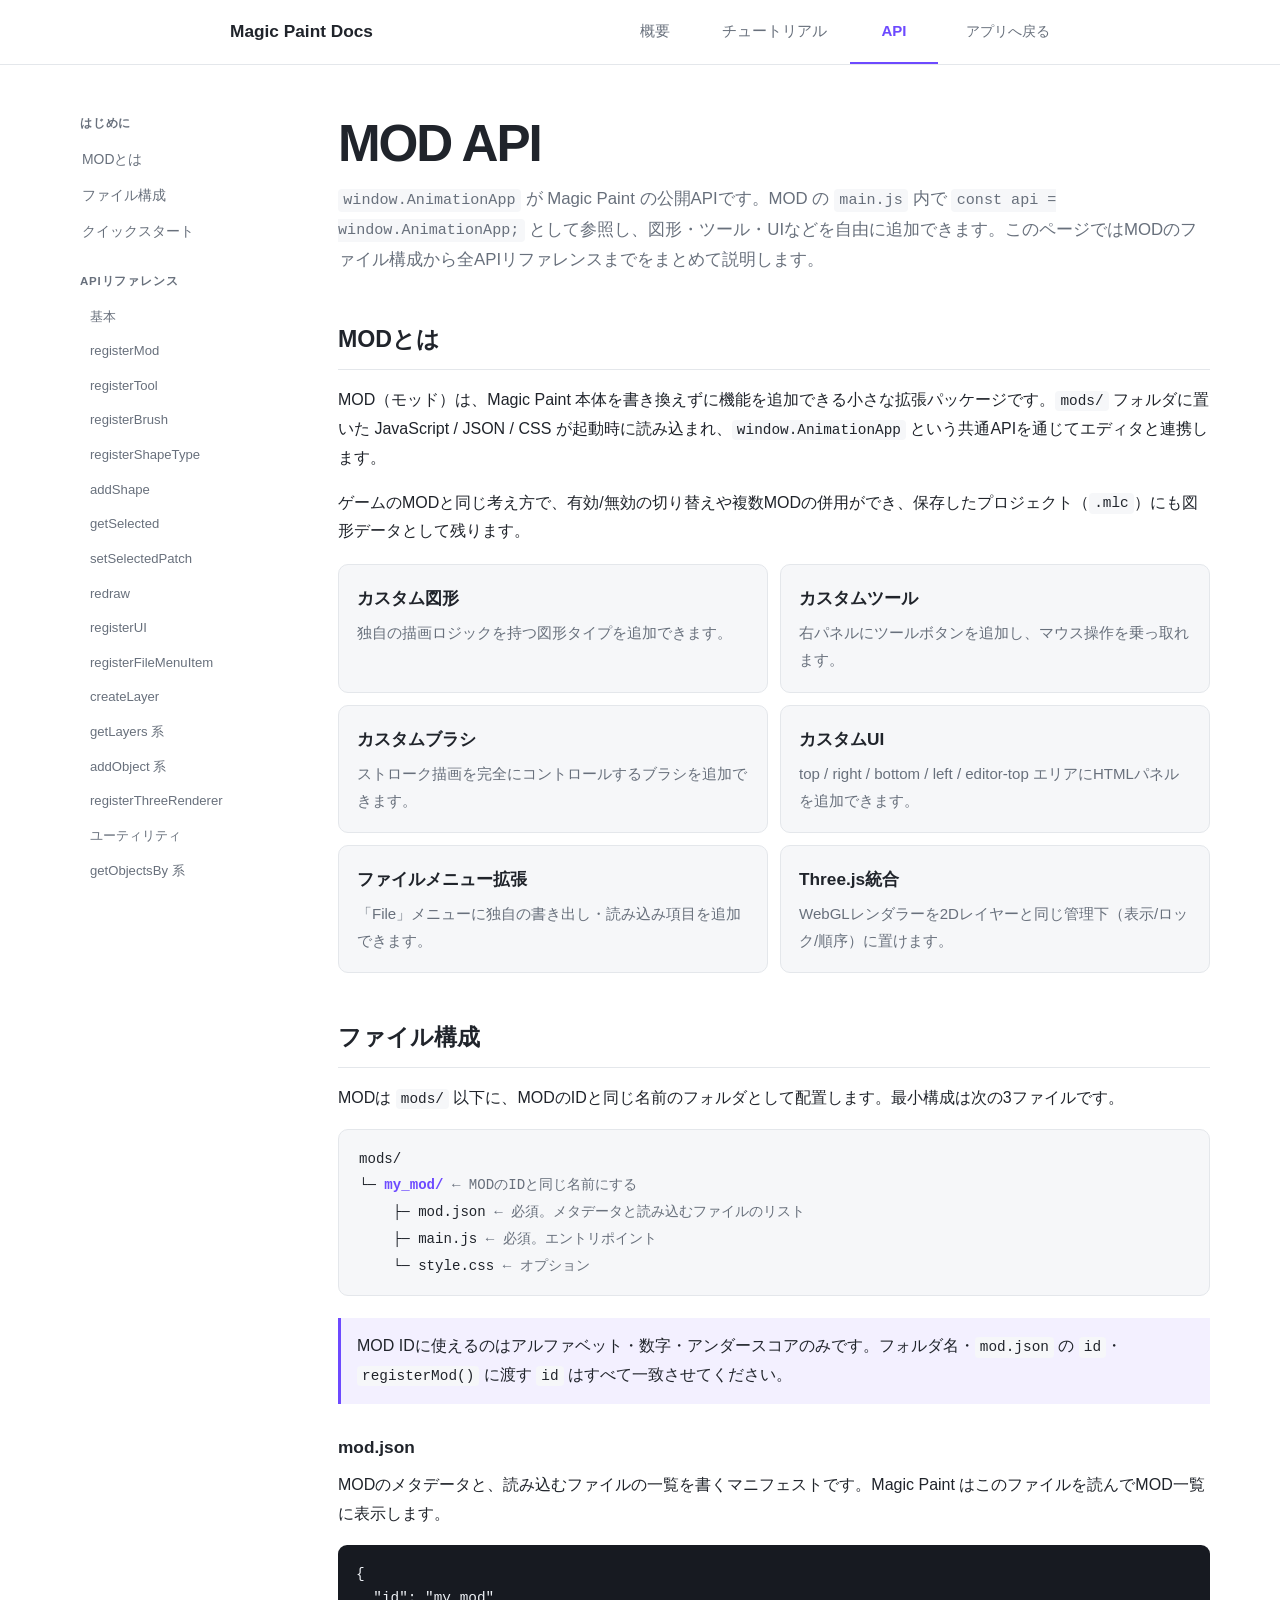
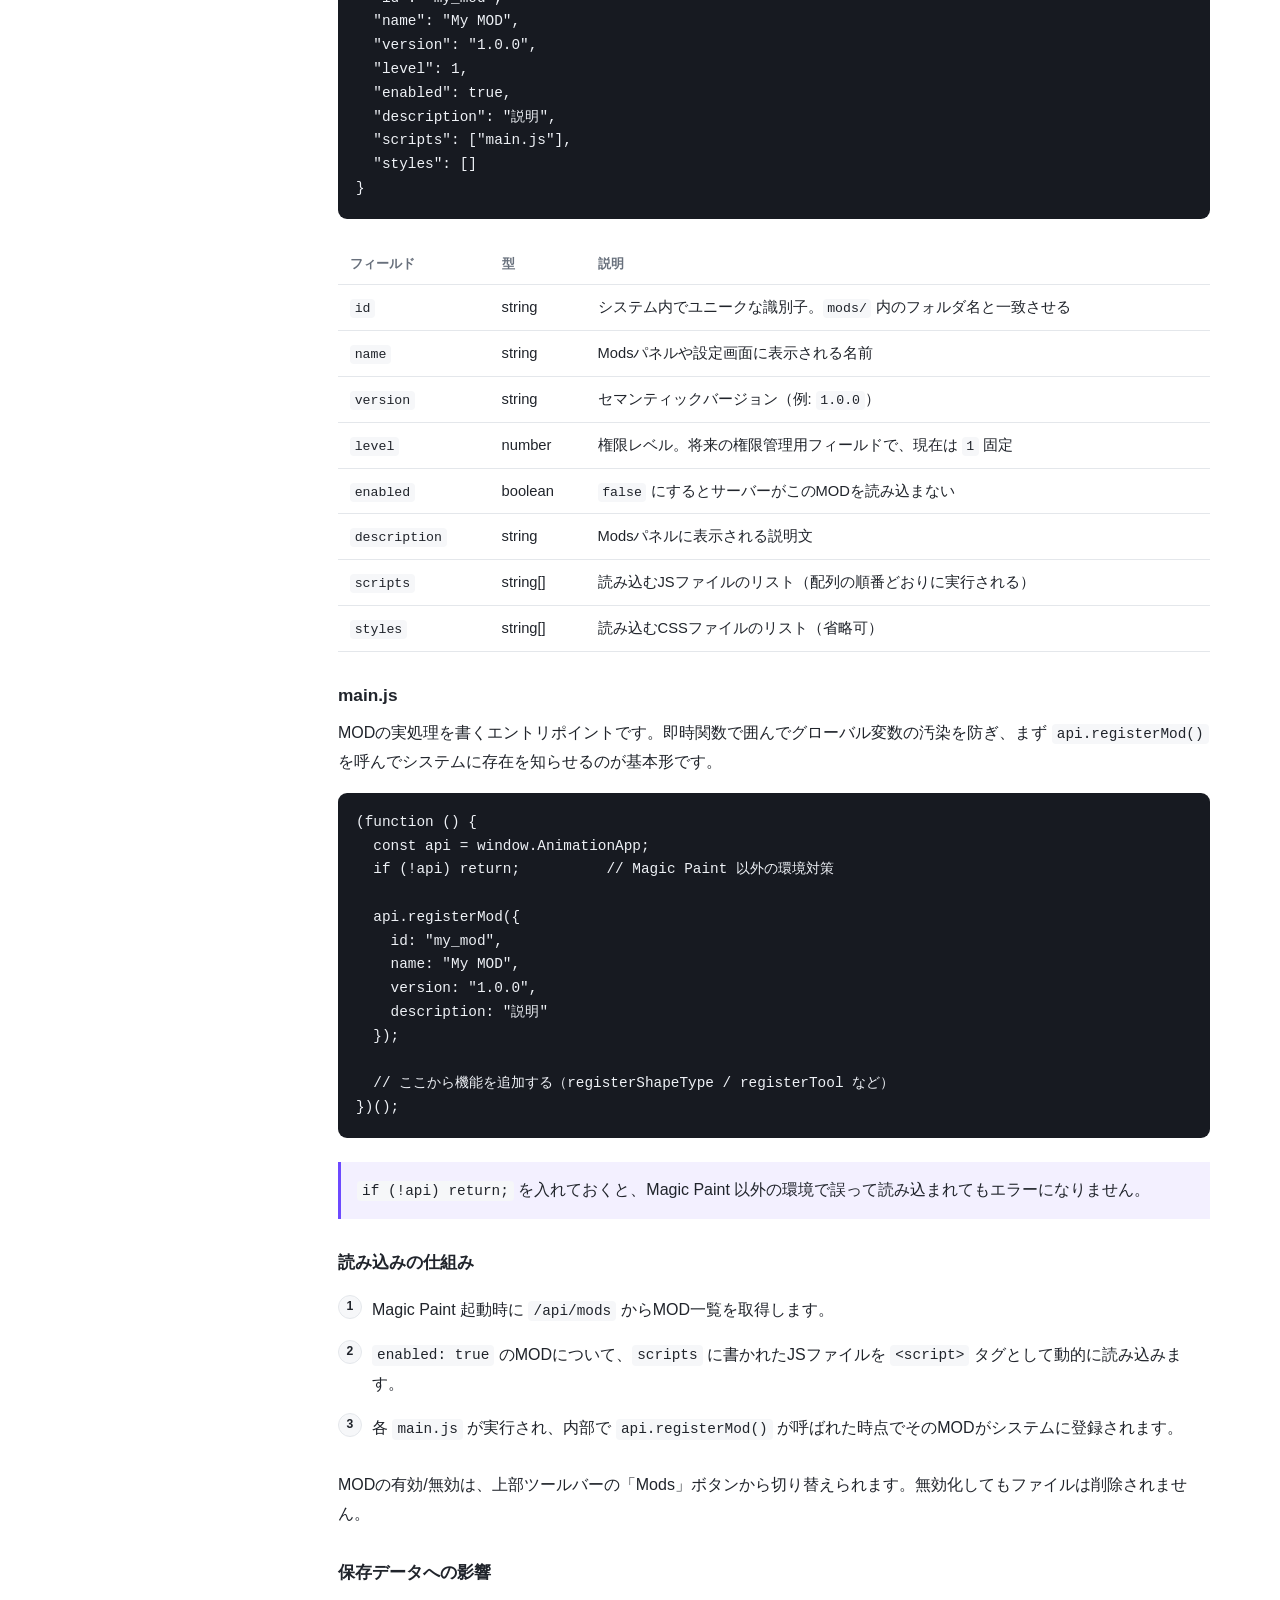
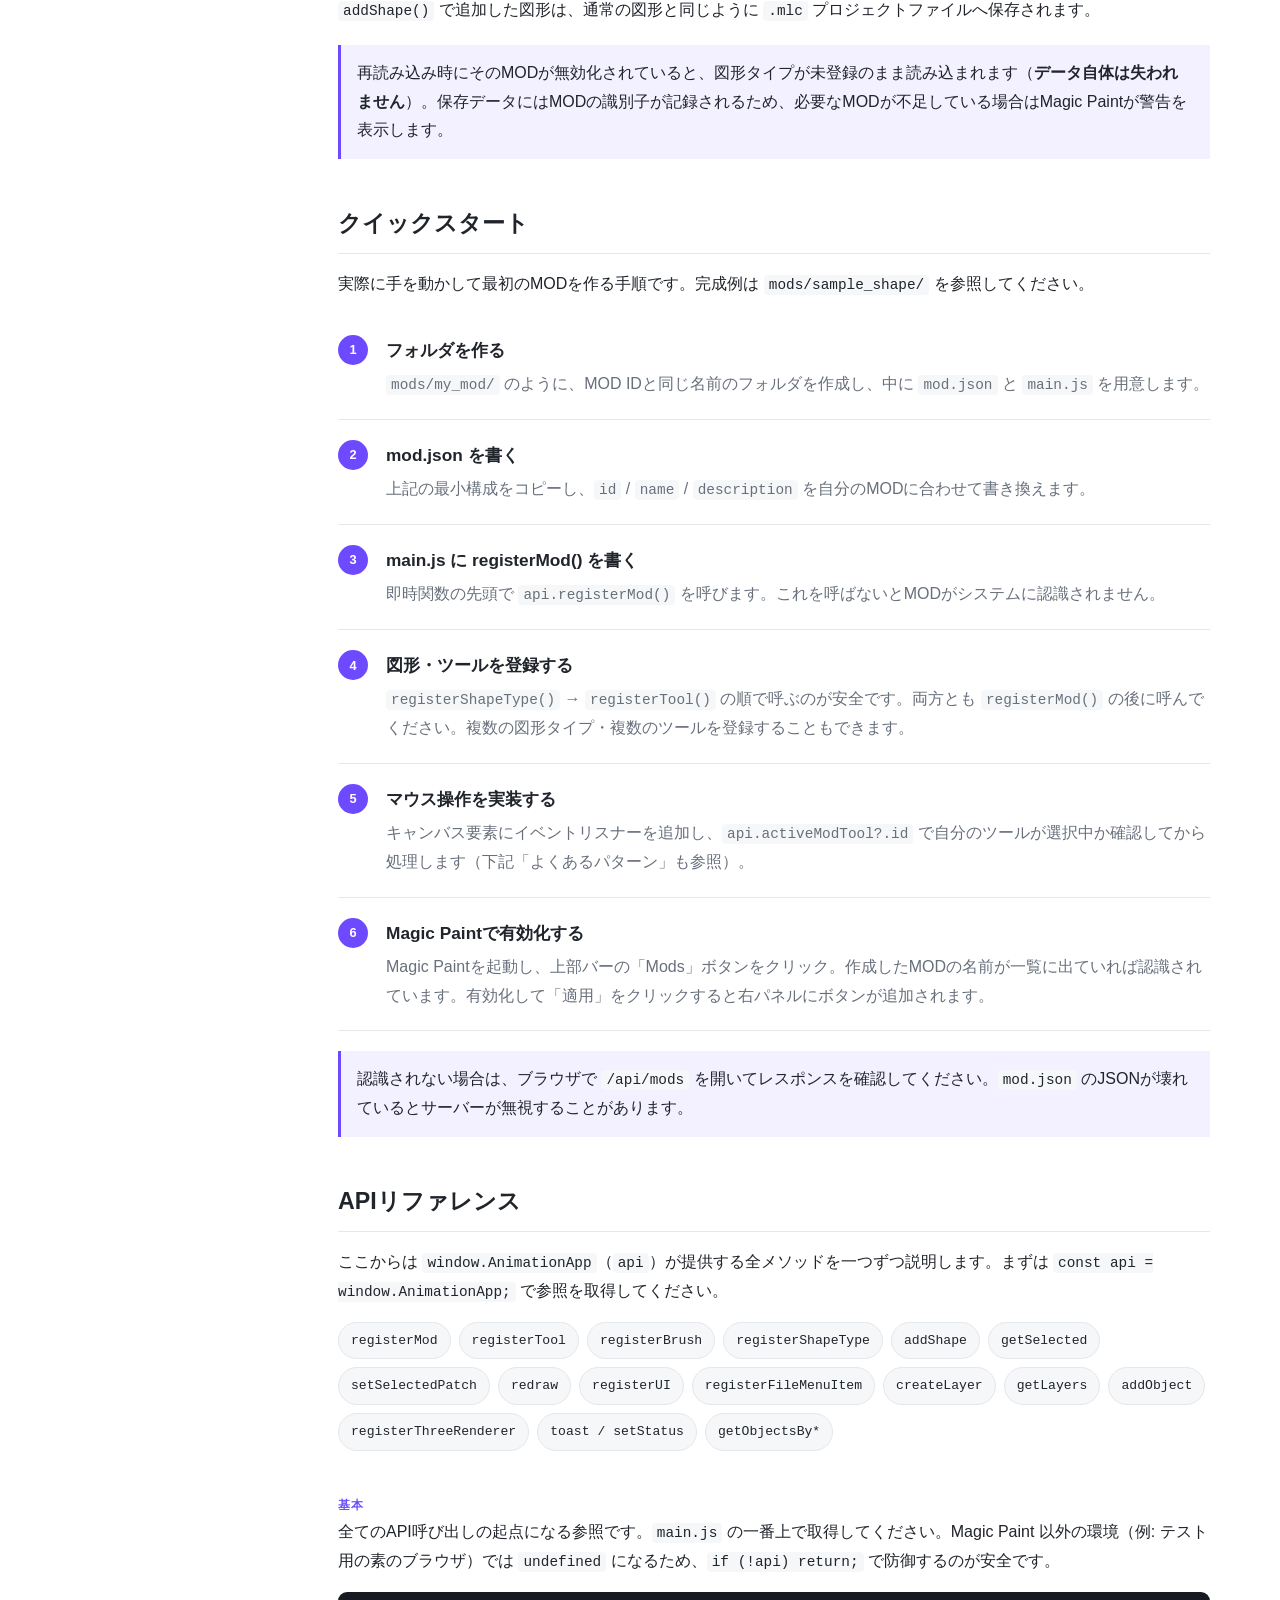
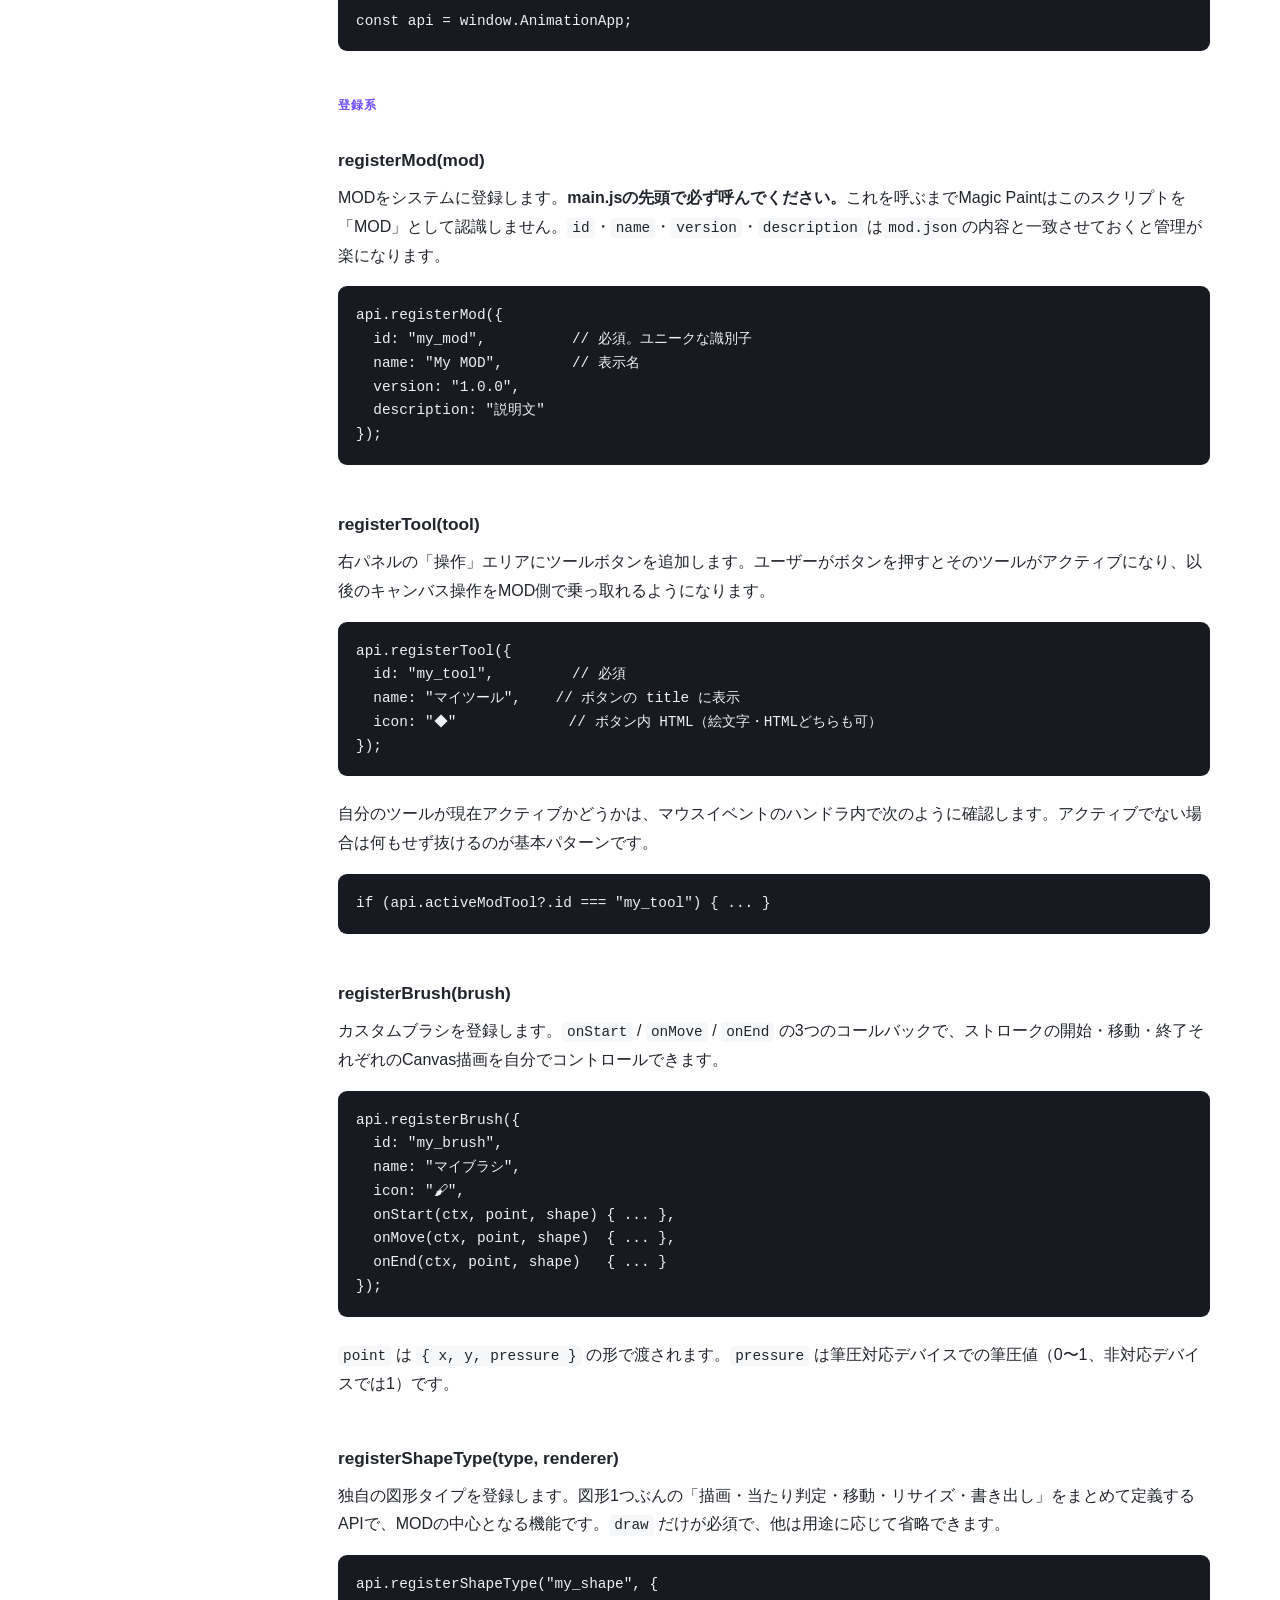
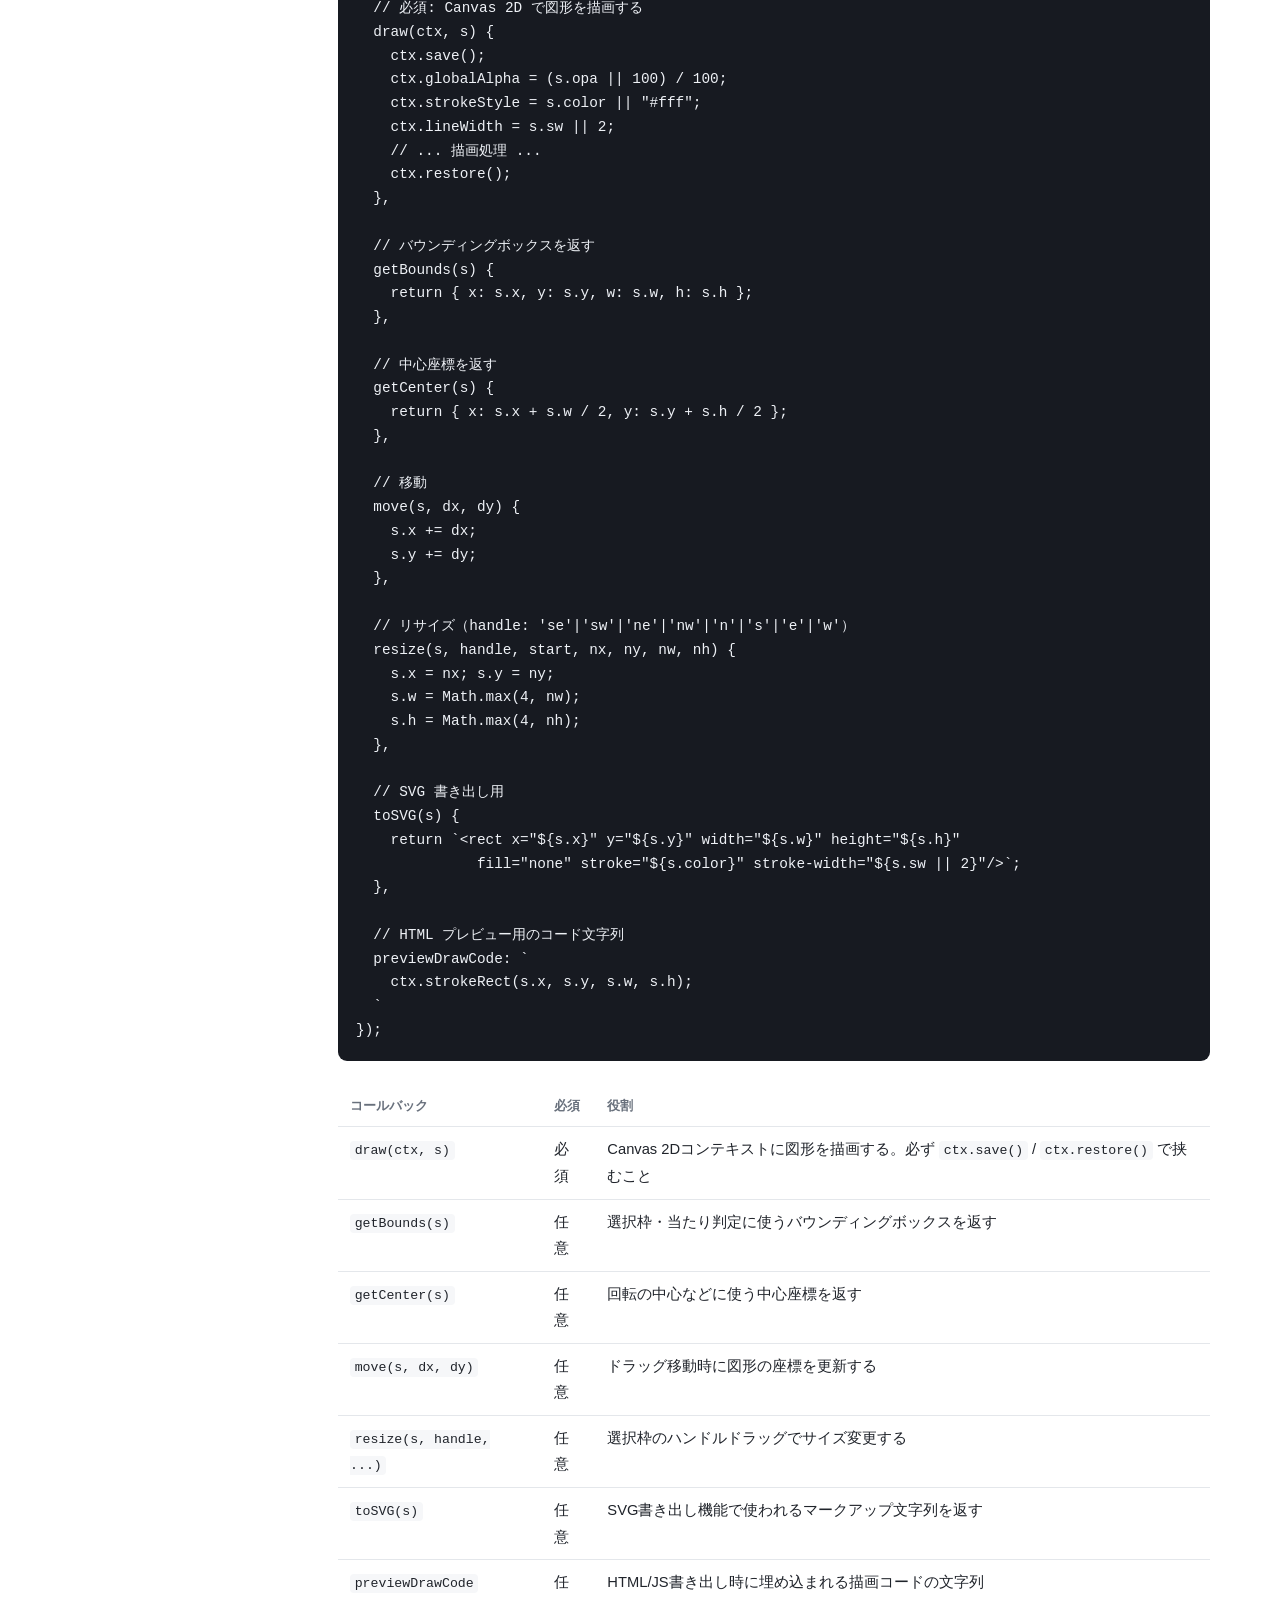
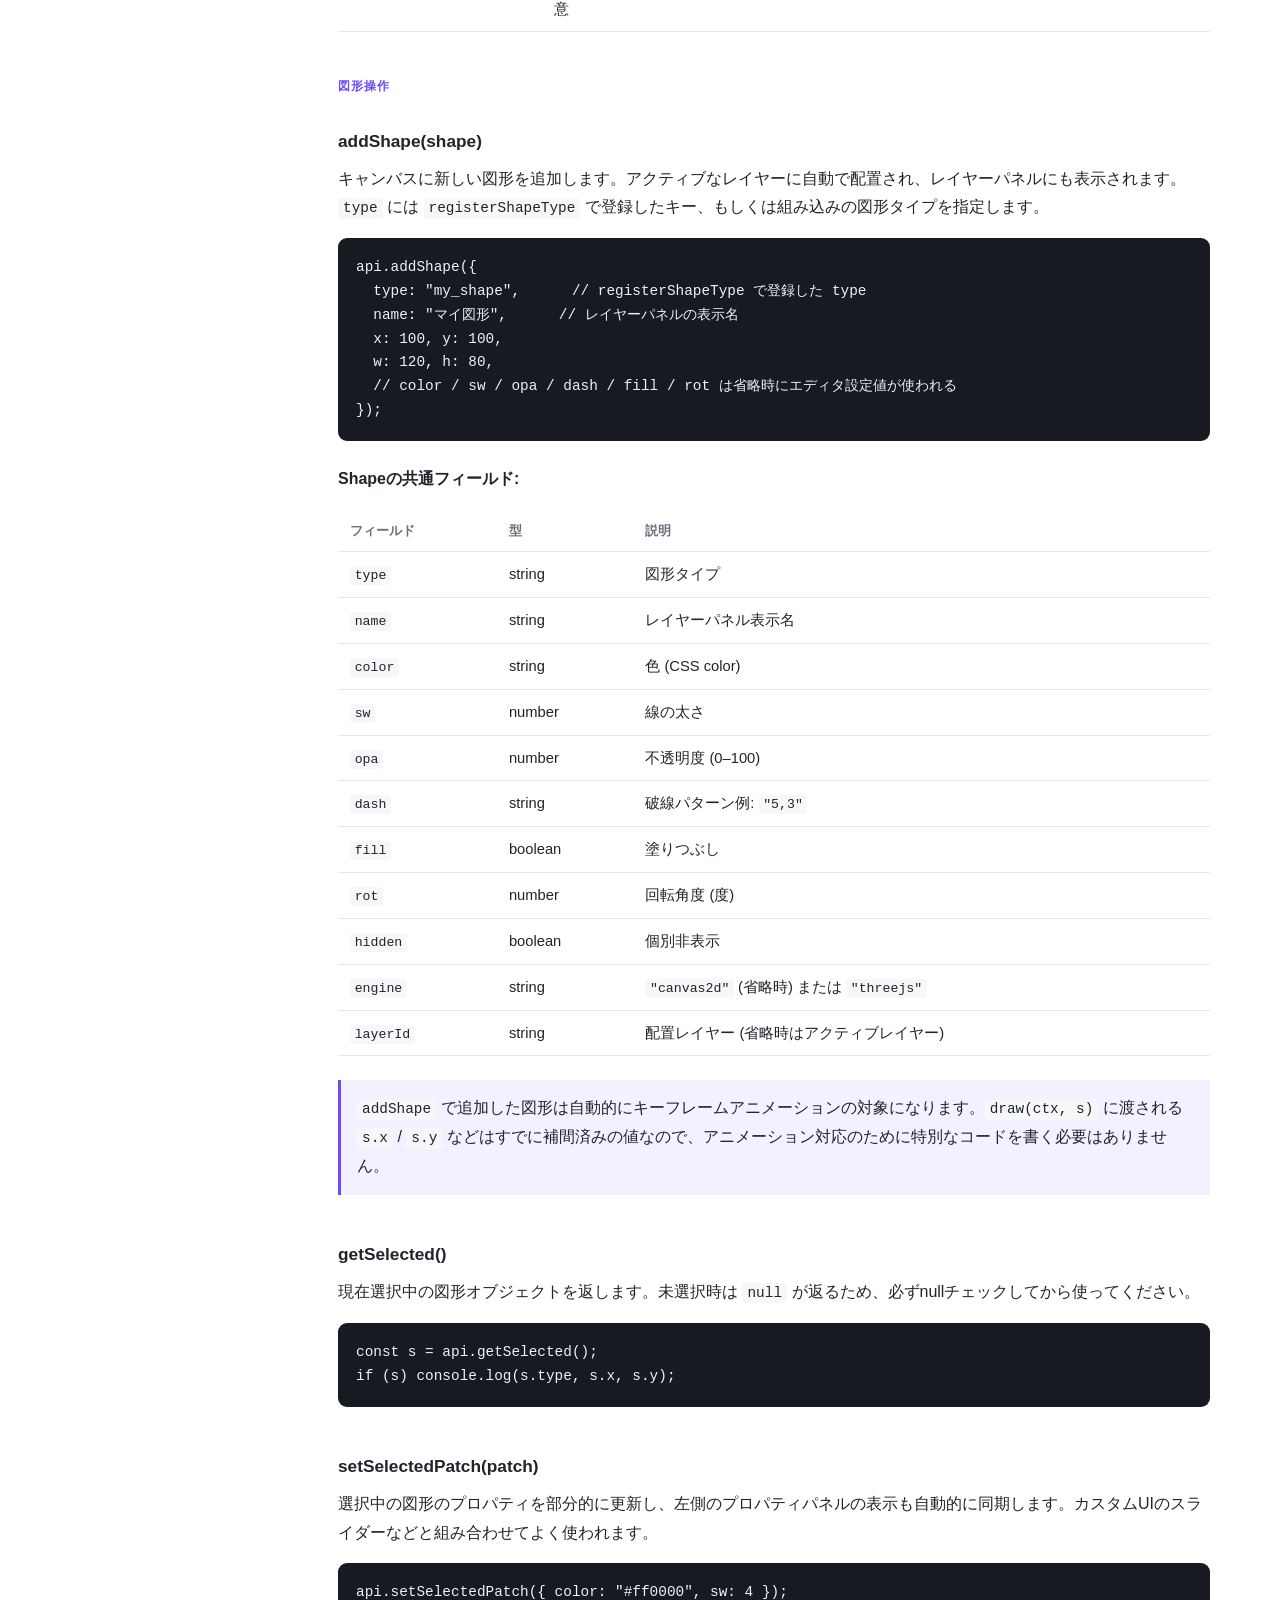
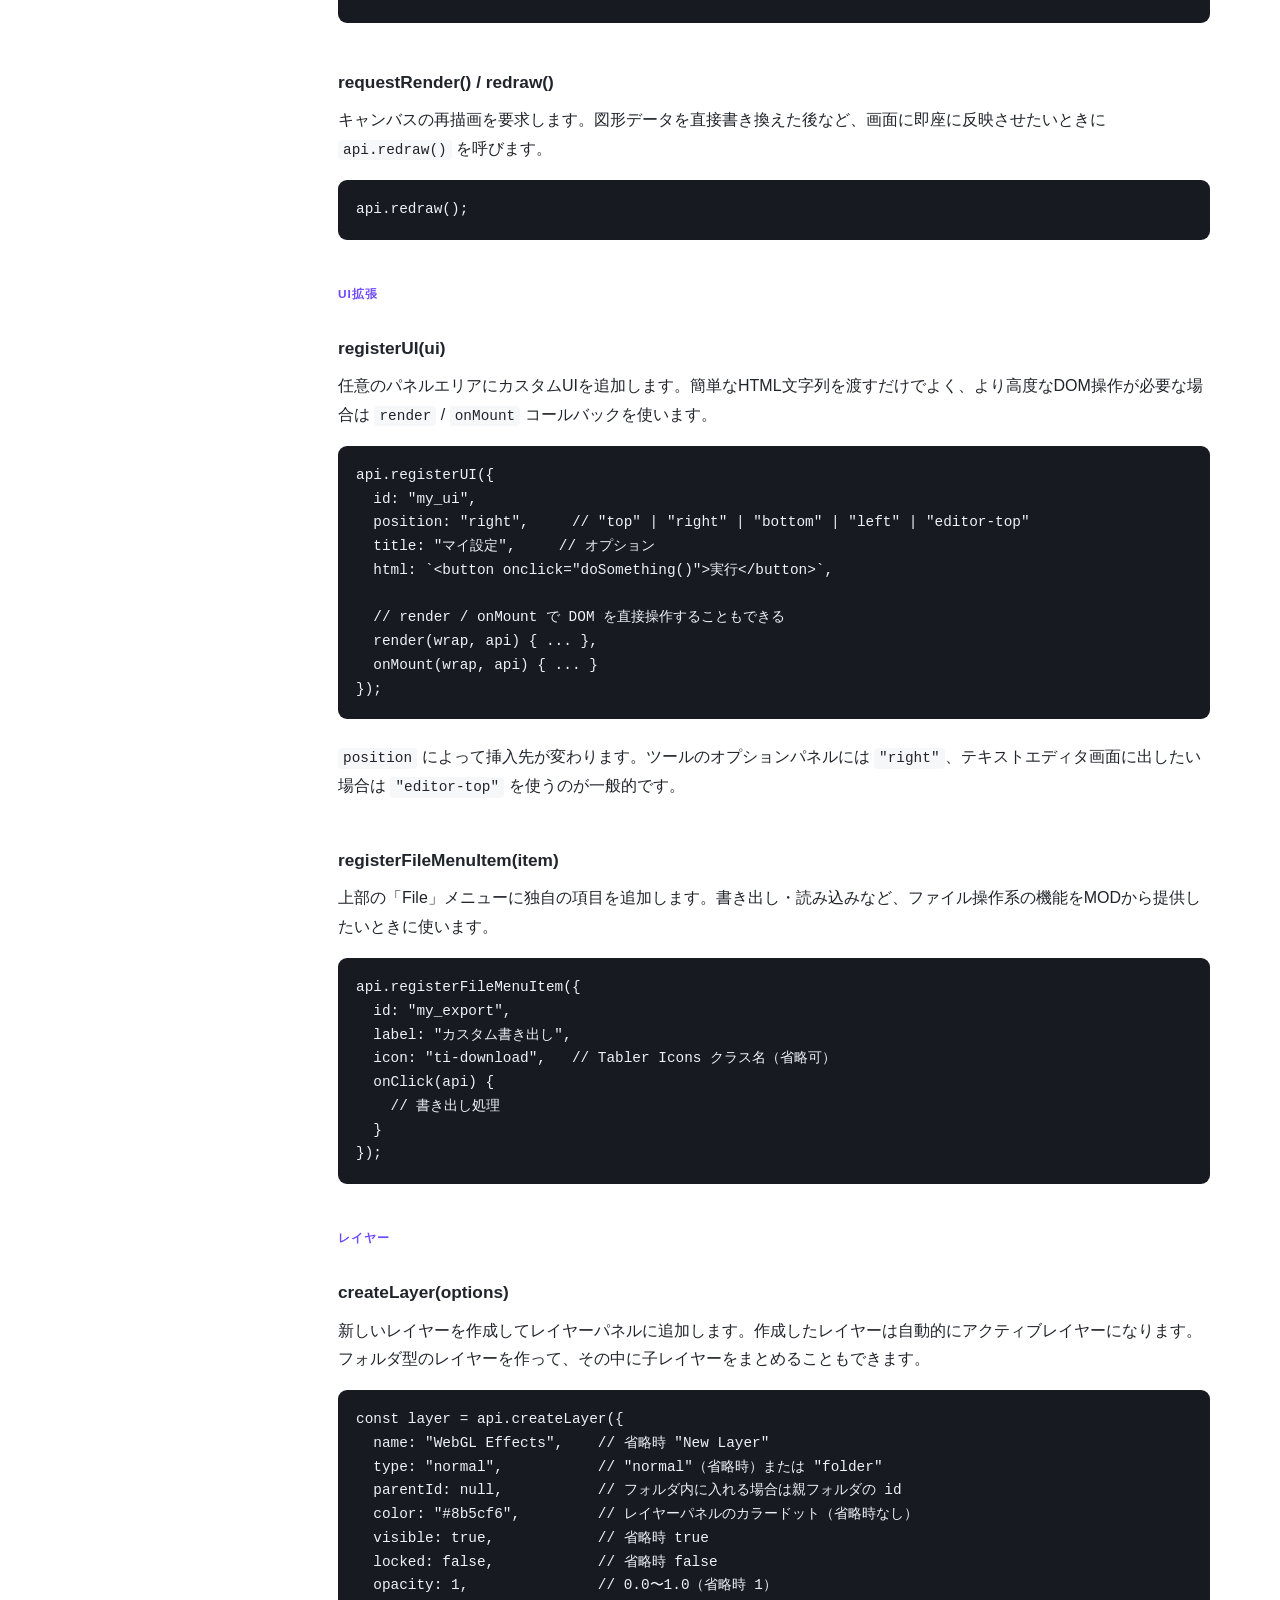
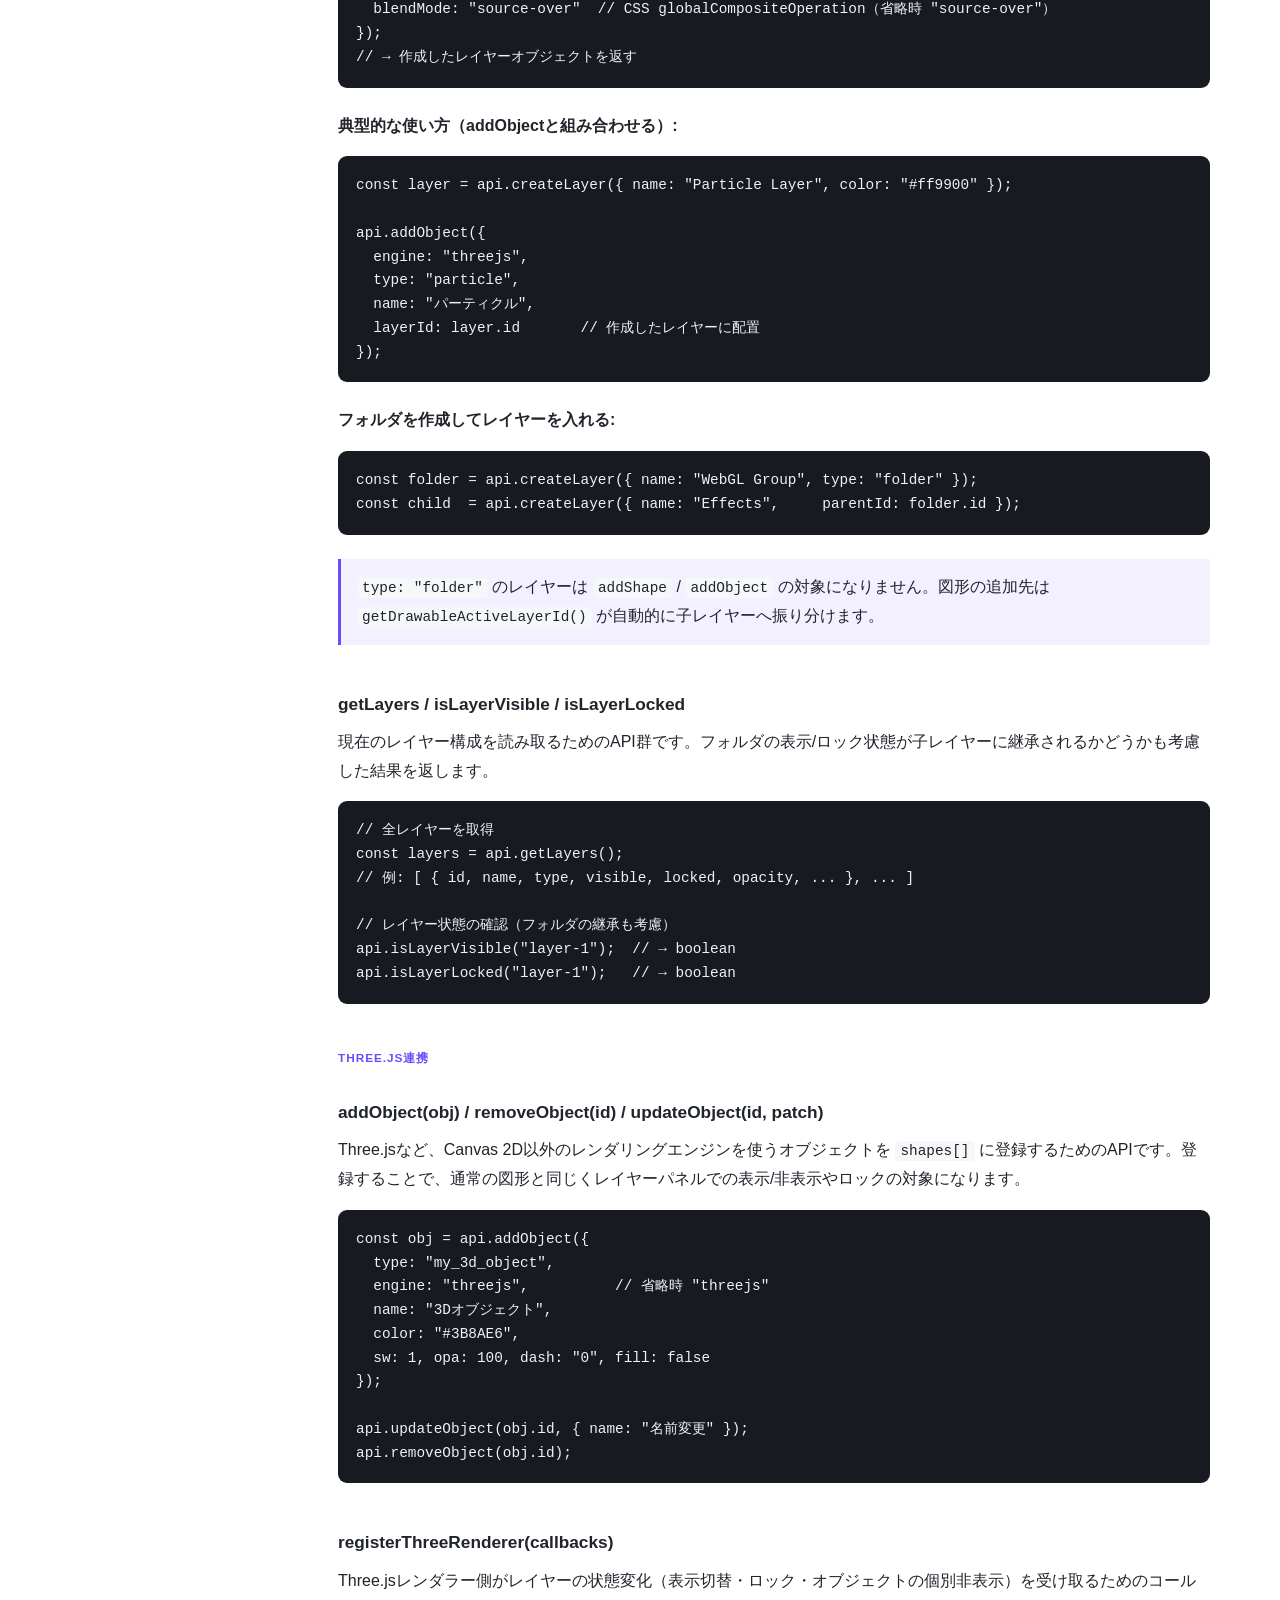
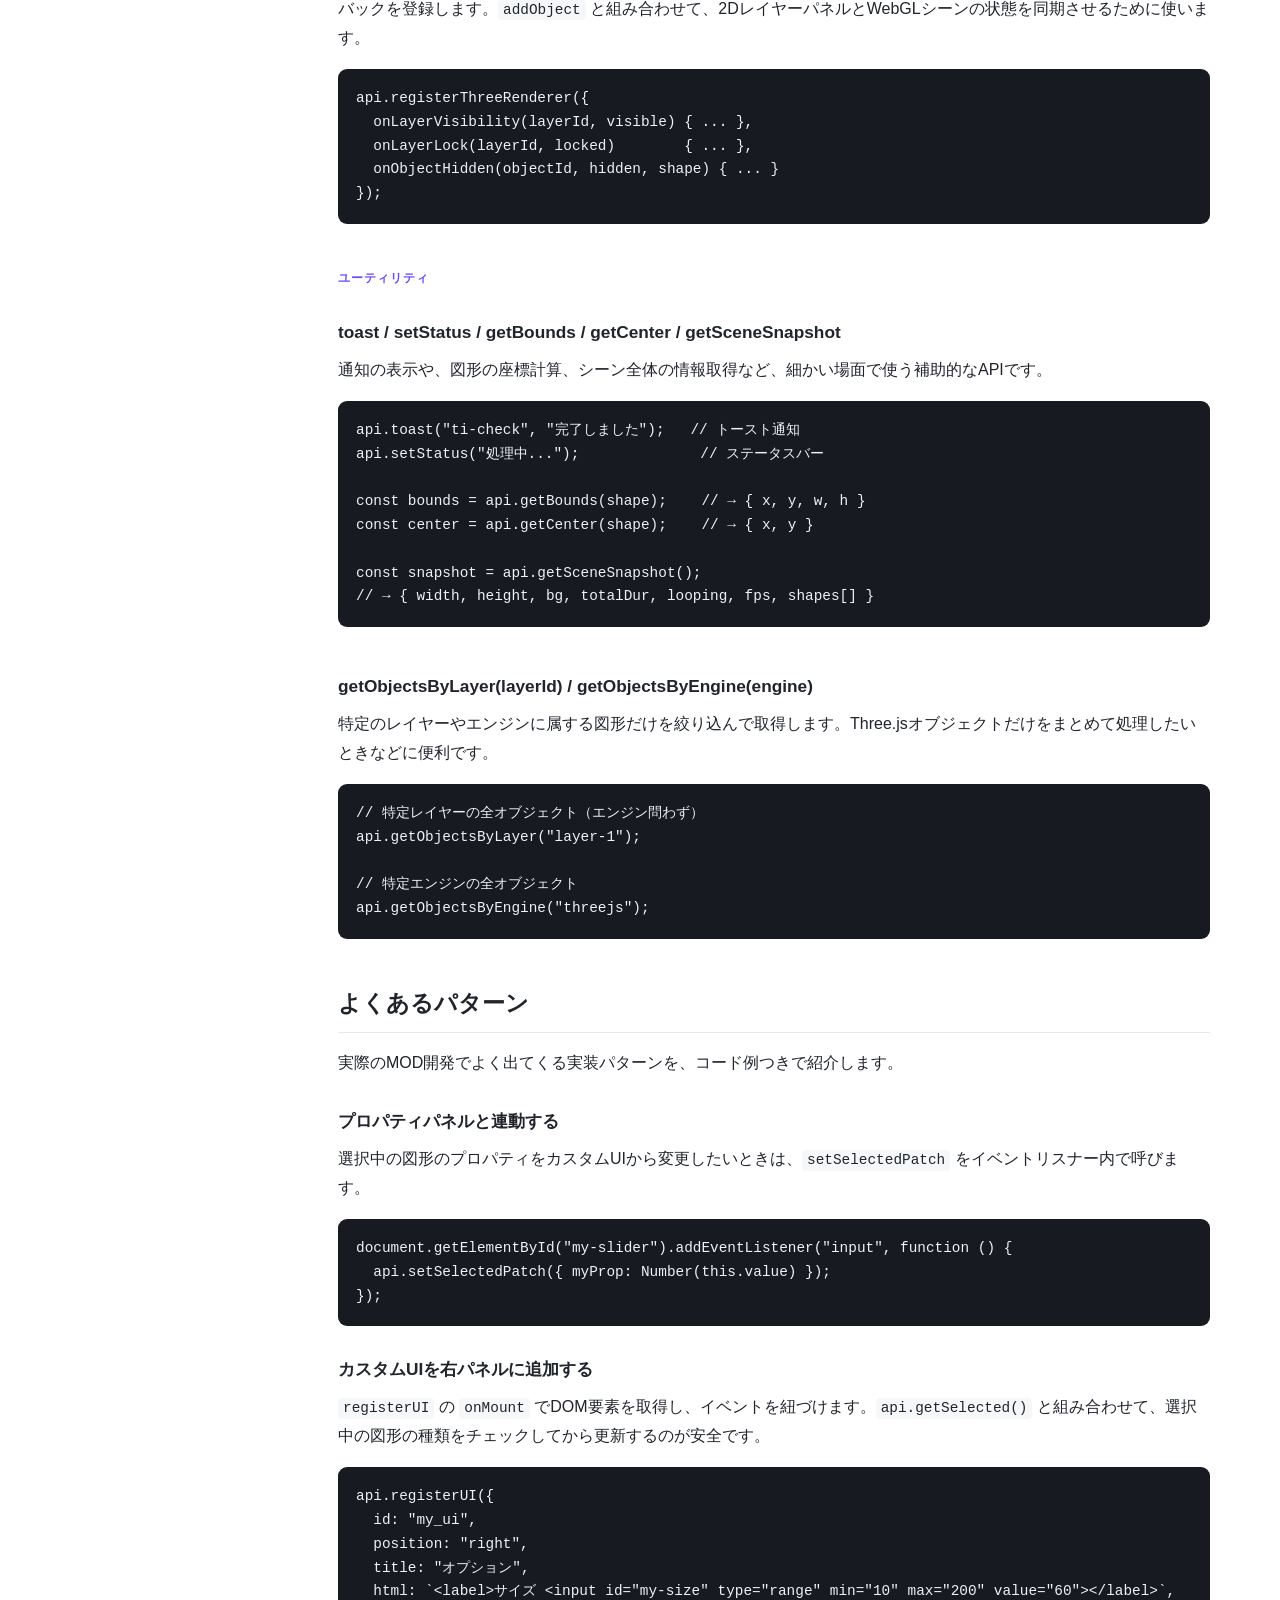
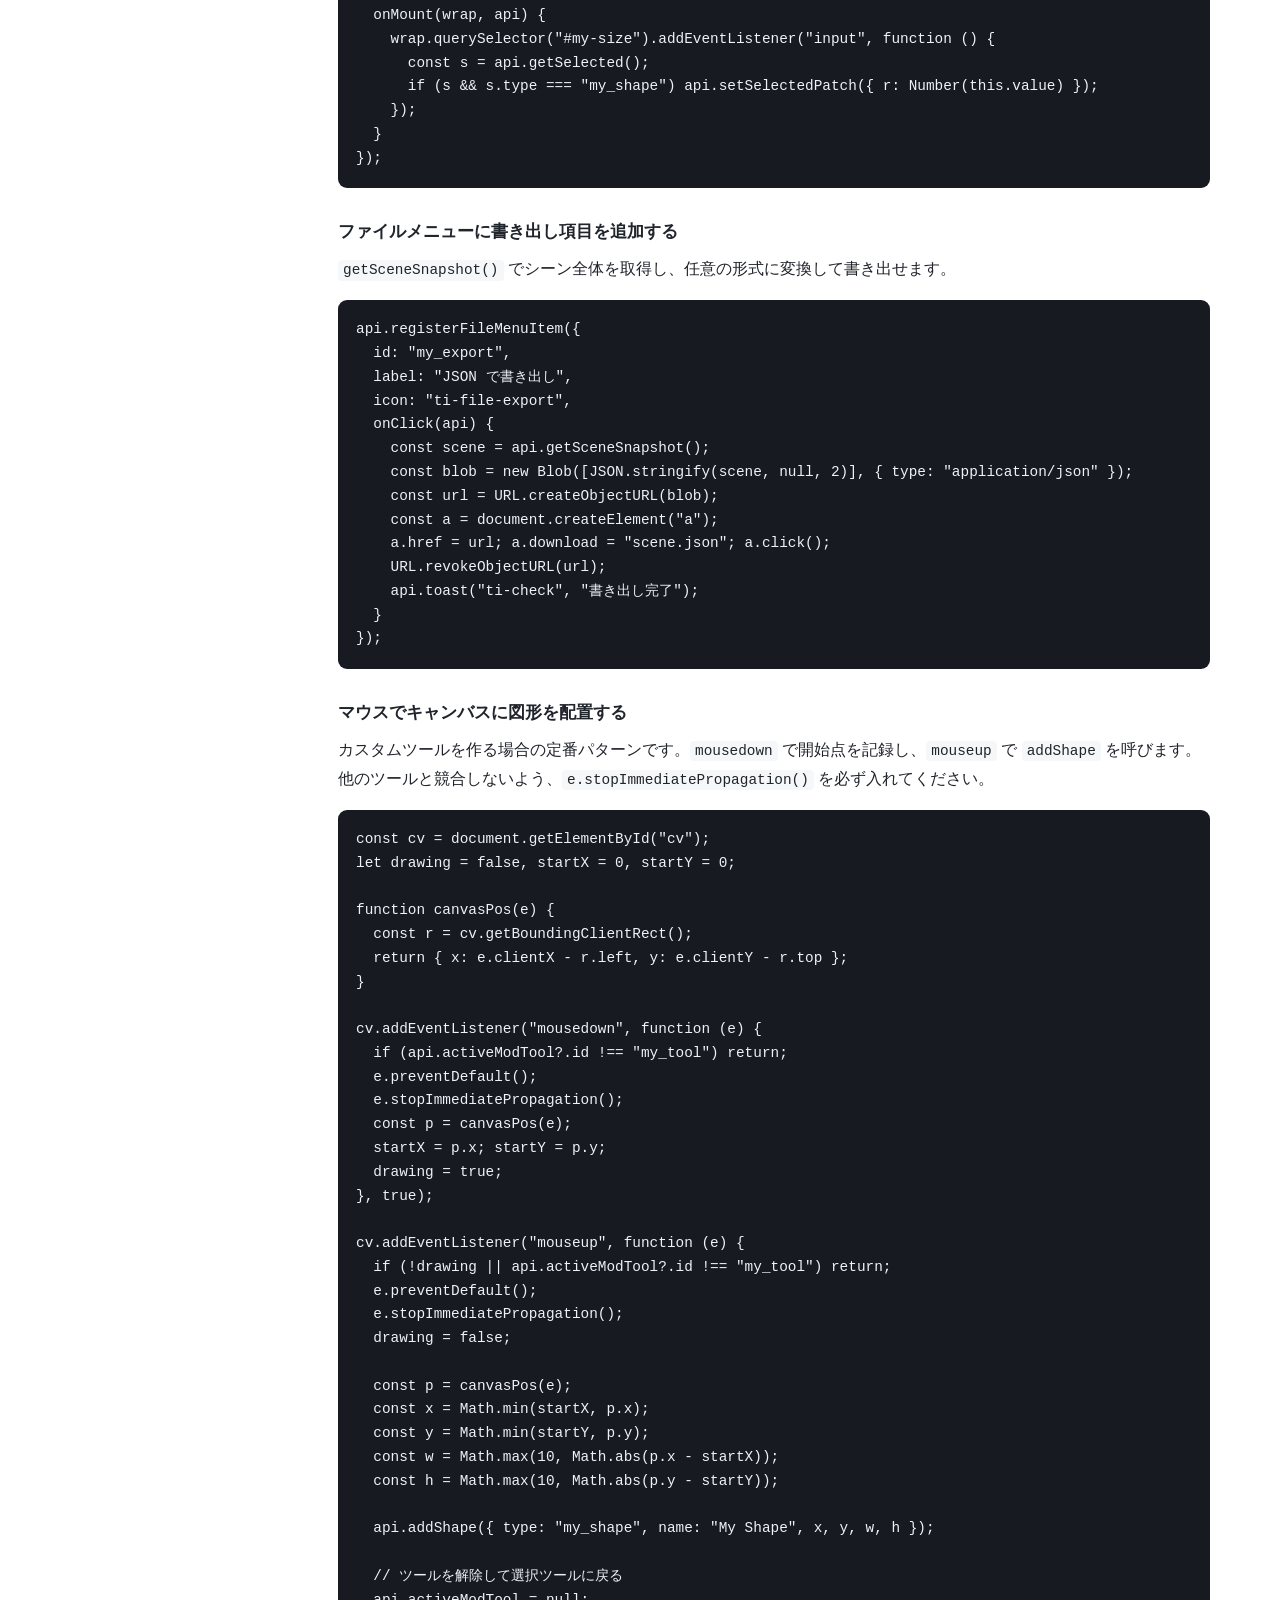
==== Magic-Paint.jsV3.1/docs/api.html @ c9be4d98 "Add files via upload" ====
<!DOCTYPE html>
<html lang="ja">
<head>
  <meta charset="UTF-8">
  <meta name="viewport" content="width=device-width, initial-scale=1.0">
  <meta name="description" content="Magic PaintのMOD・JavaScript API リファレンスとファイル構成ガイド">
  <title>MOD API - Magic Paint Docs</title>
  <link rel="stylesheet" href="docs.css">
</head>
<body>
  <header class="site-header">
    <div class="header-inner">
      <a class="brand" href="overview.html">Magic Paint Docs</a>
      <nav class="tabs" aria-label="ドキュメント">
        <a href="overview.html">概要</a>
        <a href="tutorial.html">チュートリアル</a>
        <a class="active" href="api.html" aria-current="page">API</a>
      </nav>
      <a class="app-link" href="../index.html">アプリへ戻る</a>
    </div>
  </header>

  <div class="doc-layout">
    <nav class="doc-toc" aria-label="ページ内目次">
      <div class="doc-toc-group">
        <div class="doc-toc-title">はじめに</div>
        <a href="#mod-toha">MODとは</a>
        <a href="#file-structure">ファイル構成</a>
        <a href="#quickstart">クイックスタート</a>
      </div>
      <div class="doc-toc-group">
        <div class="doc-toc-title">APIリファレンス</div>
        <a class="sub" href="#api-basic">基本</a>
        <a class="sub" href="#api-registerMod">registerMod</a>
        <a class="sub" href="#api-registerTool">registerTool</a>
        <a class="sub" href="#api-registerBrush">registerBrush</a>
        <a class="sub" href="#api-registerShapeType">registerShapeType</a>
        <a class="sub" href="#api-addShape">addShape</a>
        <a class="sub" href="#api-getSelected">getSelected</a>
        <a class="sub" href="#api-setSelectedPatch">setSelectedPatch</a>
        <a class="sub" href="#api-redraw">redraw</a>
        <a class="sub" href="#api-registerUI">registerUI</a>
        <a class="sub" href="#api-registerFileMenuItem">registerFileMenuItem</a>
        <a class="sub" href="#api-createLayer">createLayer</a>
        <a class="sub" href="#api-getLayers">getLayers 系</a>
        <a class="sub" href="#api-addObject">addObject 系</a>
        <a class="sub" href="#api-registerThreeRenderer">registerThreeRenderer</a>
        <a class="sub" href="#api-util">ユーティリティ</a>
        <a class="sub" href="#api-getObjectsBy">getObjectsBy 系</a>
      </div>
      <div class="doc-toc-group">
        <div class="doc-toc-title">実践</div>
        <a href="#patterns">よくあるパターン</a>
        <a href="#checklist">チェックリスト</a>
        <a href="#samples">サンプルMOD</a>
      </div>
    </nav>

    <main class="doc-content">
      <h1 class="page-title">MOD API</h1>
      <p class="lead"><code>window.AnimationApp</code> が Magic Paint の公開APIです。MOD の <code>main.js</code> 内で <code>const api = window.AnimationApp;</code> として参照し、図形・ツール・UIなどを自由に追加できます。このページではMODのファイル構成から全APIリファレンスまでをまとめて説明します。</p>

      <section id="mod-toha">
        <h2>MODとは</h2>
        <p>MOD（モッド）は、Magic Paint 本体を書き換えずに機能を追加できる小さな拡張パッケージです。<code>mods/</code> フォルダに置いた JavaScript / JSON / CSS が起動時に読み込まれ、<code>window.AnimationApp</code> という共通APIを通じてエディタと連携します。</p>
        <p>ゲームのMODと同じ考え方で、有効/無効の切り替えや複数MODの併用ができ、保存したプロジェクト（<code>.mlc</code>）にも図形データとして残ります。</p>
        <div class="feature-list">
          <article class="feature-item"><h3>カスタム図形</h3><p>独自の描画ロジックを持つ図形タイプを追加できます。</p></article>
          <article class="feature-item"><h3>カスタムツール</h3><p>右パネルにツールボタンを追加し、マウス操作を乗っ取れます。</p></article>
          <article class="feature-item"><h3>カスタムブラシ</h3><p>ストローク描画を完全にコントロールするブラシを追加できます。</p></article>
          <article class="feature-item"><h3>カスタムUI</h3><p>top / right / bottom / left / editor-top エリアにHTMLパネルを追加できます。</p></article>
          <article class="feature-item"><h3>ファイルメニュー拡張</h3><p>「File」メニューに独自の書き出し・読み込み項目を追加できます。</p></article>
          <article class="feature-item"><h3>Three.js統合</h3><p>WebGLレンダラーを2Dレイヤーと同じ管理下（表示/ロック/順序）に置けます。</p></article>
        </div>
      </section>

      <section id="file-structure">
        <h2>ファイル構成</h2>
        <p>MODは <code>mods/</code> 以下に、MODのIDと同じ名前のフォルダとして配置します。最小構成は次の3ファイルです。</p>

        <div class="file-tree">
          <div>mods/</div>
          <div>└─ <span class="dir">my_mod/</span> <span class="comment">← MODのIDと同じ名前にする</span></div>
          <div>&nbsp;&nbsp;&nbsp;&nbsp;├─ mod.json <span class="comment">← 必須。メタデータと読み込むファイルのリスト</span></div>
          <div>&nbsp;&nbsp;&nbsp;&nbsp;├─ main.js <span class="comment">← 必須。エントリポイント</span></div>
          <div>&nbsp;&nbsp;&nbsp;&nbsp;└─ style.css <span class="comment">← オプション</span></div>
        </div>
        <div class="note">MOD IDに使えるのはアルファベット・数字・アンダースコアのみです。フォルダ名・<code>mod.json</code> の <code>id</code>・<code>registerMod()</code> に渡す <code>id</code> はすべて一致させてください。</div>

        <h3 id="mod-json">mod.json</h3>
        <p>MODのメタデータと、読み込むファイルの一覧を書くマニフェストです。Magic Paint はこのファイルを読んでMOD一覧に表示します。</p>
        <pre><code>{
  "id": "my_mod",
  "name": "My MOD",
  "version": "1.0.0",
  "level": 1,
  "enabled": true,
  "description": "説明",
  "scripts": ["main.js"],
  "styles": []
}</code></pre>
        <table class="api-table">
          <thead><tr><th>フィールド</th><th>型</th><th>説明</th></tr></thead>
          <tbody>
            <tr><td><code>id</code></td><td>string</td><td>システム内でユニークな識別子。<code>mods/</code> 内のフォルダ名と一致させる</td></tr>
            <tr><td><code>name</code></td><td>string</td><td>Modsパネルや設定画面に表示される名前</td></tr>
            <tr><td><code>version</code></td><td>string</td><td>セマンティックバージョン（例: <code>1.0.0</code>）</td></tr>
            <tr><td><code>level</code></td><td>number</td><td>権限レベル。将来の権限管理用フィールドで、現在は <code>1</code> 固定</td></tr>
            <tr><td><code>enabled</code></td><td>boolean</td><td><code>false</code> にするとサーバーがこのMODを読み込まない</td></tr>
            <tr><td><code>description</code></td><td>string</td><td>Modsパネルに表示される説明文</td></tr>
            <tr><td><code>scripts</code></td><td>string[]</td><td>読み込むJSファイルのリスト（配列の順番どおりに実行される）</td></tr>
            <tr><td><code>styles</code></td><td>string[]</td><td>読み込むCSSファイルのリスト（省略可）</td></tr>
          </tbody>
        </table>

        <h3 id="main-js">main.js</h3>
        <p>MODの実処理を書くエントリポイントです。即時関数で囲んでグローバル変数の汚染を防ぎ、まず <code>api.registerMod()</code> を呼んでシステムに存在を知らせるのが基本形です。</p>
        <pre><code>(function () {
  const api = window.AnimationApp;
  if (!api) return;          // Magic Paint 以外の環境対策

  api.registerMod({
    id: "my_mod",
    name: "My MOD",
    version: "1.0.0",
    description: "説明"
  });

  // ここから機能を追加する（registerShapeType / registerTool など）
})();</code></pre>
        <div class="note"><code>if (!api) return;</code> を入れておくと、Magic Paint 以外の環境で誤って読み込まれてもエラーになりません。</div>

        <h3 id="loading">読み込みの仕組み</h3>
        <ol class="steps-list">
          <li>Magic Paint 起動時に <code>/api/mods</code> からMOD一覧を取得します。</li>
          <li><code>enabled: true</code> のMODについて、<code>scripts</code> に書かれたJSファイルを <code>&lt;script&gt;</code> タグとして動的に読み込みます。</li>
          <li>各 <code>main.js</code> が実行され、内部で <code>api.registerMod()</code> が呼ばれた時点でそのMODがシステムに登録されます。</li>
        </ol>
        <p>MODの有効/無効は、上部ツールバーの「Mods」ボタンから切り替えられます。無効化してもファイルは削除されません。</p>

        <h3 id="save-data">保存データへの影響</h3>
        <p><code>addShape()</code> で追加した図形は、通常の図形と同じように <code>.mlc</code> プロジェクトファイルへ保存されます。</p>
        <div class="note">再読み込み時にそのMODが無効化されていると、図形タイプが未登録のまま読み込まれます（<strong>データ自体は失われません</strong>）。保存データにはMODの識別子が記録されるため、必要なMODが不足している場合はMagic Paintが警告を表示します。</div>
      </section>

      <section id="quickstart">
        <h2>クイックスタート</h2>
        <p>実際に手を動かして最初のMODを作る手順です。完成例は <code>mods/sample_shape/</code> を参照してください。</p>

        <div class="step">
          <div class="step-number">1</div>
          <div><h3>フォルダを作る</h3><p><code>mods/my_mod/</code> のように、MOD IDと同じ名前のフォルダを作成し、中に <code>mod.json</code> と <code>main.js</code> を用意します。</p></div>
        </div>
        <div class="step">
          <div class="step-number">2</div>
          <div><h3>mod.json を書く</h3><p>上記の最小構成をコピーし、<code>id</code> / <code>name</code> / <code>description</code> を自分のMODに合わせて書き換えます。</p></div>
        </div>
        <div class="step">
          <div class="step-number">3</div>
          <div><h3>main.js に registerMod() を書く</h3><p>即時関数の先頭で <code>api.registerMod()</code> を呼びます。これを呼ばないとMODがシステムに認識されません。</p></div>
        </div>
        <div class="step">
          <div class="step-number">4</div>
          <div><h3>図形・ツールを登録する</h3><p><code>registerShapeType()</code> → <code>registerTool()</code> の順で呼ぶのが安全です。両方とも <code>registerMod()</code> の後に呼んでください。複数の図形タイプ・複数のツールを登録することもできます。</p></div>
        </div>
        <div class="step">
          <div class="step-number">5</div>
          <div><h3>マウス操作を実装する</h3><p>キャンバス要素にイベントリスナーを追加し、<code>api.activeModTool?.id</code> で自分のツールが選択中か確認してから処理します（下記「よくあるパターン」も参照）。</p></div>
        </div>
        <div class="step">
          <div class="step-number">6</div>
          <div><h3>Magic Paintで有効化する</h3><p>Magic Paintを起動し、上部バーの「Mods」ボタンをクリック。作成したMODの名前が一覧に出ていれば認識されています。有効化して「適用」をクリックすると右パネルにボタンが追加されます。</p></div>
        </div>
        <div class="note">認識されない場合は、ブラウザで <code>/api/mods</code> を開いてレスポンスを確認してください。<code>mod.json</code> のJSONが壊れているとサーバーが無視することがあります。</div>
      </section>

      <section id="api-reference-intro">
        <h2>APIリファレンス</h2>
        <p>ここからは <code>window.AnimationApp</code>（<code>api</code>）が提供する全メソッドを一つずつ説明します。まずは <code>const api = window.AnimationApp;</code> で参照を取得してください。</p>
        <div class="method-nav">
          <a href="#api-registerMod">registerMod</a>
          <a href="#api-registerTool">registerTool</a>
          <a href="#api-registerBrush">registerBrush</a>
          <a href="#api-registerShapeType">registerShapeType</a>
          <a href="#api-addShape">addShape</a>
          <a href="#api-getSelected">getSelected</a>
          <a href="#api-setSelectedPatch">setSelectedPatch</a>
          <a href="#api-redraw">redraw</a>
          <a href="#api-registerUI">registerUI</a>
          <a href="#api-registerFileMenuItem">registerFileMenuItem</a>
          <a href="#api-createLayer">createLayer</a>
          <a href="#api-getLayers">getLayers</a>
          <a href="#api-addObject">addObject</a>
          <a href="#api-registerThreeRenderer">registerThreeRenderer</a>
          <a href="#api-util">toast / setStatus</a>
          <a href="#api-getObjectsBy">getObjectsBy*</a>
        </div>
      </section>

      <section id="api-basic">
        <h4 class="api-cat">基本</h4>
        <p>全てのAPI呼び出しの起点になる参照です。<code>main.js</code> の一番上で取得してください。Magic Paint 以外の環境（例: テスト用の素のブラウザ）では <code>undefined</code> になるため、<code>if (!api) return;</code> で防御するのが安全です。</p>
        <pre><code>const api = window.AnimationApp;</code></pre>
      </section>

      <section id="api-registerMod">
        <h4 class="api-cat">登録系</h4>
        <h3>registerMod(mod)</h3>
        <p>MODをシステムに登録します。<strong>main.jsの先頭で必ず呼んでください。</strong>これを呼ぶまでMagic Paintはこのスクリプトを「MOD」として認識しません。<code>id</code>・<code>name</code>・<code>version</code>・<code>description</code> は<code>mod.json</code>の内容と一致させておくと管理が楽になります。</p>
        <pre><code>api.registerMod({
  id: "my_mod",          // 必須。ユニークな識別子
  name: "My MOD",        // 表示名
  version: "1.0.0",
  description: "説明文"
});</code></pre>
      </section>

      <section id="api-registerTool">
        <h3>registerTool(tool)</h3>
        <p>右パネルの「操作」エリアにツールボタンを追加します。ユーザーがボタンを押すとそのツールがアクティブになり、以後のキャンバス操作をMOD側で乗っ取れるようになります。</p>
        <pre><code>api.registerTool({
  id: "my_tool",         // 必須
  name: "マイツール",    // ボタンの title に表示
  icon: "◆"             // ボタン内 HTML（絵文字・HTMLどちらも可）
});</code></pre>
        <p>自分のツールが現在アクティブかどうかは、マウスイベントのハンドラ内で次のように確認します。アクティブでない場合は何もせず抜けるのが基本パターンです。</p>
        <pre><code>if (api.activeModTool?.id === "my_tool") { ... }</code></pre>
      </section>

      <section id="api-registerBrush">
        <h3>registerBrush(brush)</h3>
        <p>カスタムブラシを登録します。<code>onStart</code> / <code>onMove</code> / <code>onEnd</code> の3つのコールバックで、ストロークの開始・移動・終了それぞれのCanvas描画を自分でコントロールできます。</p>
        <pre><code>api.registerBrush({
  id: "my_brush",
  name: "マイブラシ",
  icon: "🖌",
  onStart(ctx, point, shape) { ... },
  onMove(ctx, point, shape)  { ... },
  onEnd(ctx, point, shape)   { ... }
});</code></pre>
        <p><code>point</code> は <code>{ x, y, pressure }</code> の形で渡されます。<code>pressure</code> は筆圧対応デバイスでの筆圧値（0〜1、非対応デバイスでは1）です。</p>
      </section>

      <section id="api-registerShapeType">
        <h3>registerShapeType(type, renderer)</h3>
        <p>独自の図形タイプを登録します。図形1つぶんの「描画・当たり判定・移動・リサイズ・書き出し」をまとめて定義するAPIで、MODの中心となる機能です。<code>draw</code> だけが必須で、他は用途に応じて省略できます。</p>
        <pre><code>api.registerShapeType("my_shape", {
  // 必須: Canvas 2D で図形を描画する
  draw(ctx, s) {
    ctx.save();
    ctx.globalAlpha = (s.opa || 100) / 100;
    ctx.strokeStyle = s.color || "#fff";
    ctx.lineWidth = s.sw || 2;
    // ... 描画処理 ...
    ctx.restore();
  },

  // バウンディングボックスを返す
  getBounds(s) {
    return { x: s.x, y: s.y, w: s.w, h: s.h };
  },

  // 中心座標を返す
  getCenter(s) {
    return { x: s.x + s.w / 2, y: s.y + s.h / 2 };
  },

  // 移動
  move(s, dx, dy) {
    s.x += dx;
    s.y += dy;
  },

  // リサイズ（handle: 'se'|'sw'|'ne'|'nw'|'n'|'s'|'e'|'w'）
  resize(s, handle, start, nx, ny, nw, nh) {
    s.x = nx; s.y = ny;
    s.w = Math.max(4, nw);
    s.h = Math.max(4, nh);
  },

  // SVG 書き出し用
  toSVG(s) {
    return `&lt;rect x="${s.x}" y="${s.y}" width="${s.w}" height="${s.h}"
              fill="none" stroke="${s.color}" stroke-width="${s.sw || 2}"/&gt;`;
  },

  // HTML プレビュー用のコード文字列
  previewDrawCode: `
    ctx.strokeRect(s.x, s.y, s.w, s.h);
  `
});</code></pre>
        <table class="api-table">
          <thead><tr><th>コールバック</th><th>必須</th><th>役割</th></tr></thead>
          <tbody>
            <tr><td><code>draw(ctx, s)</code></td><td>必須</td><td>Canvas 2Dコンテキストに図形を描画する。必ず <code>ctx.save()</code> / <code>ctx.restore()</code> で挟むこと</td></tr>
            <tr><td><code>getBounds(s)</code></td><td>任意</td><td>選択枠・当たり判定に使うバウンディングボックスを返す</td></tr>
            <tr><td><code>getCenter(s)</code></td><td>任意</td><td>回転の中心などに使う中心座標を返す</td></tr>
            <tr><td><code>move(s, dx, dy)</code></td><td>任意</td><td>ドラッグ移動時に図形の座標を更新する</td></tr>
            <tr><td><code>resize(s, handle, ...)</code></td><td>任意</td><td>選択枠のハンドルドラッグでサイズ変更する</td></tr>
            <tr><td><code>toSVG(s)</code></td><td>任意</td><td>SVG書き出し機能で使われるマークアップ文字列を返す</td></tr>
            <tr><td><code>previewDrawCode</code></td><td>任意</td><td>HTML/JS書き出し時に埋め込まれる描画コードの文字列</td></tr>
          </tbody>
        </table>
      </section>

      <section id="api-addShape">
        <h4 class="api-cat">図形操作</h4>
        <h3>addShape(shape)</h3>
        <p>キャンバスに新しい図形を追加します。アクティブなレイヤーに自動で配置され、レイヤーパネルにも表示されます。<code>type</code> には <code>registerShapeType</code> で登録したキー、もしくは組み込みの図形タイプを指定します。</p>
        <pre><code>api.addShape({
  type: "my_shape",      // registerShapeType で登録した type
  name: "マイ図形",      // レイヤーパネルの表示名
  x: 100, y: 100,
  w: 120, h: 80,
  // color / sw / opa / dash / fill / rot は省略時にエディタ設定値が使われる
});</code></pre>
        <p><strong>Shapeの共通フィールド:</strong></p>
        <table class="api-table">
          <thead>
            <tr><th>フィールド</th><th>型</th><th>説明</th></tr>
          </thead>
          <tbody>
            <tr><td><code>type</code></td><td>string</td><td>図形タイプ</td></tr>
            <tr><td><code>name</code></td><td>string</td><td>レイヤーパネル表示名</td></tr>
            <tr><td><code>color</code></td><td>string</td><td>色 (CSS color)</td></tr>
            <tr><td><code>sw</code></td><td>number</td><td>線の太さ</td></tr>
            <tr><td><code>opa</code></td><td>number</td><td>不透明度 (0–100)</td></tr>
            <tr><td><code>dash</code></td><td>string</td><td>破線パターン例: <code>"5,3"</code></td></tr>
            <tr><td><code>fill</code></td><td>boolean</td><td>塗りつぶし</td></tr>
            <tr><td><code>rot</code></td><td>number</td><td>回転角度 (度)</td></tr>
            <tr><td><code>hidden</code></td><td>boolean</td><td>個別非表示</td></tr>
            <tr><td><code>engine</code></td><td>string</td><td><code>"canvas2d"</code> (省略時) または <code>"threejs"</code></td></tr>
            <tr><td><code>layerId</code></td><td>string</td><td>配置レイヤー (省略時はアクティブレイヤー)</td></tr>
          </tbody>
        </table>
        <div class="note"><code>addShape</code> で追加した図形は自動的にキーフレームアニメーションの対象になります。<code>draw(ctx, s)</code> に渡される <code>s.x</code> / <code>s.y</code> などはすでに補間済みの値なので、アニメーション対応のために特別なコードを書く必要はありません。</div>
      </section>

      <section id="api-getSelected">
        <h3>getSelected()</h3>
        <p>現在選択中の図形オブジェクトを返します。未選択時は <code>null</code> が返るため、必ずnullチェックしてから使ってください。</p>
        <pre><code>const s = api.getSelected();
if (s) console.log(s.type, s.x, s.y);</code></pre>
      </section>

      <section id="api-setSelectedPatch">
        <h3>setSelectedPatch(patch)</h3>
        <p>選択中の図形のプロパティを部分的に更新し、左側のプロパティパネルの表示も自動的に同期します。カスタムUIのスライダーなどと組み合わせてよく使われます。</p>
        <pre><code>api.setSelectedPatch({ color: "#ff0000", sw: 4 });</code></pre>
      </section>

      <section id="api-redraw">
        <h3>requestRender() / redraw()</h3>
        <p>キャンバスの再描画を要求します。図形データを直接書き換えた後など、画面に即座に反映させたいときに <code>api.redraw()</code> を呼びます。</p>
        <pre><code>api.redraw();</code></pre>
      </section>

      <section id="api-registerUI">
        <h4 class="api-cat">UI拡張</h4>
        <h3>registerUI(ui)</h3>
        <p>任意のパネルエリアにカスタムUIを追加します。簡単なHTML文字列を渡すだけでよく、より高度なDOM操作が必要な場合は <code>render</code> / <code>onMount</code> コールバックを使います。</p>
        <pre><code>api.registerUI({
  id: "my_ui",
  position: "right",     // "top" | "right" | "bottom" | "left" | "editor-top"
  title: "マイ設定",     // オプション
  html: `&lt;button onclick="doSomething()"&gt;実行&lt;/button&gt;`,

  // render / onMount で DOM を直接操作することもできる
  render(wrap, api) { ... },
  onMount(wrap, api) { ... }
});</code></pre>
        <p><code>position</code> によって挿入先が変わります。ツールのオプションパネルには <code>"right"</code>、テキストエディタ画面に出したい場合は <code>"editor-top"</code> を使うのが一般的です。</p>
      </section>

      <section id="api-registerFileMenuItem">
        <h3>registerFileMenuItem(item)</h3>
        <p>上部の「File」メニューに独自の項目を追加します。書き出し・読み込みなど、ファイル操作系の機能をMODから提供したいときに使います。</p>
        <pre><code>api.registerFileMenuItem({
  id: "my_export",
  label: "カスタム書き出し",
  icon: "ti-download",   // Tabler Icons クラス名（省略可）
  onClick(api) {
    // 書き出し処理
  }
});</code></pre>
      </section>

      <section id="api-createLayer">
        <h4 class="api-cat">レイヤー</h4>
        <h3>createLayer(options)</h3>
        <p>新しいレイヤーを作成してレイヤーパネルに追加します。作成したレイヤーは自動的にアクティブレイヤーになります。フォルダ型のレイヤーを作って、その中に子レイヤーをまとめることもできます。</p>
        <pre><code>const layer = api.createLayer({
  name: "WebGL Effects",    // 省略時 "New Layer"
  type: "normal",           // "normal"（省略時）または "folder"
  parentId: null,           // フォルダ内に入れる場合は親フォルダの id
  color: "#8b5cf6",         // レイヤーパネルのカラードット（省略時なし）
  visible: true,            // 省略時 true
  locked: false,            // 省略時 false
  opacity: 1,               // 0.0〜1.0（省略時 1）
  blendMode: "source-over"  // CSS globalCompositeOperation（省略時 "source-over"）
});
// → 作成したレイヤーオブジェクトを返す</code></pre>
        <p><strong>典型的な使い方（addObjectと組み合わせる）:</strong></p>
        <pre><code>const layer = api.createLayer({ name: "Particle Layer", color: "#ff9900" });

api.addObject({
  engine: "threejs",
  type: "particle",
  name: "パーティクル",
  layerId: layer.id       // 作成したレイヤーに配置
});</code></pre>
        <p><strong>フォルダを作成してレイヤーを入れる:</strong></p>
        <pre><code>const folder = api.createLayer({ name: "WebGL Group", type: "folder" });
const child  = api.createLayer({ name: "Effects",     parentId: folder.id });</code></pre>
        <div class="note"><code>type: "folder"</code> のレイヤーは <code>addShape</code> / <code>addObject</code> の対象になりません。図形の追加先は <code>getDrawableActiveLayerId()</code> が自動的に子レイヤーへ振り分けます。</div>
      </section>

      <section id="api-getLayers">
        <h3>getLayers / isLayerVisible / isLayerLocked</h3>
        <p>現在のレイヤー構成を読み取るためのAPI群です。フォルダの表示/ロック状態が子レイヤーに継承されるかどうかも考慮した結果を返します。</p>
        <pre><code>// 全レイヤーを取得
const layers = api.getLayers();
// 例: [ { id, name, type, visible, locked, opacity, ... }, ... ]

// レイヤー状態の確認（フォルダの継承も考慮）
api.isLayerVisible("layer-1");  // → boolean
api.isLayerLocked("layer-1");   // → boolean</code></pre>
      </section>

      <section id="api-addObject">
        <h4 class="api-cat">Three.js連携</h4>
        <h3>addObject(obj) / removeObject(id) / updateObject(id, patch)</h3>
        <p>Three.jsなど、Canvas 2D以外のレンダリングエンジンを使うオブジェクトを <code>shapes[]</code> に登録するためのAPIです。登録することで、通常の図形と同じくレイヤーパネルでの表示/非表示やロックの対象になります。</p>
        <pre><code>const obj = api.addObject({
  type: "my_3d_object",
  engine: "threejs",          // 省略時 "threejs"
  name: "3Dオブジェクト",
  color: "#3B8AE6",
  sw: 1, opa: 100, dash: "0", fill: false
});

api.updateObject(obj.id, { name: "名前変更" });
api.removeObject(obj.id);</code></pre>
      </section>

      <section id="api-registerThreeRenderer">
        <h3>registerThreeRenderer(callbacks)</h3>
        <p>Three.jsレンダラー側がレイヤーの状態変化（表示切替・ロック・オブジェクトの個別非表示）を受け取るためのコールバックを登録します。<code>addObject</code> と組み合わせて、2DレイヤーパネルとWebGLシーンの状態を同期させるために使います。</p>
        <pre><code>api.registerThreeRenderer({
  onLayerVisibility(layerId, visible) { ... },
  onLayerLock(layerId, locked)        { ... },
  onObjectHidden(objectId, hidden, shape) { ... }
});</code></pre>
      </section>

      <section id="api-util">
        <h4 class="api-cat">ユーティリティ</h4>
        <h3>toast / setStatus / getBounds / getCenter / getSceneSnapshot</h3>
        <p>通知の表示や、図形の座標計算、シーン全体の情報取得など、細かい場面で使う補助的なAPIです。</p>
        <pre><code>api.toast("ti-check", "完了しました");   // トースト通知
api.setStatus("処理中...");              // ステータスバー

const bounds = api.getBounds(shape);    // → { x, y, w, h }
const center = api.getCenter(shape);    // → { x, y }

const snapshot = api.getSceneSnapshot();
// → { width, height, bg, totalDur, looping, fps, shapes[] }</code></pre>
      </section>

      <section id="api-getObjectsBy">
        <h3>getObjectsByLayer(layerId) / getObjectsByEngine(engine)</h3>
        <p>特定のレイヤーやエンジンに属する図形だけを絞り込んで取得します。Three.jsオブジェクトだけをまとめて処理したいときなどに便利です。</p>
        <pre><code>// 特定レイヤーの全オブジェクト（エンジン問わず）
api.getObjectsByLayer("layer-1");

// 特定エンジンの全オブジェクト
api.getObjectsByEngine("threejs");</code></pre>
      </section>

      <section id="patterns">
        <h2>よくあるパターン</h2>
        <p>実際のMOD開発でよく出てくる実装パターンを、コード例つきで紹介します。</p>

        <h3>プロパティパネルと連動する</h3>
        <p>選択中の図形のプロパティをカスタムUIから変更したいときは、<code>setSelectedPatch</code> をイベントリスナー内で呼びます。</p>
        <pre><code>document.getElementById("my-slider").addEventListener("input", function () {
  api.setSelectedPatch({ myProp: Number(this.value) });
});</code></pre>

        <h3>カスタムUIを右パネルに追加する</h3>
        <p><code>registerUI</code> の <code>onMount</code> でDOM要素を取得し、イベントを紐づけます。<code>api.getSelected()</code> と組み合わせて、選択中の図形の種類をチェックしてから更新するのが安全です。</p>
        <pre><code>api.registerUI({
  id: "my_ui",
  position: "right",
  title: "オプション",
  html: `&lt;label&gt;サイズ &lt;input id="my-size" type="range" min="10" max="200" value="60"&gt;&lt;/label&gt;`,
  onMount(wrap, api) {
    wrap.querySelector("#my-size").addEventListener("input", function () {
      const s = api.getSelected();
      if (s && s.type === "my_shape") api.setSelectedPatch({ r: Number(this.value) });
    });
  }
});</code></pre>

        <h3>ファイルメニューに書き出し項目を追加する</h3>
        <p><code>getSceneSnapshot()</code> でシーン全体を取得し、任意の形式に変換して書き出せます。</p>
        <pre><code>api.registerFileMenuItem({
  id: "my_export",
  label: "JSON で書き出し",
  icon: "ti-file-export",
  onClick(api) {
    const scene = api.getSceneSnapshot();
    const blob = new Blob([JSON.stringify(scene, null, 2)], { type: "application/json" });
    const url = URL.createObjectURL(blob);
    const a = document.createElement("a");
    a.href = url; a.download = "scene.json"; a.click();
    URL.revokeObjectURL(url);
    api.toast("ti-check", "書き出し完了");
  }
});</code></pre>

        <h3>マウスでキャンバスに図形を配置する</h3>
        <p>カスタムツールを作る場合の定番パターンです。<code>mousedown</code> で開始点を記録し、<code>mouseup</code> で <code>addShape</code> を呼びます。他のツールと競合しないよう、<code>e.stopImmediatePropagation()</code> を必ず入れてください。</p>
        <pre><code>const cv = document.getElementById("cv");
let drawing = false, startX = 0, startY = 0;

function canvasPos(e) {
  const r = cv.getBoundingClientRect();
  return { x: e.clientX - r.left, y: e.clientY - r.top };
}

cv.addEventListener("mousedown", function (e) {
  if (api.activeModTool?.id !== "my_tool") return;
  e.preventDefault();
  e.stopImmediatePropagation();
  const p = canvasPos(e);
  startX = p.x; startY = p.y;
  drawing = true;
}, true);

cv.addEventListener("mouseup", function (e) {
  if (!drawing || api.activeModTool?.id !== "my_tool") return;
  e.preventDefault();
  e.stopImmediatePropagation();
  drawing = false;

  const p = canvasPos(e);
  const x = Math.min(startX, p.x);
  const y = Math.min(startY, p.y);
  const w = Math.max(10, Math.abs(p.x - startX));
  const h = Math.max(10, Math.abs(p.y - startY));

  api.addShape({ type: "my_shape", name: "My Shape", x, y, w, h });

  // ツールを解除して選択ツールに戻る
  api.activeModTool = null;
  document.querySelectorAll(".rp-btn[data-mod-tool]")
          .forEach(b => b.classList.remove("active"));
  if (window.setTool) window.setTool("select");
}, true);</code></pre>

        <h3>アニメーションに対応する</h3>
        <p><code>addShape</code> で追加した図形は自動的にキーフレームアニメーションの対象になります。<code>draw(ctx, s)</code> では <code>s.x</code>, <code>s.y</code> などが補間済みの値で渡されるため、特別な対応は不要です。</p>
      </section>

      <section id="checklist">
        <h2>チェックリスト</h2>
        <p>MODを公開・共有する前に、次の項目を確認してください。</p>
        <ul class="checklist">
          <li><code>mod.json</code> の <code>id</code> がフォルダ名と一致している</li>
          <li><code>main.js</code> が即時関数 <code>(function(){ ... })()</code> で囲まれている</li>
          <li><code>api</code> の存在確認（<code>if (!api) return;</code>）がある</li>
          <li><code>registerMod()</code> が最初に呼ばれている</li>
          <li><code>draw()</code> 内で <code>ctx.save()</code> / <code>ctx.restore()</code> をしている</li>
          <li><code>getBounds()</code> が正しいバウンディングボックスを返している</li>
          <li>マウスイベントで <code>e.preventDefault()</code> + <code>e.stopImmediatePropagation()</code> をしている</li>
        </ul>
      </section>

      <section id="samples">
        <h2>サンプルMOD</h2>
        <p>実際に動作するMODのソースコードを読むのが一番の近道です。以下のサンプルがリポジトリに含まれています。</p>
        <div class="feature-list">
          <article class="feature-item"><h3><code>mods/sample_shape/</code></h3><p>カスタム図形 + ツールの実装例。クイックスタートで説明した最小構成そのままの例です。</p></article>
          <article class="feature-item"><h3><code>mods/star_shape/</code></h3><p>実際に動作する星形MOD。<code>registerShapeType</code> の実践例として参考になります。</p></article>
          <article class="feature-item"><h3><code>mods/neon_brush/</code></h3><p><code>registerBrush</code> を使ったカスタムブラシの実装例です。</p></article>
        </div>
        <p>より詳しい実装手順は、リポジトリ内の <code>docs/MOD_DEVELOPMENT_GUIDE.md</code> もあわせて参照してください。</p>
      </section>
    </main>
  </div>

  <footer><div class="footer-inner">Magic Paint Documentation</div></footer>

  <script>
    // サイドバーTOCのスクロールスパイ（現在表示中のセクションをハイライト）
    (function () {
      var links = Array.prototype.slice.call(document.querySelectorAll('.doc-toc a'));
      if (!links.length) return;
      var map = {};
      links.forEach(function (a) {
        var id = a.getAttribute('href').slice(1);
        var el = document.getElementById(id);
        if (el) map[id] = a;
      });
      var ids = Object.keys(map);
      if (!ids.length) return;

      var observer = new IntersectionObserver(function (entries) {
        entries.forEach(function (entry) {
          var link = map[entry.target.id];
          if (!link) return;
          if (entry.isIntersecting) {
            links.forEach(function (a) { a.classList.remove('active'); });
            link.classList.add('active');
          }
        });
      }, { rootMargin: '-15% 0px -75% 0px', threshold: 0 });

      ids.forEach(function (id) { observer.observe(document.getElementById(id)); });
    })();
  </script>
</body>
</html>
---- Magic-Paint.jsV3.1/docs/docs.css ----
:root {
  --bg: #ffffff;
  --text: #20242b;
  --muted: #68707c;
  --line: #e4e7eb;
  --soft: #f6f7f9;
  --accent: #6d4aff;
  --code: #171a21;
  --max: 860px;
}

* { box-sizing: border-box; }
html { scroll-behavior: smooth; }
body {
  margin: 0;
  color: var(--text);
  background: var(--bg);
  font-family: -apple-system, BlinkMacSystemFont, "Segoe UI", "Noto Sans JP", sans-serif;
  line-height: 1.8;
}
a { color: inherit; }

.site-header {
  border-bottom: 1px solid var(--line);
  background: rgba(255, 255, 255, 0.96);
  position: sticky;
  top: 0;
  z-index: 10;
}
.header-inner {
  max-width: var(--max);
  min-height: 64px;
  margin: 0 auto;
  padding: 0 20px;
  display: flex;
  align-items: center;
  gap: 28px;
}
.brand {
  margin-right: auto;
  text-decoration: none;
  font-weight: 750;
  font-size: 1.08rem;
  white-space: nowrap;
}
.tabs {
  display: flex;
  align-items: stretch;
  gap: 8px;
  align-self: stretch;
}
.tabs a {
  min-width: 88px;
  padding: 0 15px;
  display: grid;
  place-items: center;
  color: var(--muted);
  text-decoration: none;
  border-bottom: 2px solid transparent;
  font-size: .94rem;
}
.tabs a:hover { color: var(--text); }
.tabs a.active {
  color: var(--accent);
  border-bottom-color: var(--accent);
  font-weight: 700;
}
.app-link {
  text-decoration: none;
  color: var(--muted);
  font-size: .86rem;
  white-space: nowrap;
}
.app-link:hover { color: var(--accent); }

main {
  max-width: var(--max);
  margin: 0 auto;
  padding: 58px 20px 90px;
}
.page-title {
  margin: 0 0 10px;
  font-size: clamp(2rem, 5vw, 3.2rem);
  line-height: 1.2;
  letter-spacing: -.04em;
}
.lead {
  margin: 0 0 42px;
  color: var(--muted);
  font-size: 1.05rem;
}
section { margin-top: 44px; }
h2 {
  margin: 0 0 16px;
  padding-bottom: 8px;
  border-bottom: 1px solid var(--line);
  font-size: 1.45rem;
}
h3 {
  margin: 28px 0 8px;
  font-size: 1.08rem;
}
p { margin: 0 0 16px; }
ul, ol { padding-left: 1.4rem; }
li + li { margin-top: .45rem; }

.feature-list {
  display: grid;
  grid-template-columns: repeat(2, minmax(0, 1fr));
  gap: 12px;
  margin-top: 18px;
}
.feature-item {
  padding: 18px;
  border: 1px solid var(--line);
  border-radius: 10px;
  background: var(--soft);
}
.feature-item h3 { margin: 0 0 5px; }
.feature-item p { margin: 0; color: var(--muted); font-size: .94rem; }

.step {
  display: grid;
  grid-template-columns: 34px 1fr;
  gap: 14px;
  padding: 20px 0;
  border-bottom: 1px solid var(--line);
}
.step-number {
  width: 30px;
  height: 30px;
  border-radius: 50%;
  display: grid;
  place-items: center;
  background: var(--accent);
  color: #fff;
  font-size: .8rem;
  font-weight: 750;
}
.step h3 { margin: 0 0 4px; }
.step p { margin: 0; color: var(--muted); }

.note {
  margin: 20px 0;
  padding: 14px 16px;
  border-left: 3px solid var(--accent);
  background: #f3f0ff;
}
code {
  font-family: "SFMono-Regular", Consolas, monospace;
  font-size: .9em;
}
:not(pre) > code {
  padding: .15em .35em;
  border-radius: 4px;
  background: var(--soft);
}
pre {
  margin: 14px 0 24px;
  padding: 18px;
  overflow-x: auto;
  border-radius: 9px;
  background: var(--code);
  color: #eef1f6;
  line-height: 1.65;
}
.api-row {
  padding: 18px 0;
  border-bottom: 1px solid var(--line);
}
.api-row h3 { margin: 0 0 7px; }
.api-row p { margin: 0; color: var(--muted); }

.api-table {
  width: 100%;
  margin: 14px 0 24px;
  border-collapse: collapse;
  font-size: .92rem;
}
.api-table th, .api-table td {
  padding: 9px 12px;
  border-bottom: 1px solid var(--line);
  text-align: left;
  vertical-align: top;
}
.api-table th {
  color: var(--muted);
  font-weight: 600;
  font-size: .82rem;
}

footer {
  border-top: 1px solid var(--line);
  color: var(--muted);
}
.footer-inner {
  max-width: var(--max);
  margin: 0 auto;
  padding: 24px 20px 42px;
  font-size: .86rem;
}

@media (max-width: 700px) {
  .header-inner { min-height: auto; padding-top: 12px; flex-wrap: wrap; gap: 8px 16px; }
  .brand { order: 1; }
  .app-link { order: 2; }
  .tabs { order: 3; width: 100%; height: 48px; overflow-x: auto; }
  .tabs a { flex: 1; min-width: 90px; }
  main { padding-top: 40px; }
  .feature-list { grid-template-columns: 1fr; }
}

/* ── ドキュメントレイアウト（サイドバーTOC付きページ）── */
.doc-layout {
  max-width: 1180px;
  margin: 0 auto;
  padding: 48px 20px 100px;
  display: grid;
  grid-template-columns: 220px minmax(0, 1fr);
  gap: 48px;
  align-items: start;
}
.doc-layout main.doc-content {
  max-width: none;
  margin: 0;
  padding: 0;
}
.doc-toc {
  position: sticky;
  top: 84px;
  max-height: calc(100vh - 110px);
  overflow-y: auto;
}
.doc-toc-group { margin-bottom: 22px; }
.doc-toc-title {
  font-size: .72rem;
  font-weight: 750;
  letter-spacing: .07em;
  text-transform: uppercase;
  color: var(--muted);
  margin-bottom: 8px;
  padding: 0 10px;
}
.doc-toc a {
  display: block;
  padding: 5px 10px;
  margin: 1px 0;
  border-radius: 7px;
  font-size: .87rem;
  color: var(--muted);
  text-decoration: none;
  border-left: 2px solid transparent;
}
.doc-toc a:hover { color: var(--text); background: var(--soft); }
.doc-toc a.active {
  color: var(--accent);
  background: #f3f0ff;
  border-left-color: var(--accent);
  font-weight: 700;
}
.doc-toc a.sub { padding-left: 18px; font-size: .82rem; }

/* ファイル構成ツリー */
.file-tree {
  font-family: "SFMono-Regular", Consolas, monospace;
  font-size: .88rem;
  background: var(--soft);
  border: 1px solid var(--line);
  border-radius: 10px;
  padding: 16px 20px;
  line-height: 1.9;
  margin: 14px 0 22px;
  overflow-x: auto;
}
.file-tree > div { white-space: pre; }
.file-tree .dir { color: var(--accent); font-weight: 700; }
.file-tree .comment { color: var(--muted); font-family: inherit; }

/* カテゴリ見出し（APIリファレンス内の小見出し）*/
h4.api-cat {
  margin: 40px 0 2px;
  font-size: .74rem;
  font-weight: 750;
  letter-spacing: .08em;
  text-transform: uppercase;
  color: var(--accent);
}
section#api-basic h4.api-cat,
section#api-registerMod h4.api-cat { margin-top: 0; }

/* メソッド一覧のクイックナビ（チップ）*/
.method-nav { display: flex; flex-wrap: wrap; gap: 8px; margin: 6px 0 8px; }
.method-nav a {
  padding: 6px 12px;
  border: 1px solid var(--line);
  border-radius: 999px;
  font-size: .82rem;
  text-decoration: none;
  color: var(--text);
  background: var(--soft);
  font-family: "SFMono-Regular", Consolas, monospace;
}
.method-nav a:hover { border-color: var(--accent); color: var(--accent); }

/* 手順リスト（数字マーカー付き）*/
.steps-list { padding-left: 0; list-style: none; counter-reset: steps; margin: 14px 0 24px; }
.steps-list li {
  counter-increment: steps;
  position: relative;
  padding: 4px 0 4px 34px;
  margin-bottom: 8px;
}
.steps-list li::before {
  content: counter(steps);
  position: absolute; left: 0; top: 3px;
  width: 22px; height: 22px;
  border-radius: 50%;
  background: var(--soft);
  border: 1px solid var(--line);
  color: var(--text);
  font-size: .76rem; font-weight: 700;
  display: grid; place-items: center;
}

/* チェックリスト */
.checklist { list-style: none; padding: 0; margin: 14px 0 24px; display: grid; gap: 9px; }
.checklist li {
  display: flex; gap: 10px; align-items: flex-start;
  padding: 12px 14px;
  background: var(--soft);
  border: 1px solid var(--line);
  border-radius: 9px;
  font-size: .92rem;
}
.checklist li::before {
  content: "✓";
  flex-shrink: 0;
  width: 19px; height: 19px;
  border-radius: 50%;
  background: var(--accent);
  color: #fff;
  font-size: .68rem;
  display: grid; place-items: center;
  margin-top: 2px;
}

@media (max-width: 980px) {
  .doc-layout { grid-template-columns: minmax(0, 1fr); padding-top: 30px; }
  .doc-toc {
    position: static;
    max-height: none;
    display: flex;
    flex-wrap: nowrap;
    overflow-x: auto;
    -webkit-overflow-scrolling: touch;
    gap: 6px;
    border-bottom: 1px solid var(--line);
    padding-bottom: 18px;
    margin-bottom: 12px;
  }
  .doc-toc-group { margin-bottom: 0; display: contents; }
  .doc-toc-title { display: none; }
  .doc-toc a { flex-shrink: 0; white-space: nowrap; border: 1px solid var(--line); border-left: 1px solid var(--line); }
  .doc-toc a.active { border-color: var(--accent); }
  .doc-toc a.sub { display: none; }
}
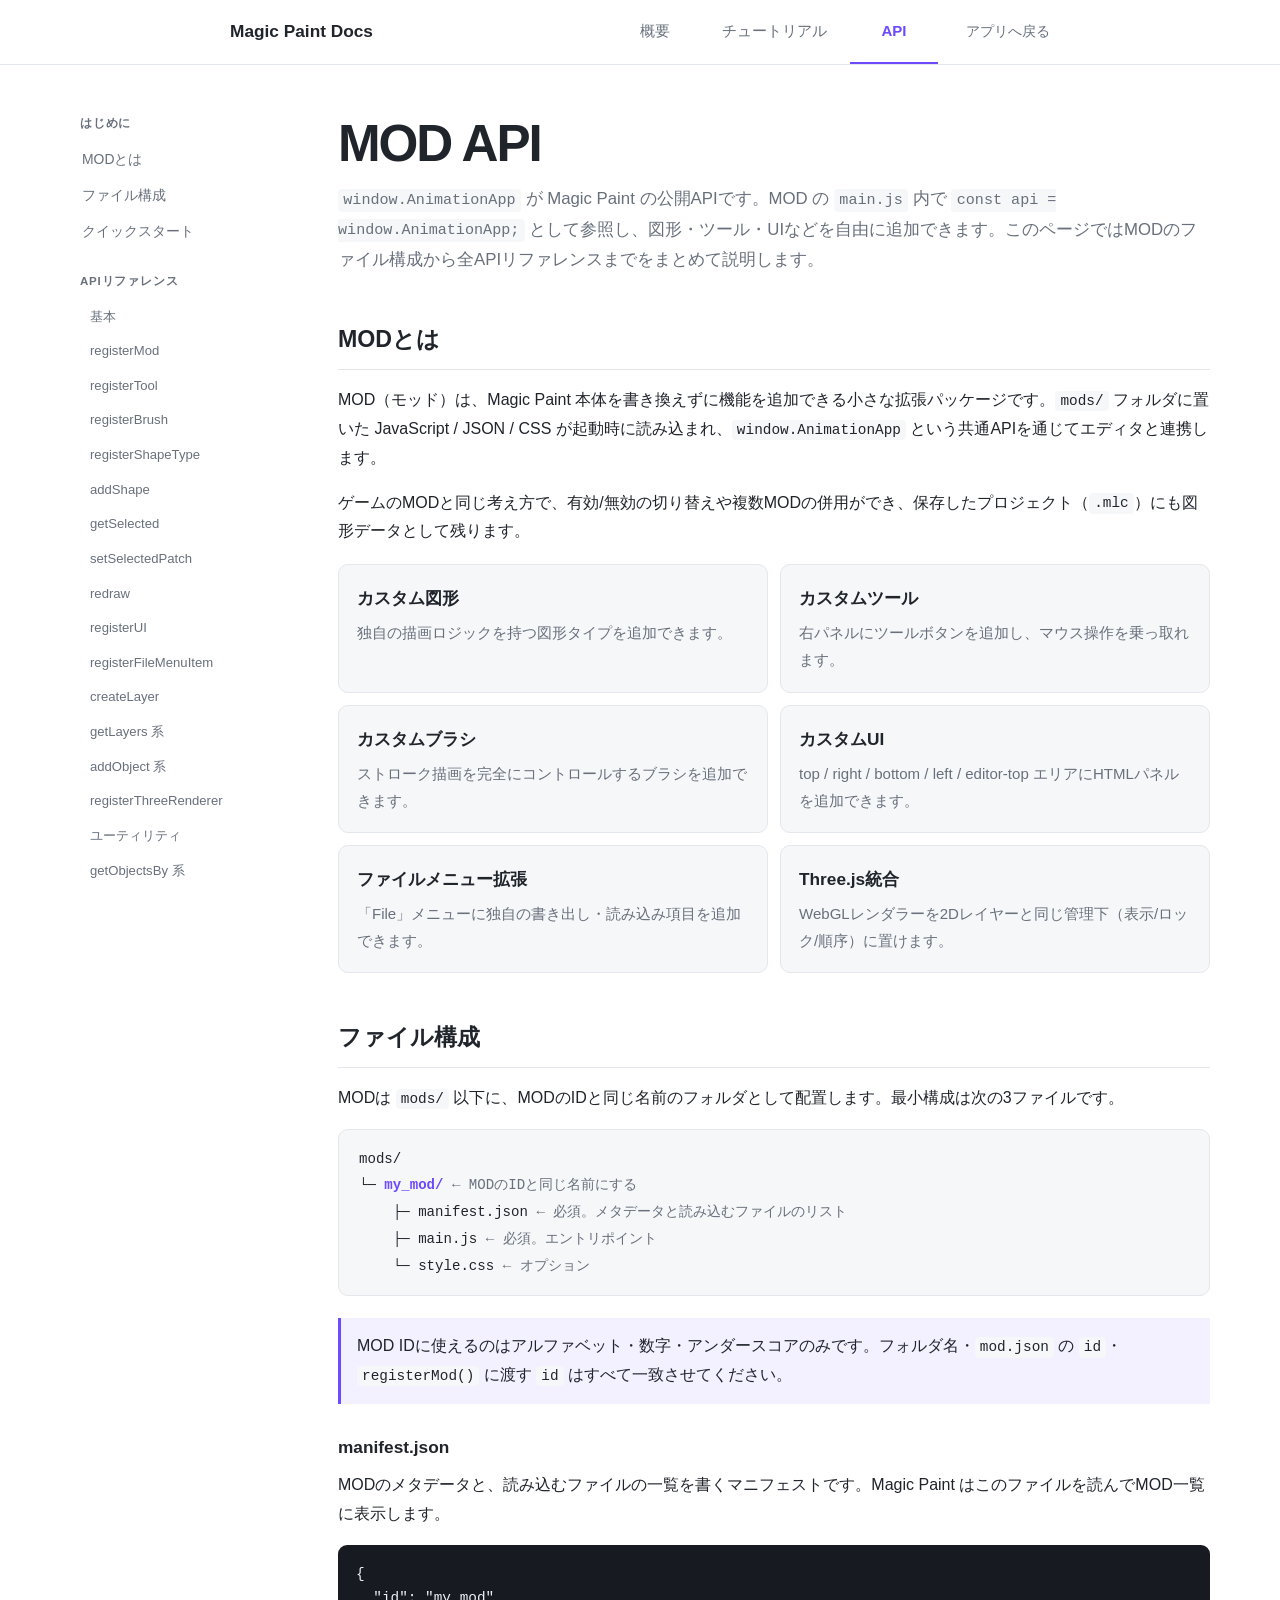
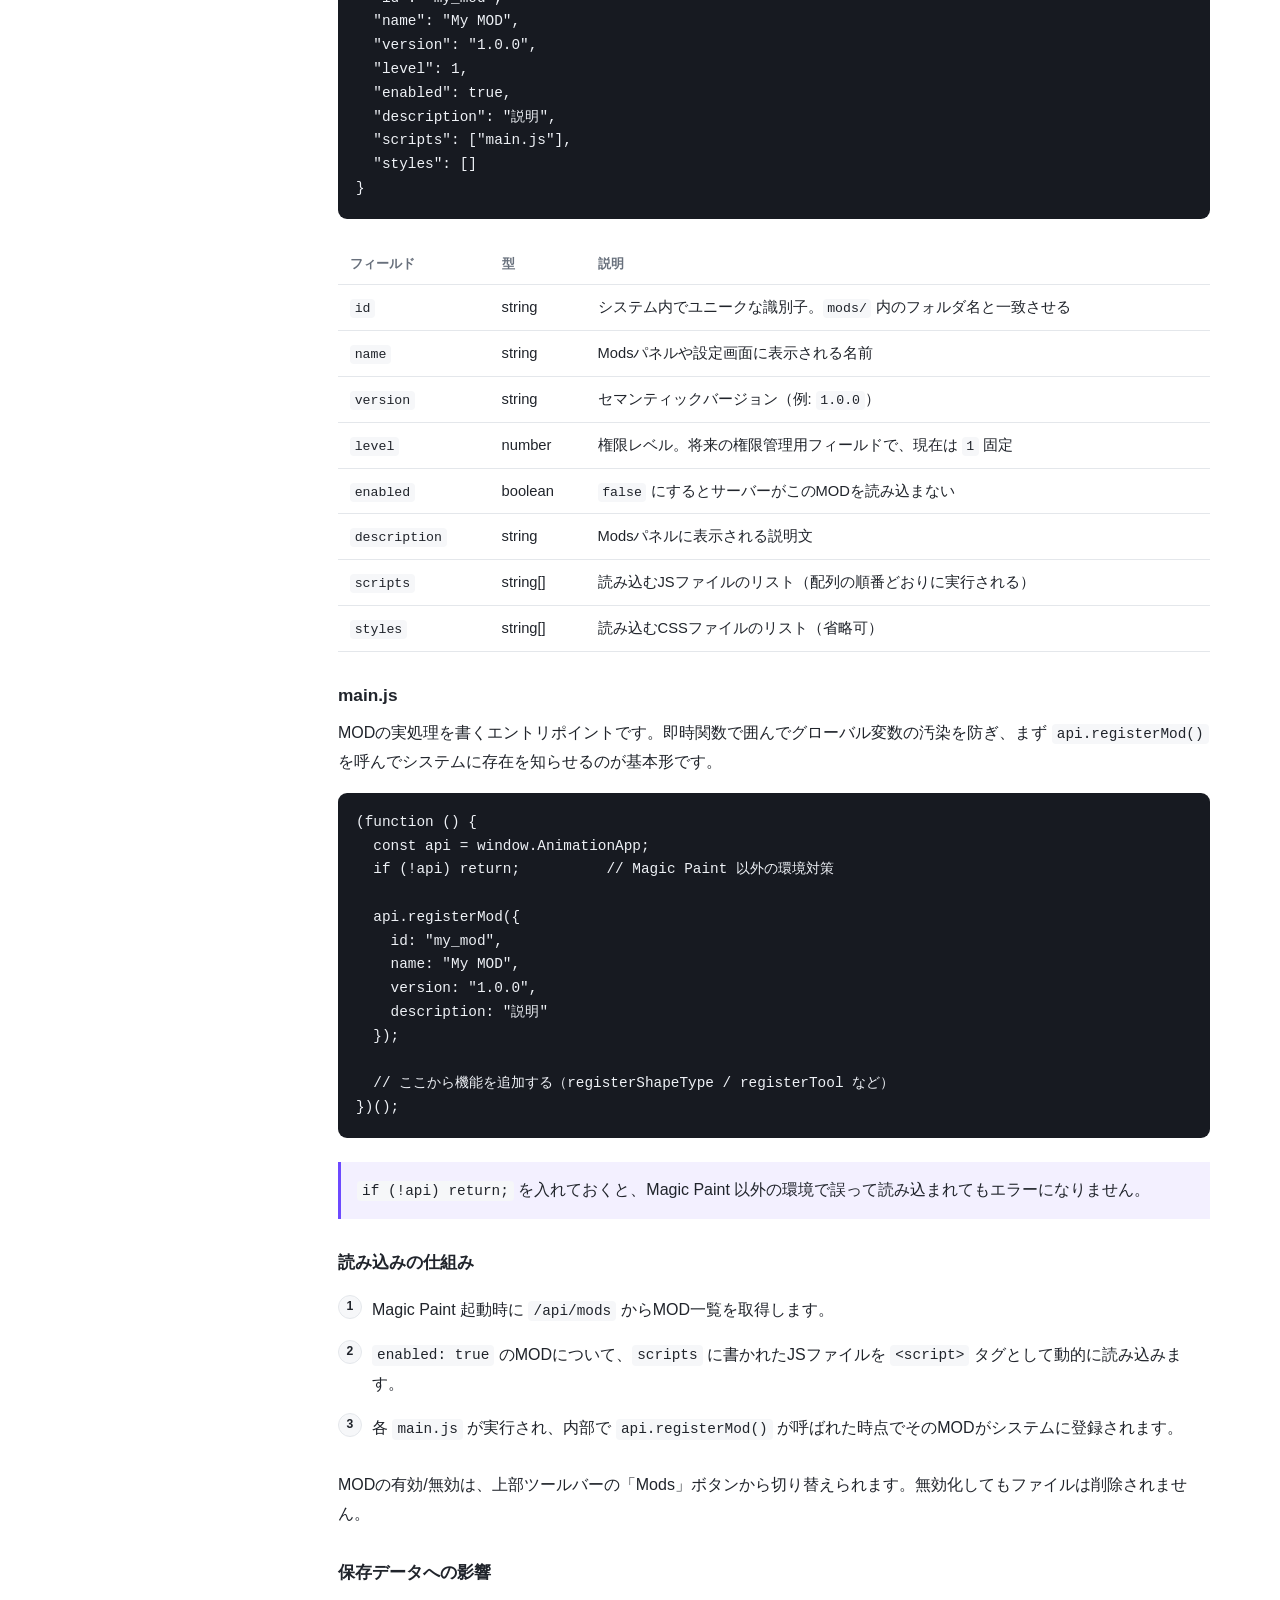
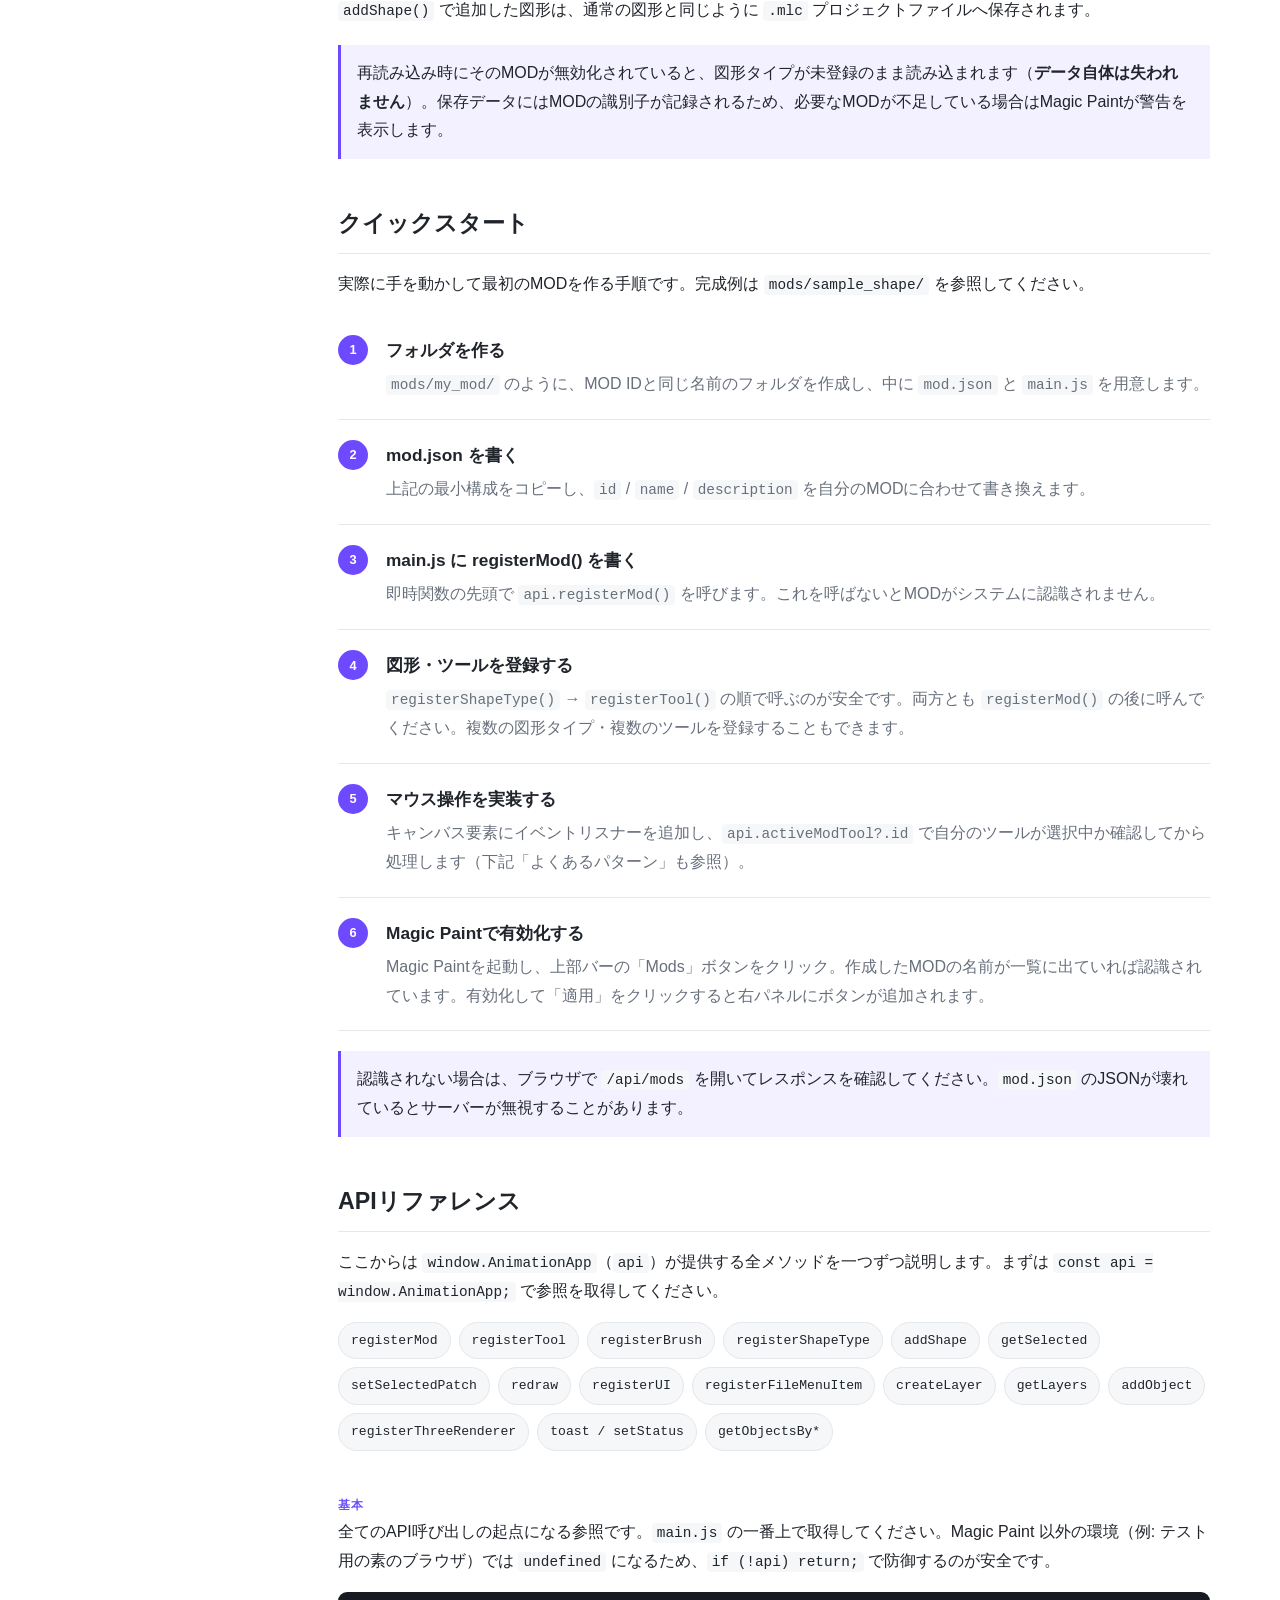
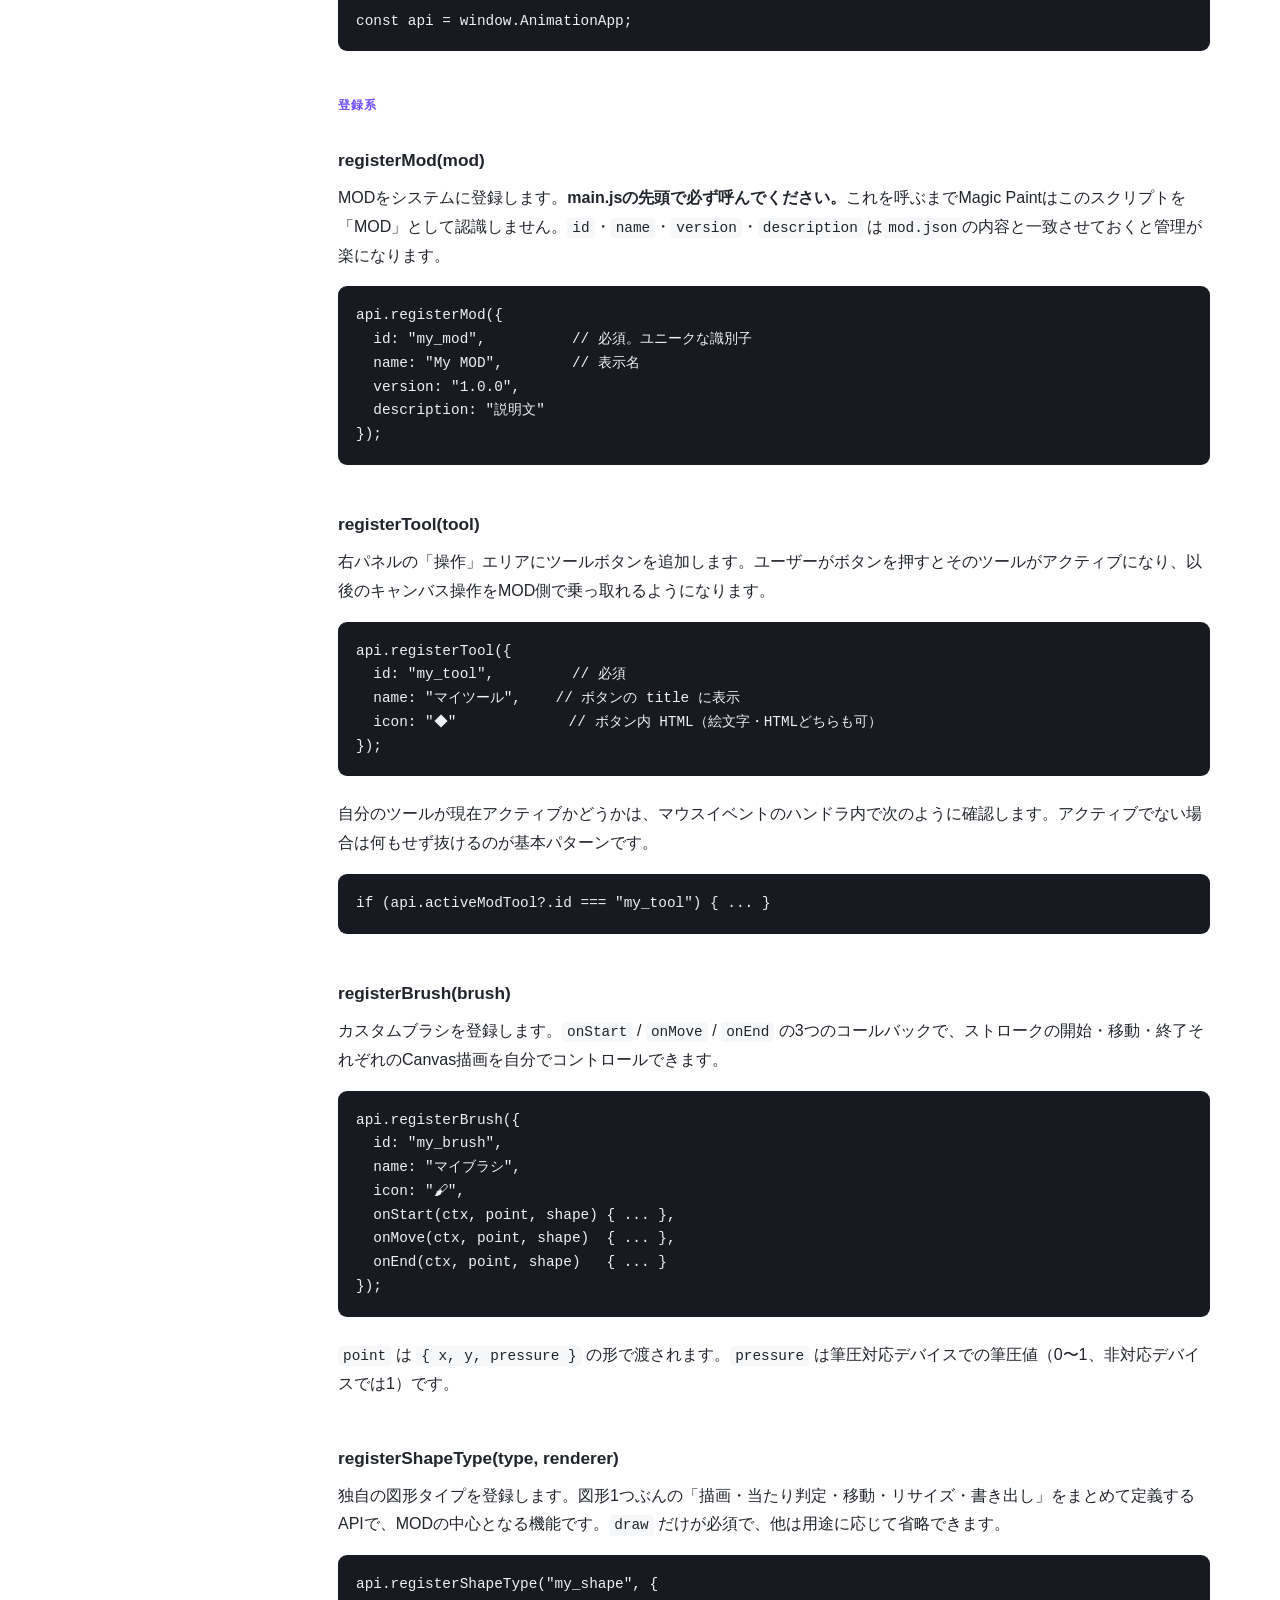
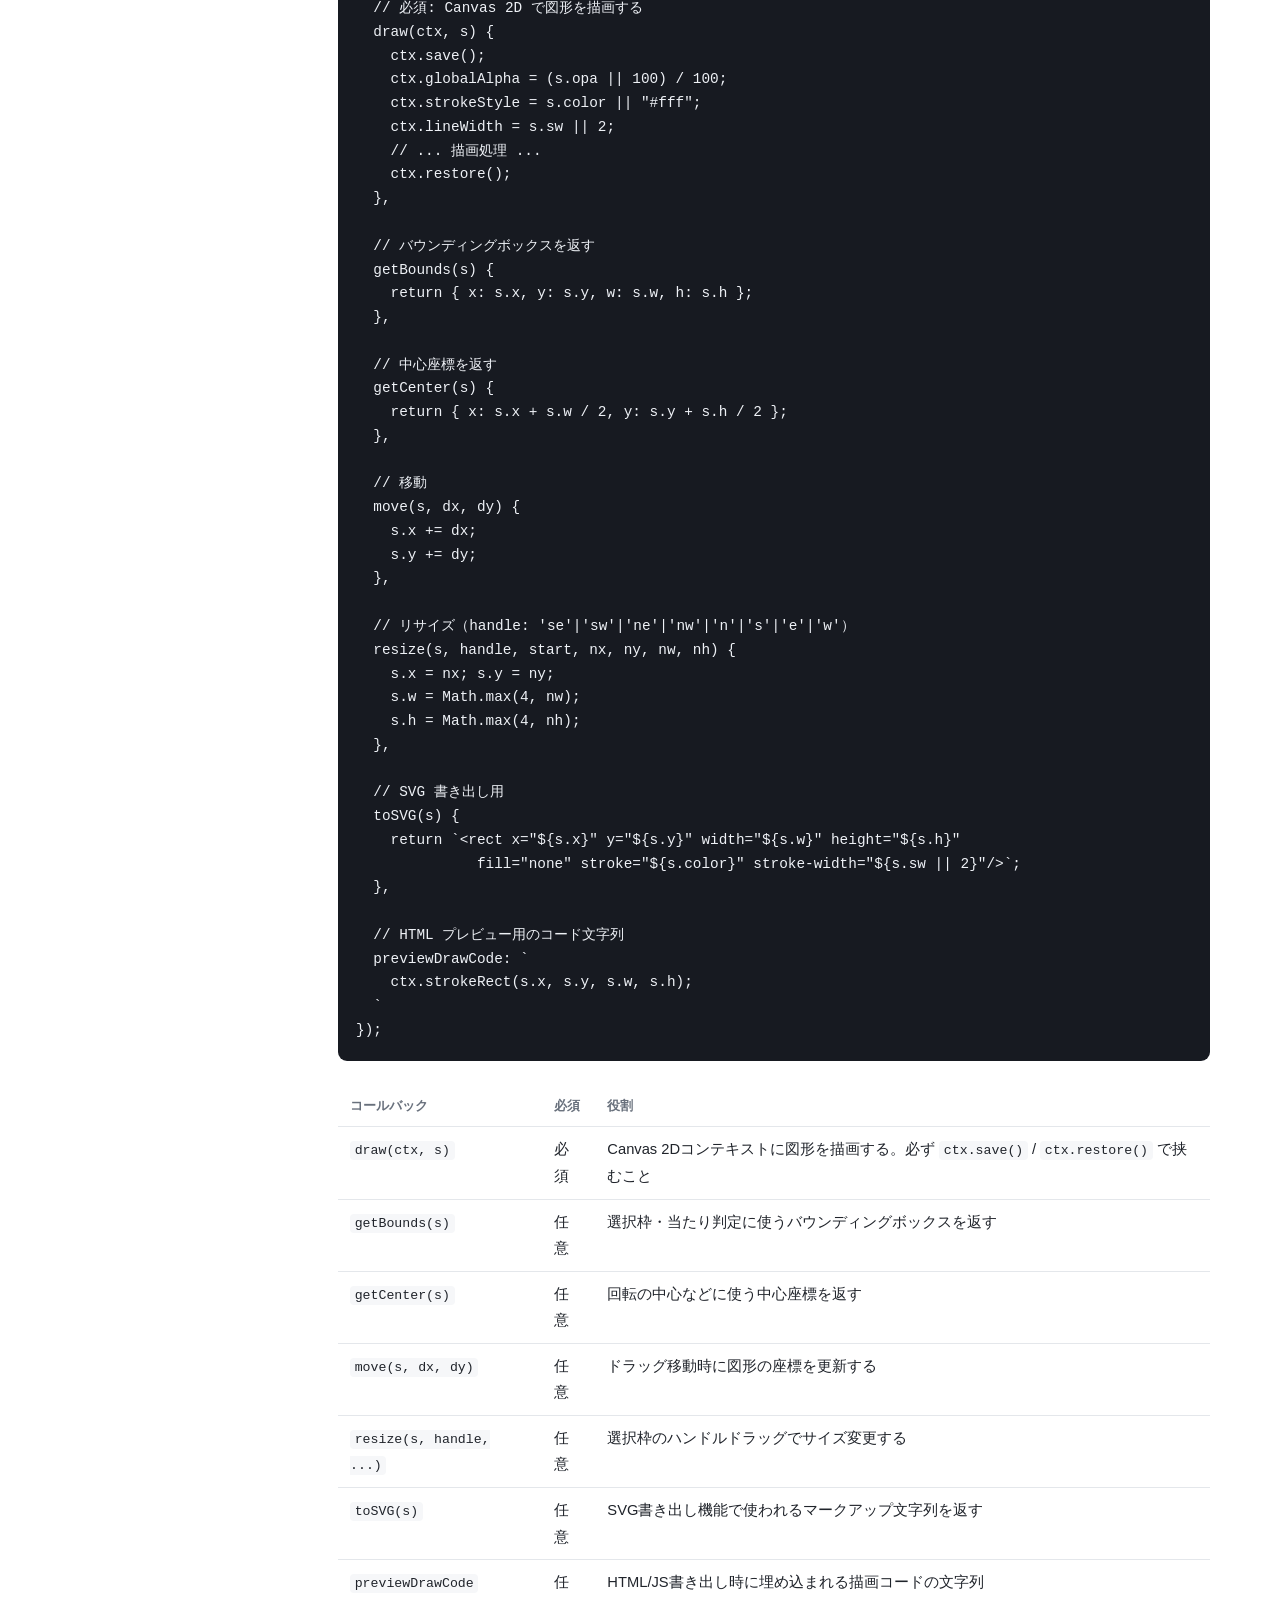
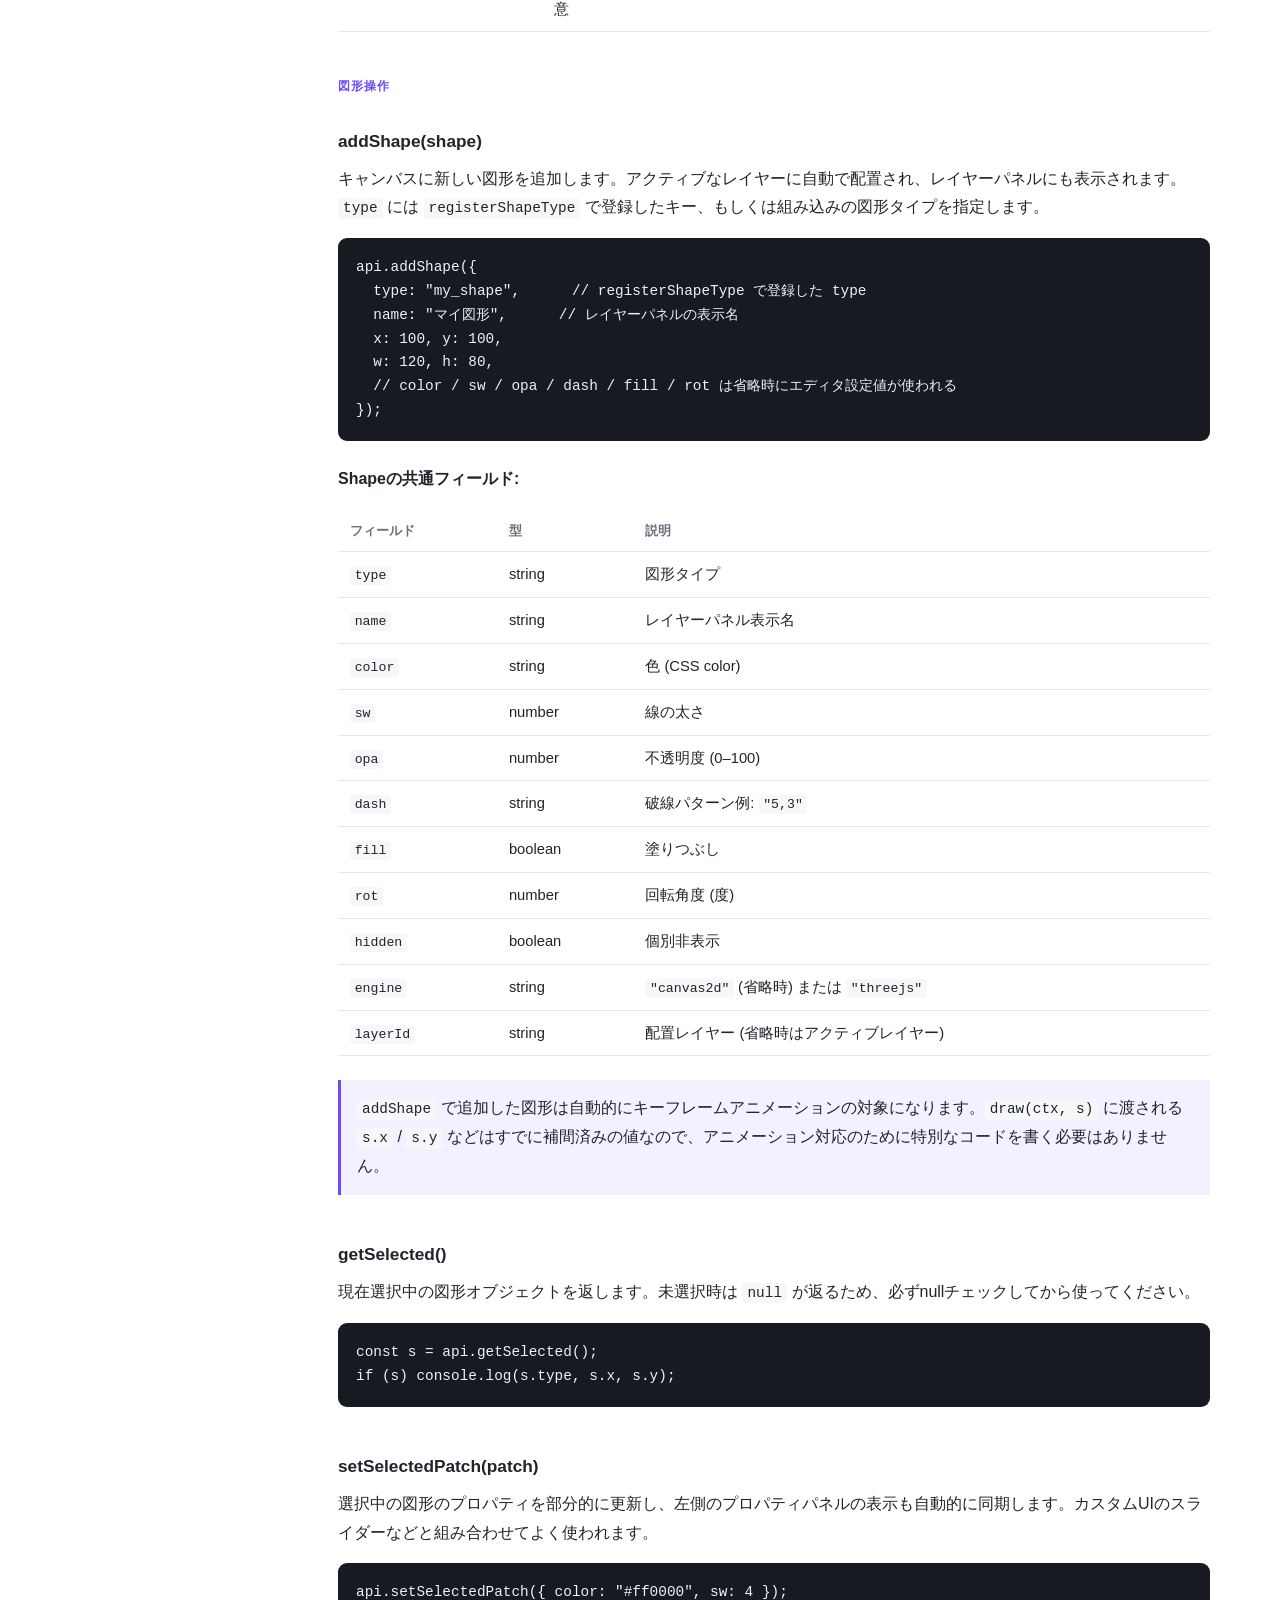
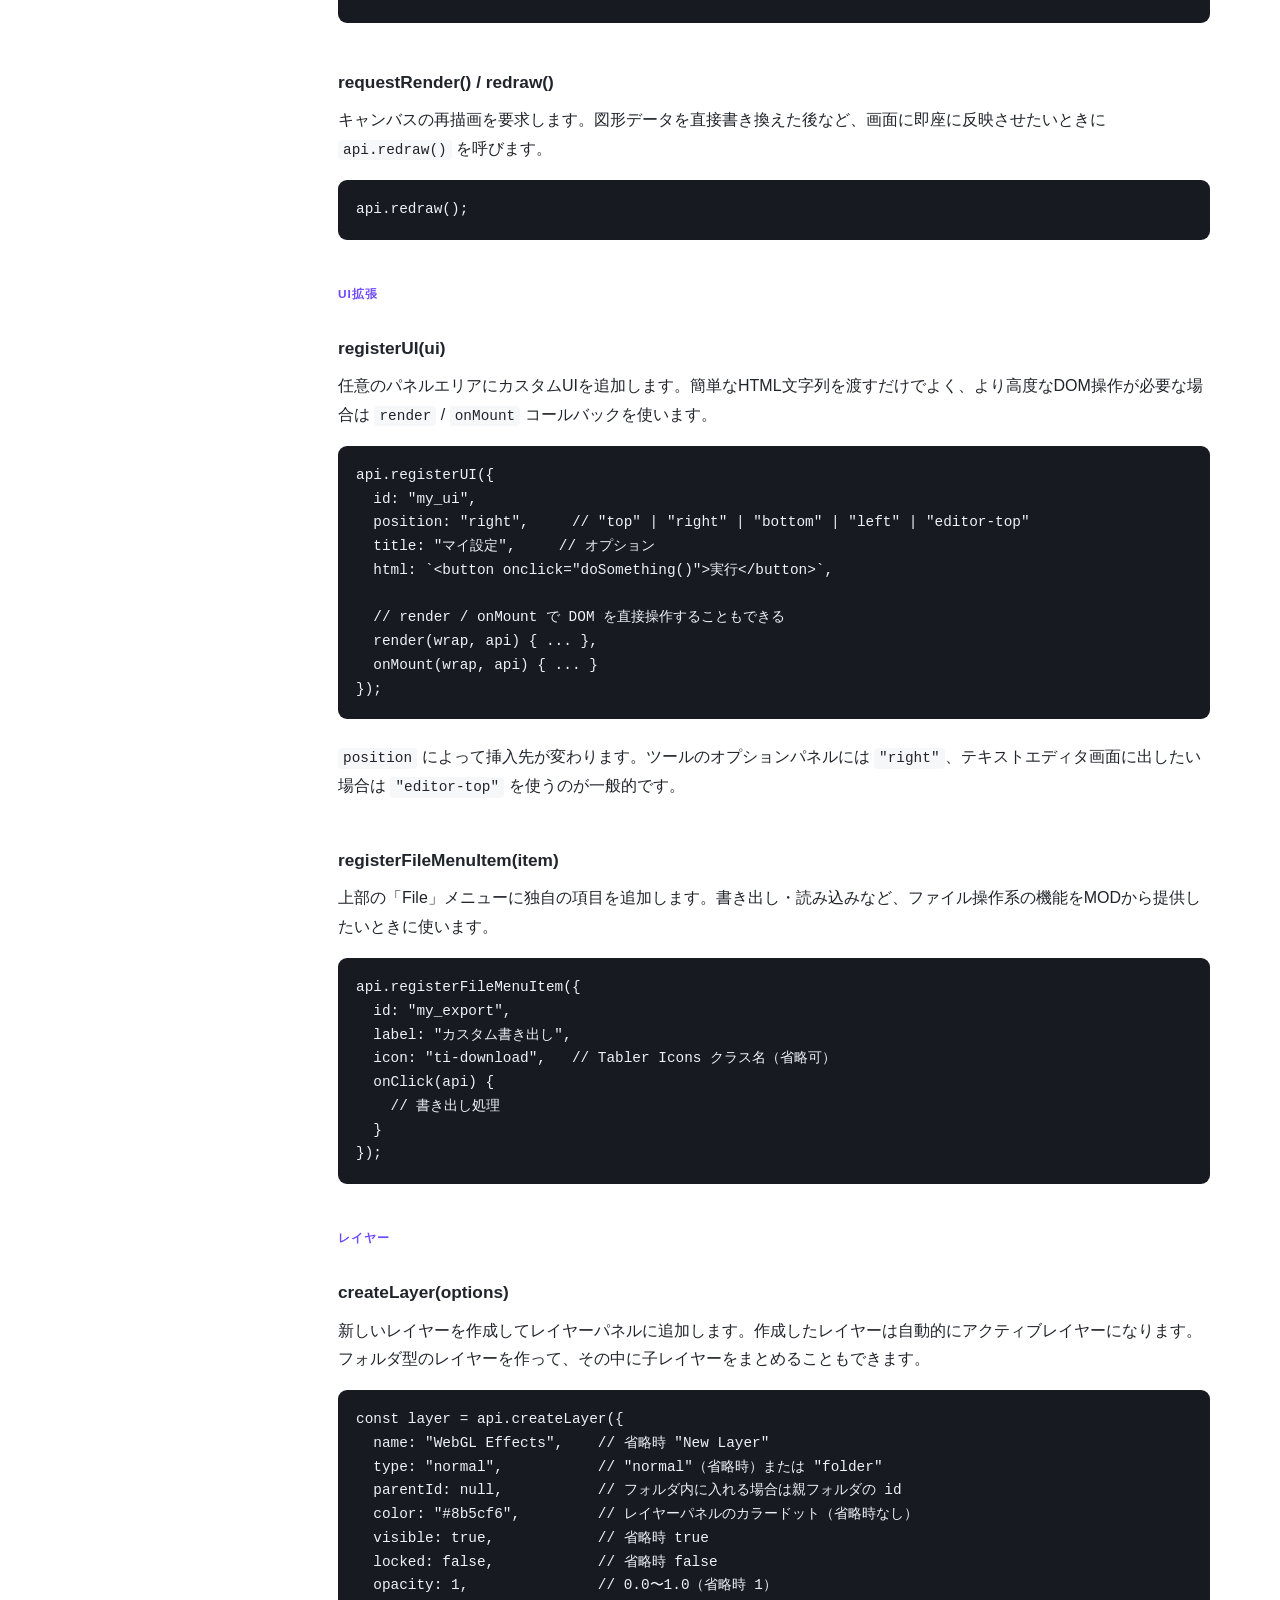
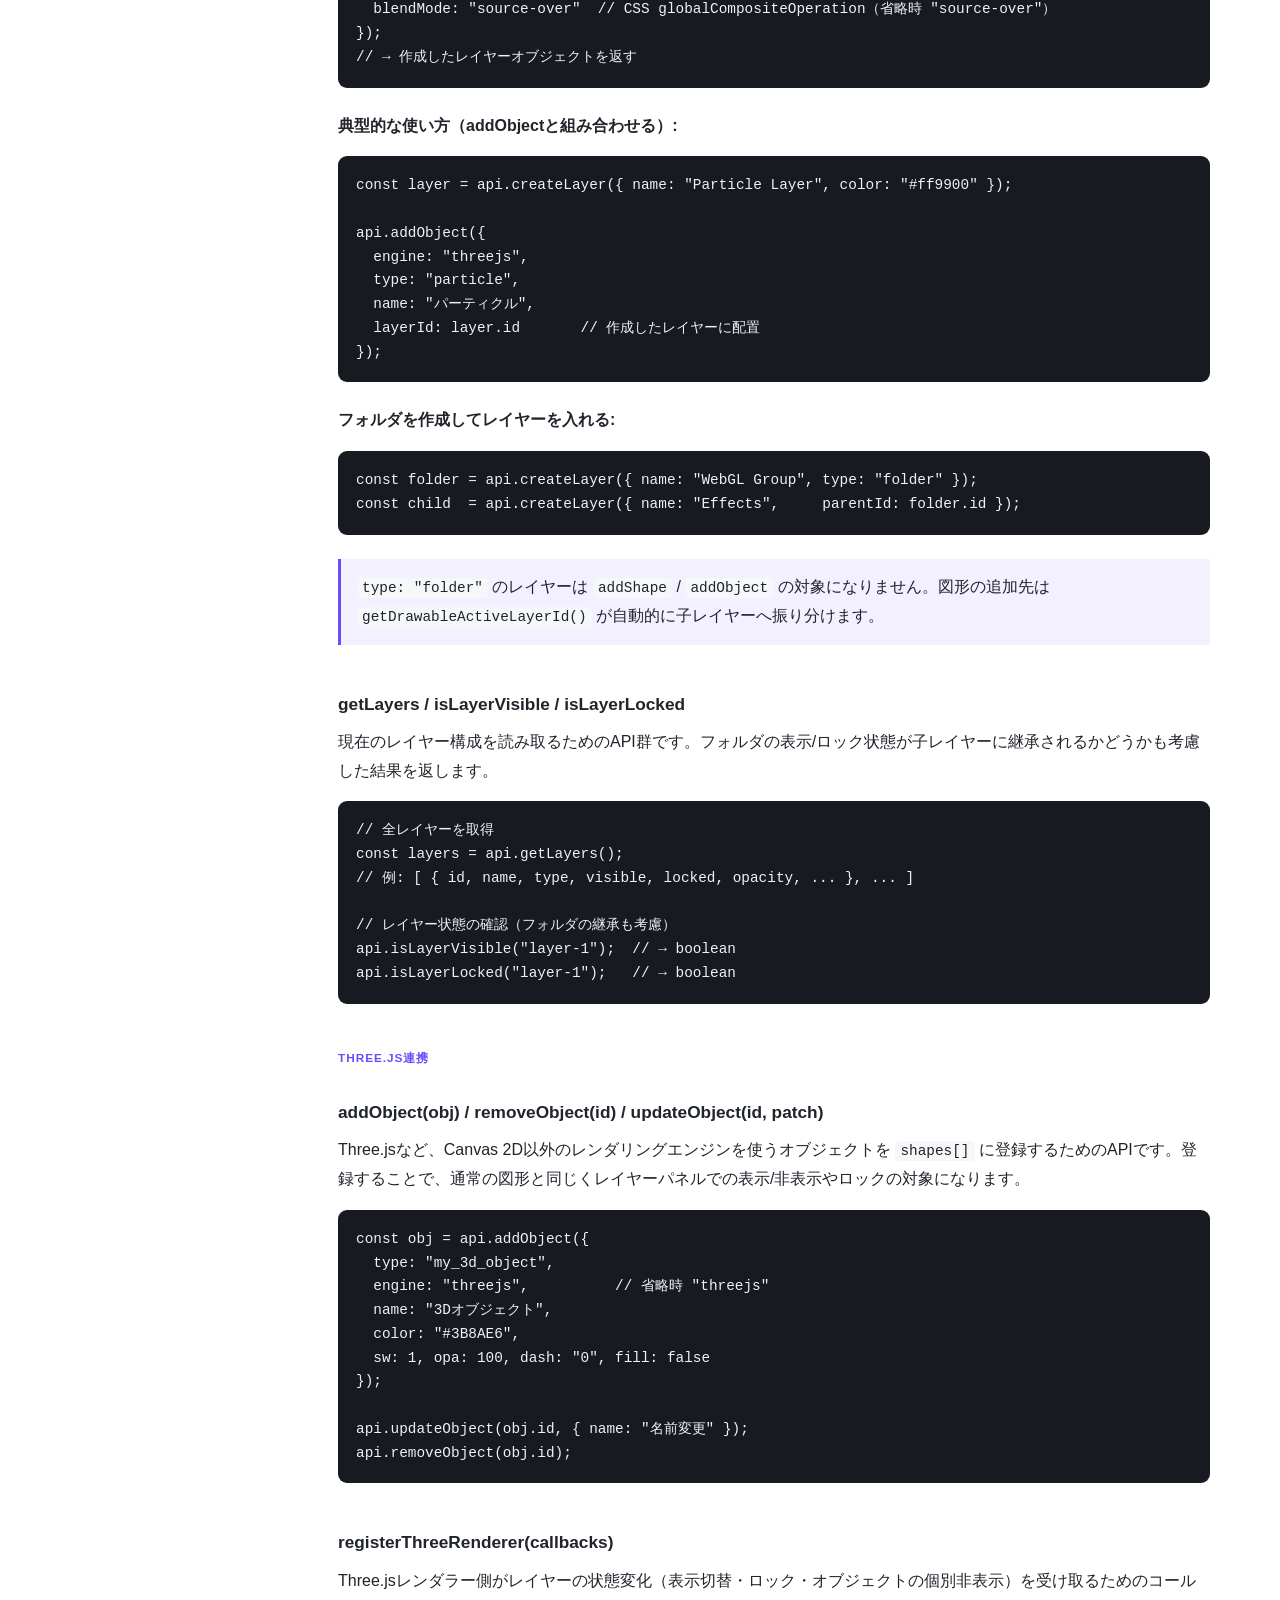
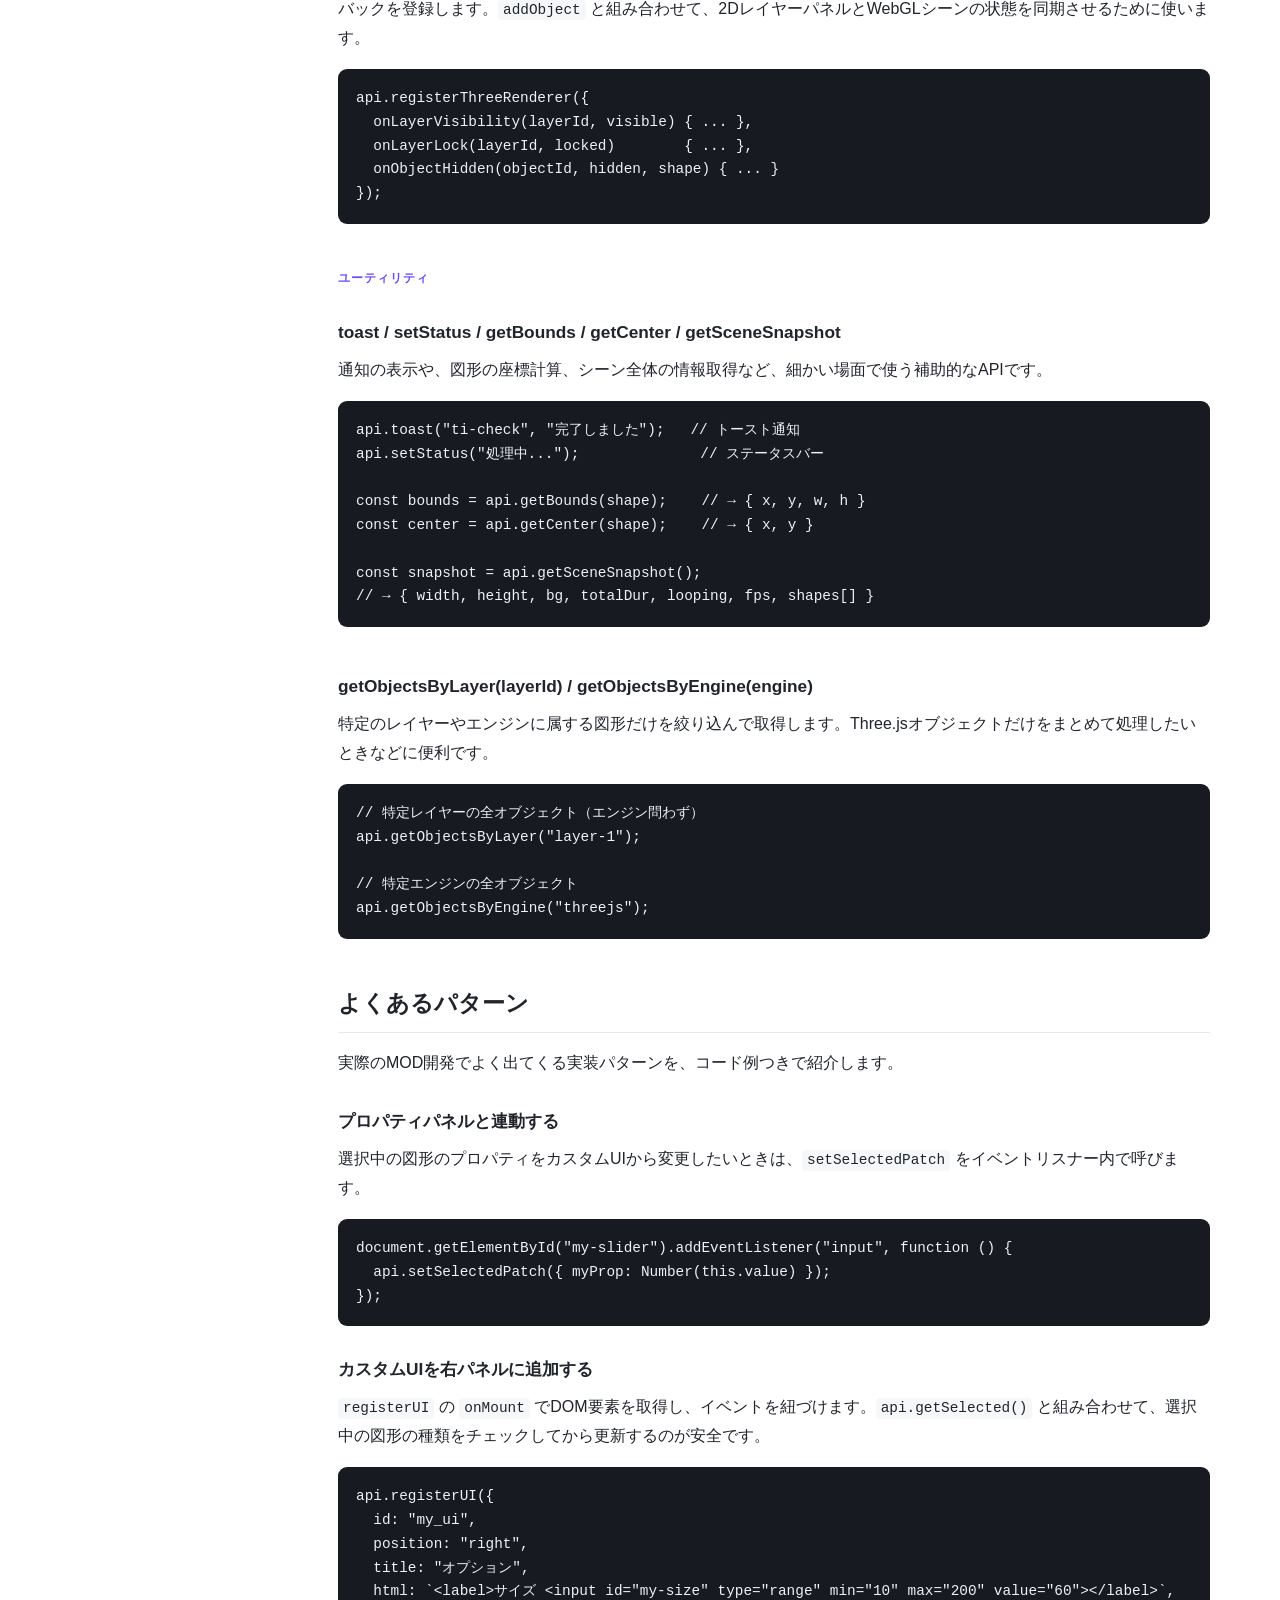
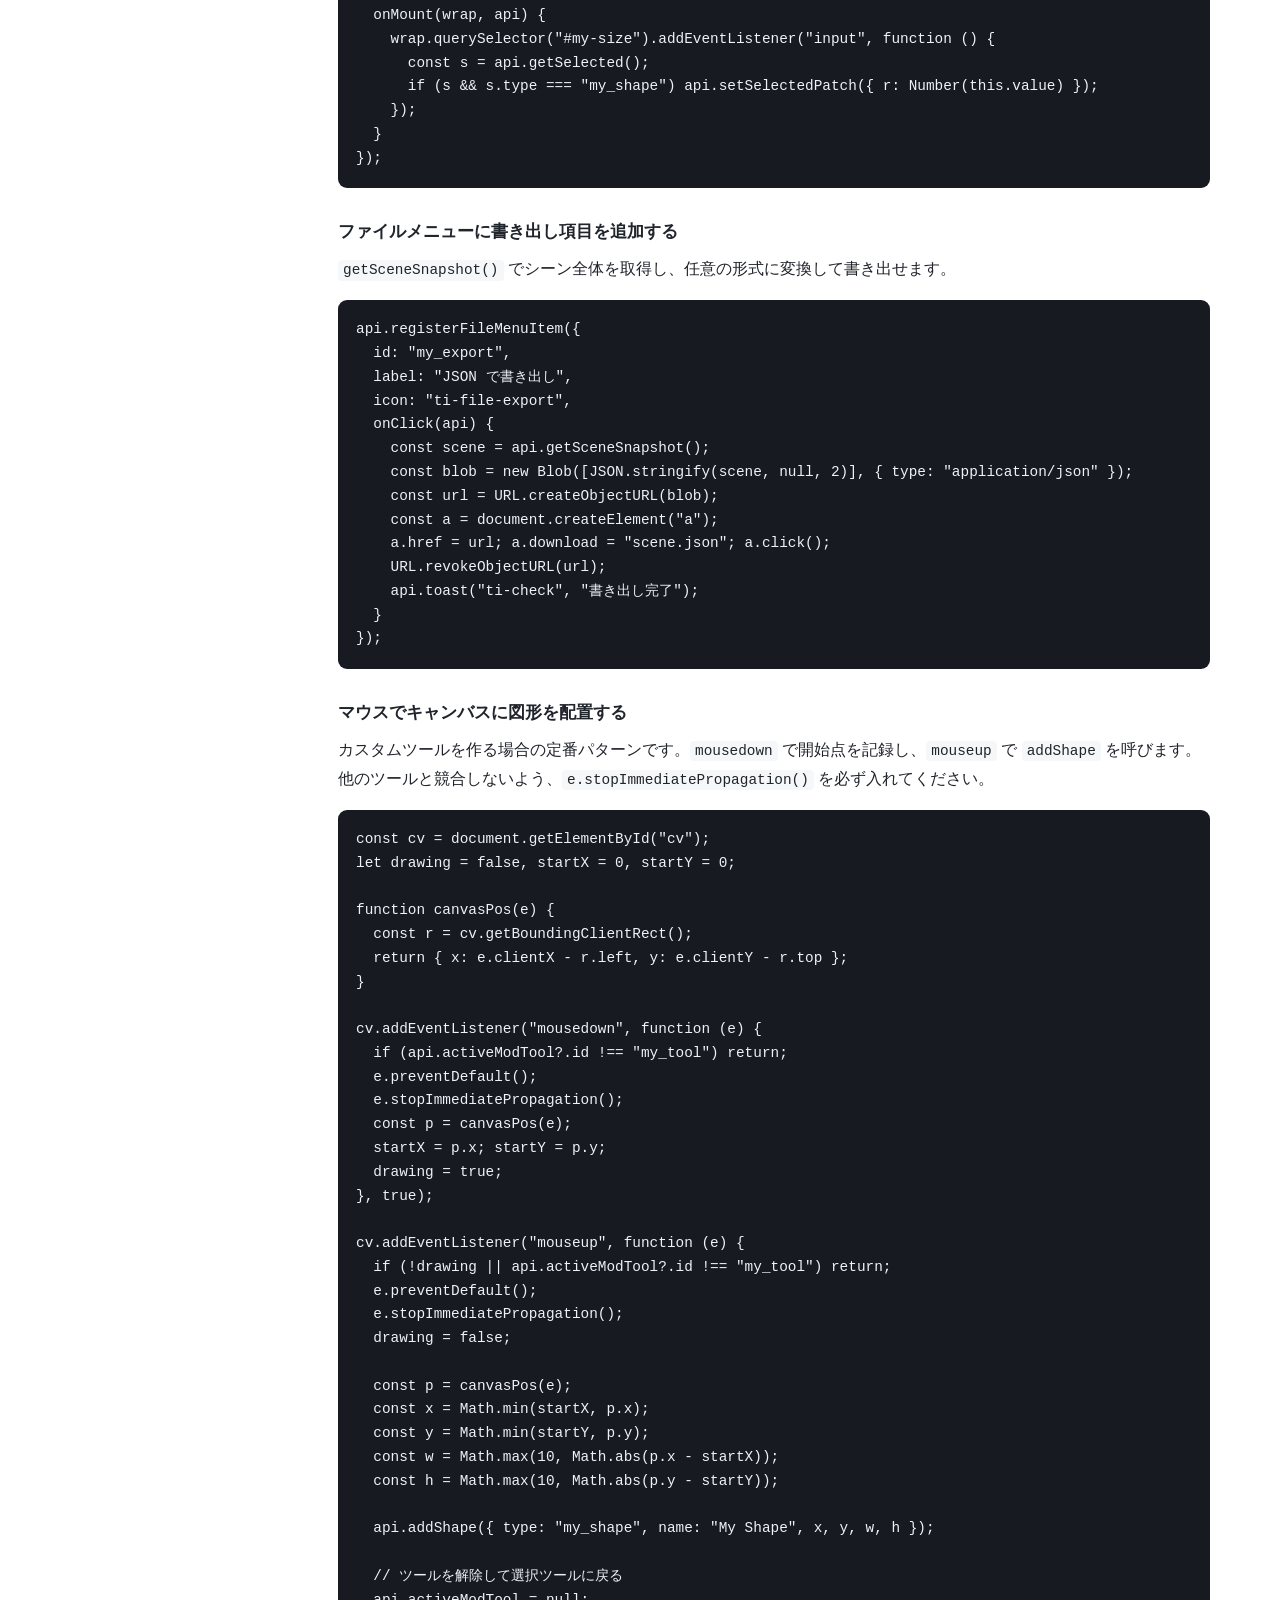
==== commit 280f32f9: "Update api.html" ====
--- a/Magic-Paint.jsV3.1/docs/api.html
+++ b/Magic-Paint.jsV3.1/docs/api.html
@@ -81,13 +81,13 @@
         <div class="file-tree">
           <div>mods/</div>
           <div>└─ <span class="dir">my_mod/</span> <span class="comment">← MODのIDと同じ名前にする</span></div>
-          <div>&nbsp;&nbsp;&nbsp;&nbsp;├─ mod.json <span class="comment">← 必須。メタデータと読み込むファイルのリスト</span></div>
+          <div>&nbsp;&nbsp;&nbsp;&nbsp;├─ manifest.json <span class="comment">← 必須。メタデータと読み込むファイルのリスト</span></div>
           <div>&nbsp;&nbsp;&nbsp;&nbsp;├─ main.js <span class="comment">← 必須。エントリポイント</span></div>
           <div>&nbsp;&nbsp;&nbsp;&nbsp;└─ style.css <span class="comment">← オプション</span></div>
         </div>
         <div class="note">MOD IDに使えるのはアルファベット・数字・アンダースコアのみです。フォルダ名・<code>mod.json</code> の <code>id</code>・<code>registerMod()</code> に渡す <code>id</code> はすべて一致させてください。</div>
 
-        <h3 id="mod-json">mod.json</h3>
+        <h3 id="mod-json">manifest.json</h3>
         <p>MODのメタデータと、読み込むファイルの一覧を書くマニフェストです。Magic Paint はこのファイルを読んでMOD一覧に表示します。</p>
         <pre><code>{
   "id": "my_mod",
@@ -585,7 +585,7 @@
           <article class="feature-item"><h3><code>mods/star_shape/</code></h3><p>実際に動作する星形MOD。<code>registerShapeType</code> の実践例として参考になります。</p></article>
           <article class="feature-item"><h3><code>mods/neon_brush/</code></h3><p><code>registerBrush</code> を使ったカスタムブラシの実装例です。</p></article>
         </div>
-        <p>より詳しい実装手順は、リポジトリ内の <code>docs/MOD_DEVELOPMENT_GUIDE.md</code> もあわせて参照してください。</p>
+        <a href="https://github.com/dog7dog/Magic-Paint.js_Docs">より詳しい実装手順は、リポジトリ内の <code>docs/MOD_DEVELOPMENT_GUIDE.md</code> もあわせて参照してください。</a>
       </section>
     </main>
   </div>
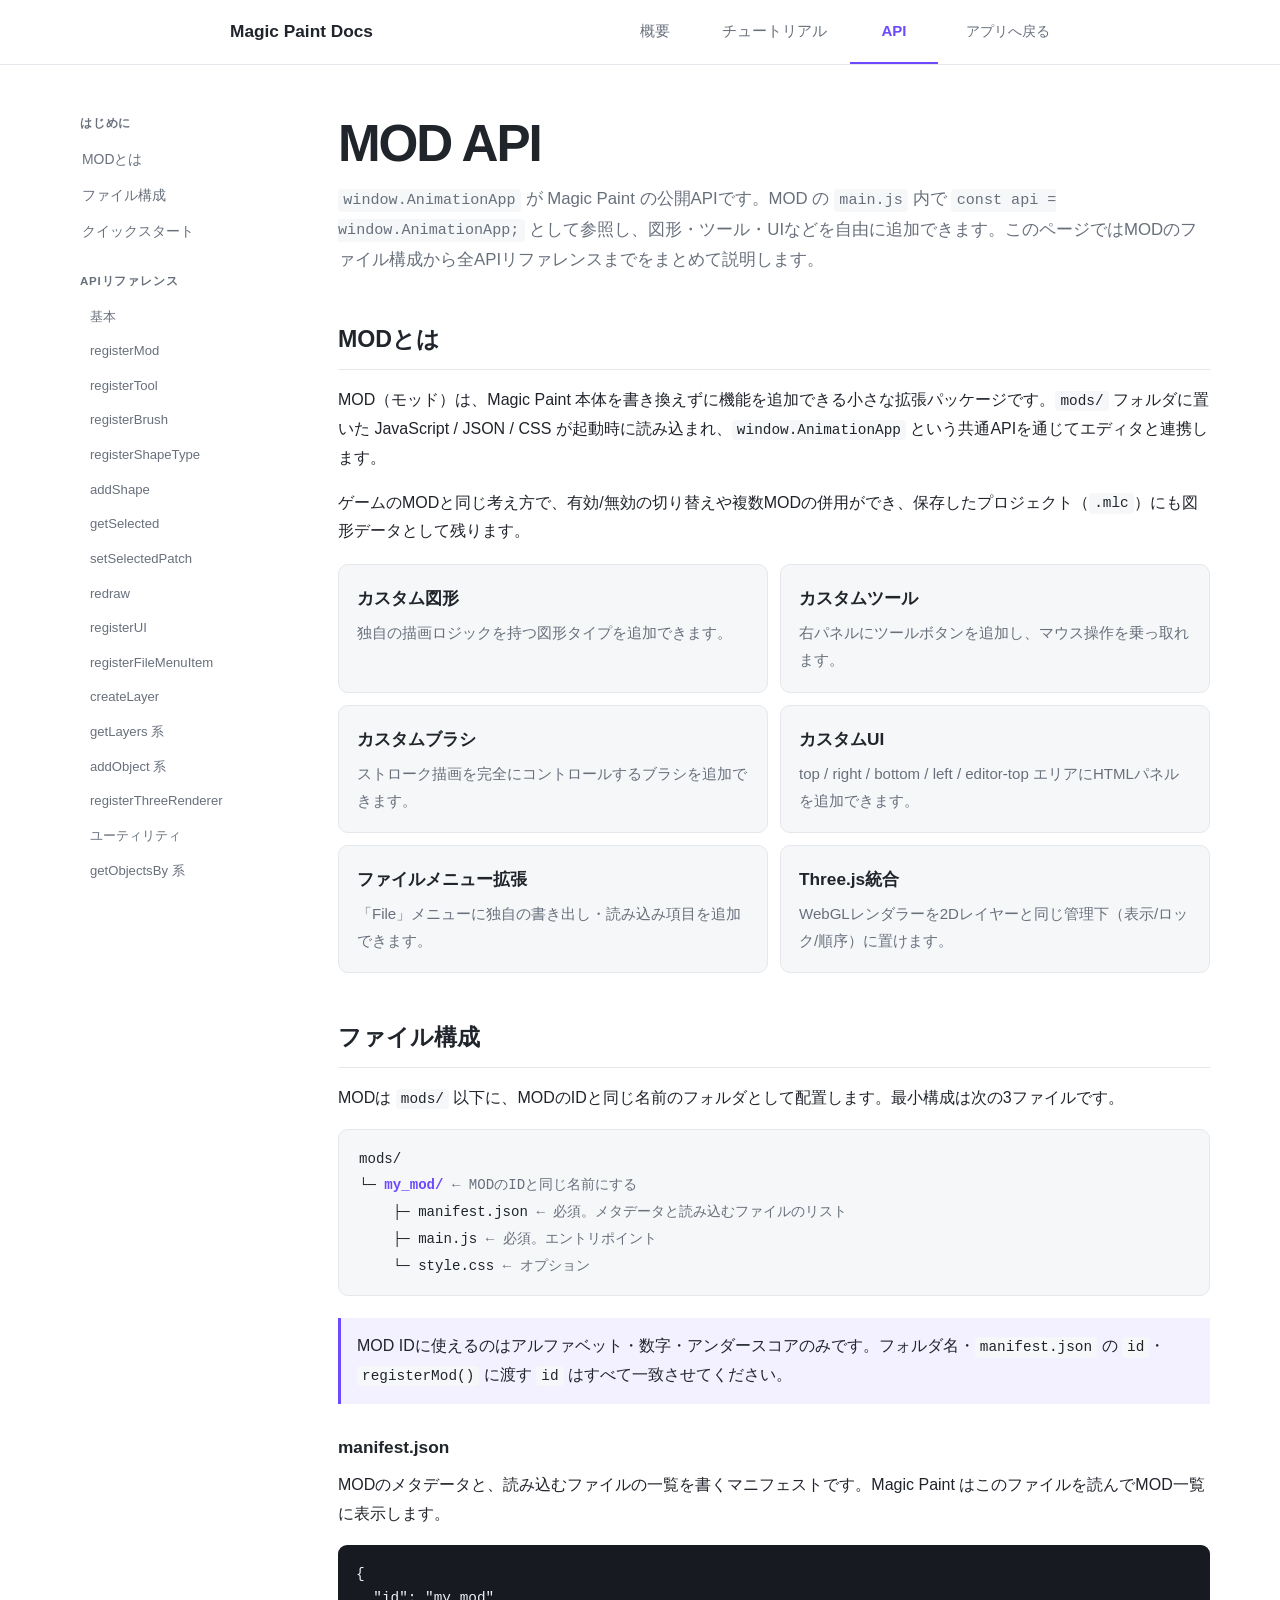
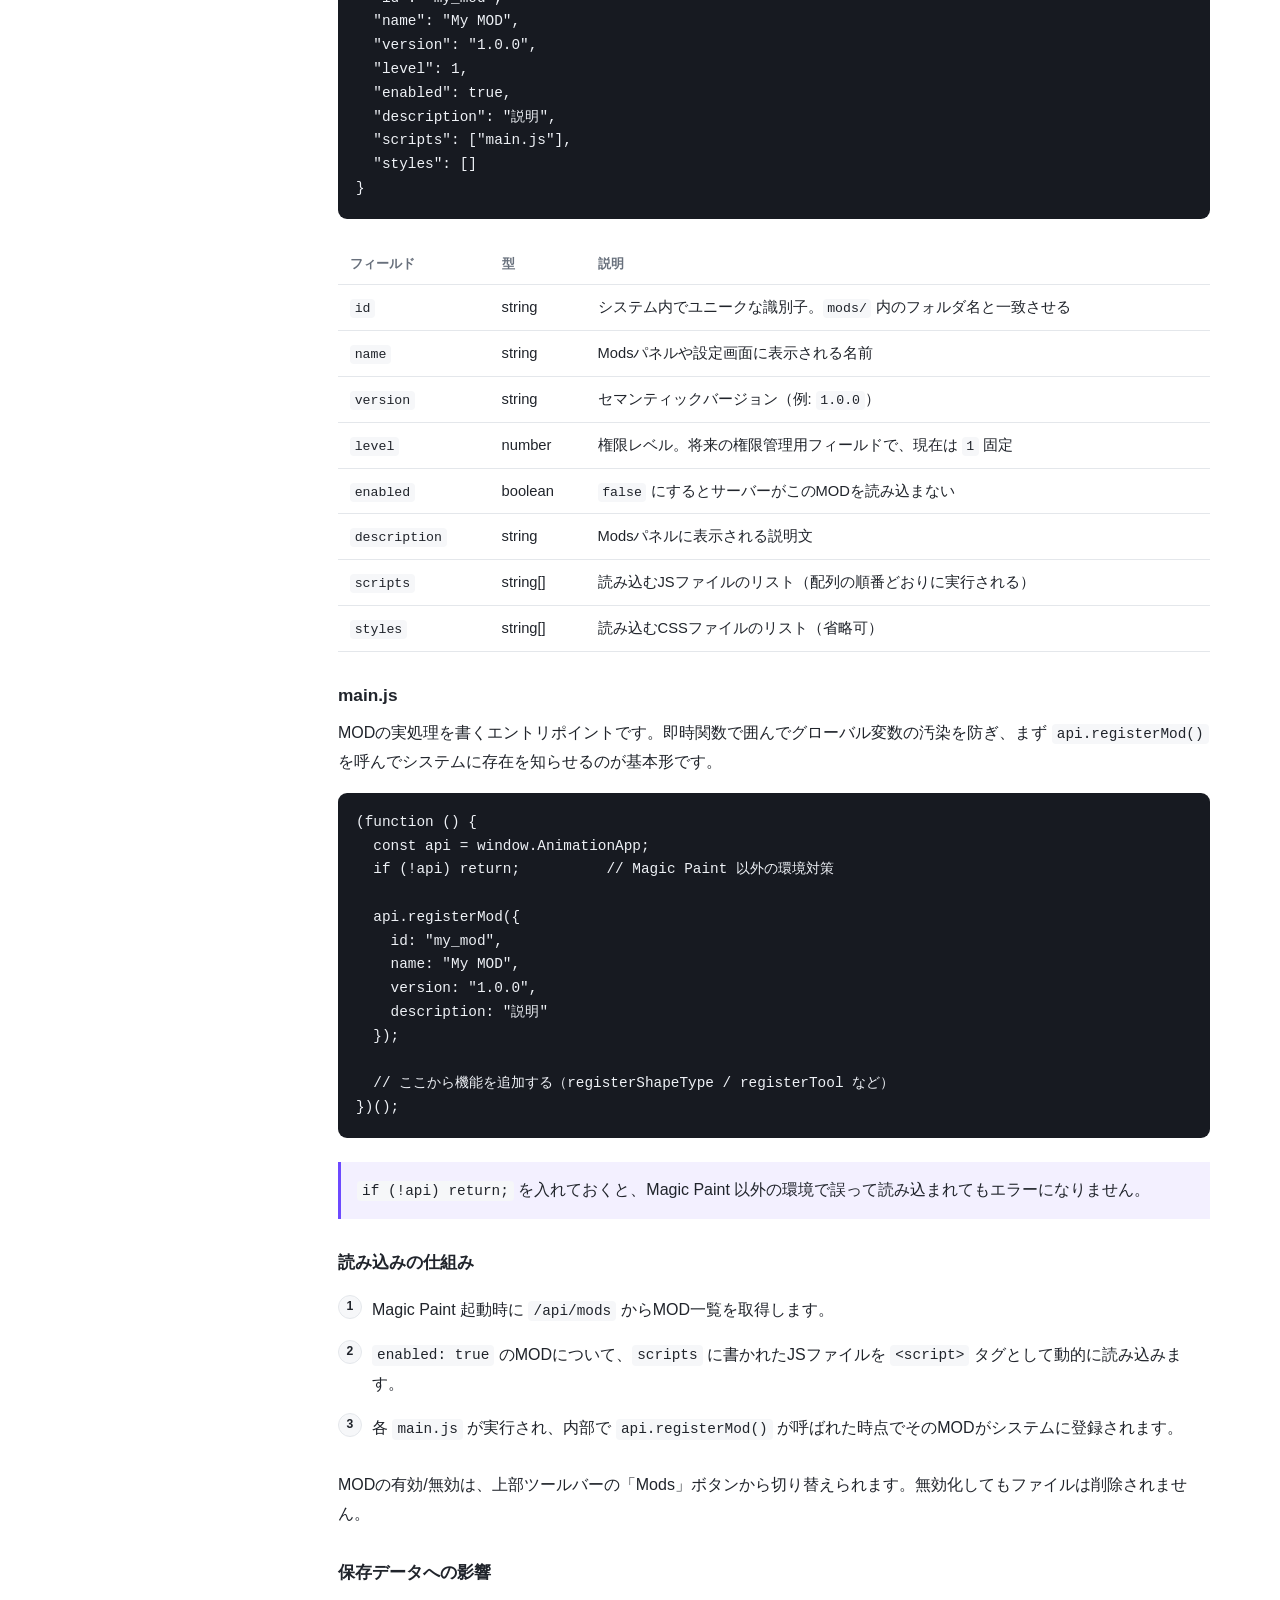
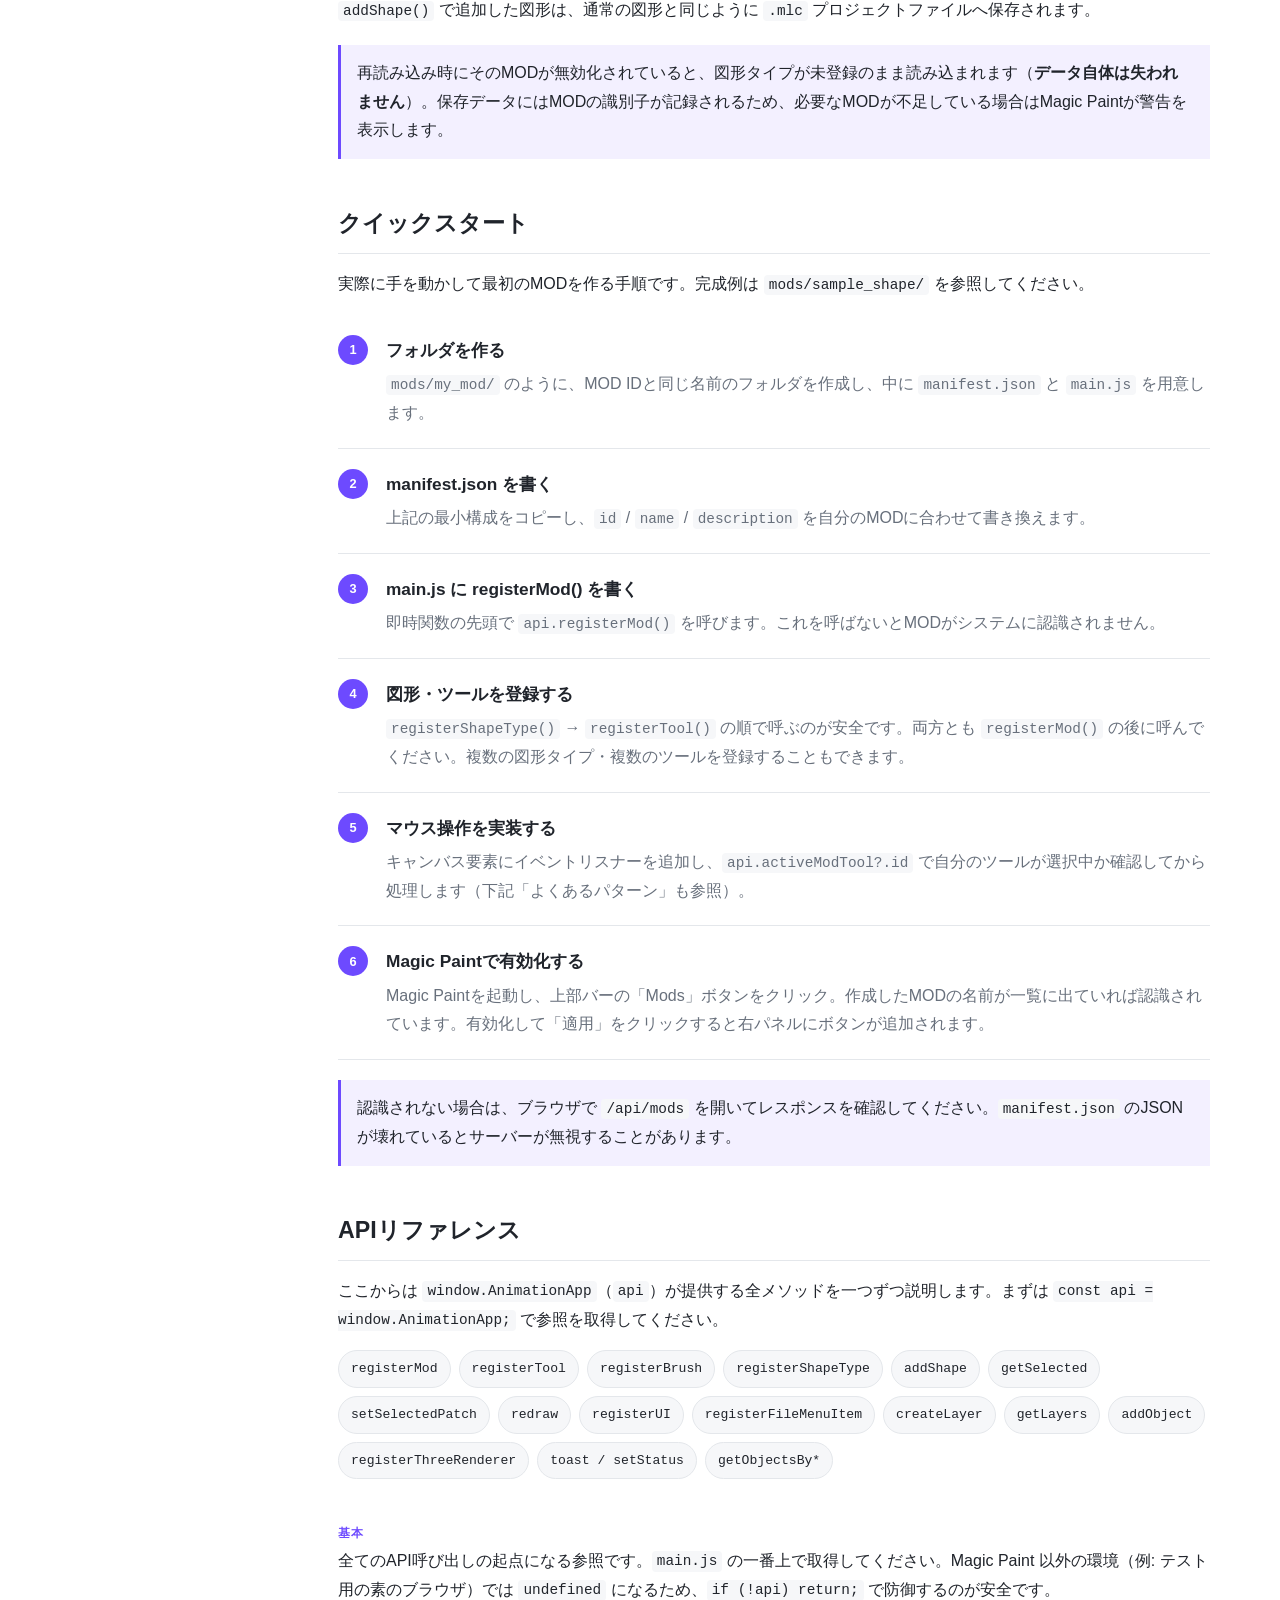
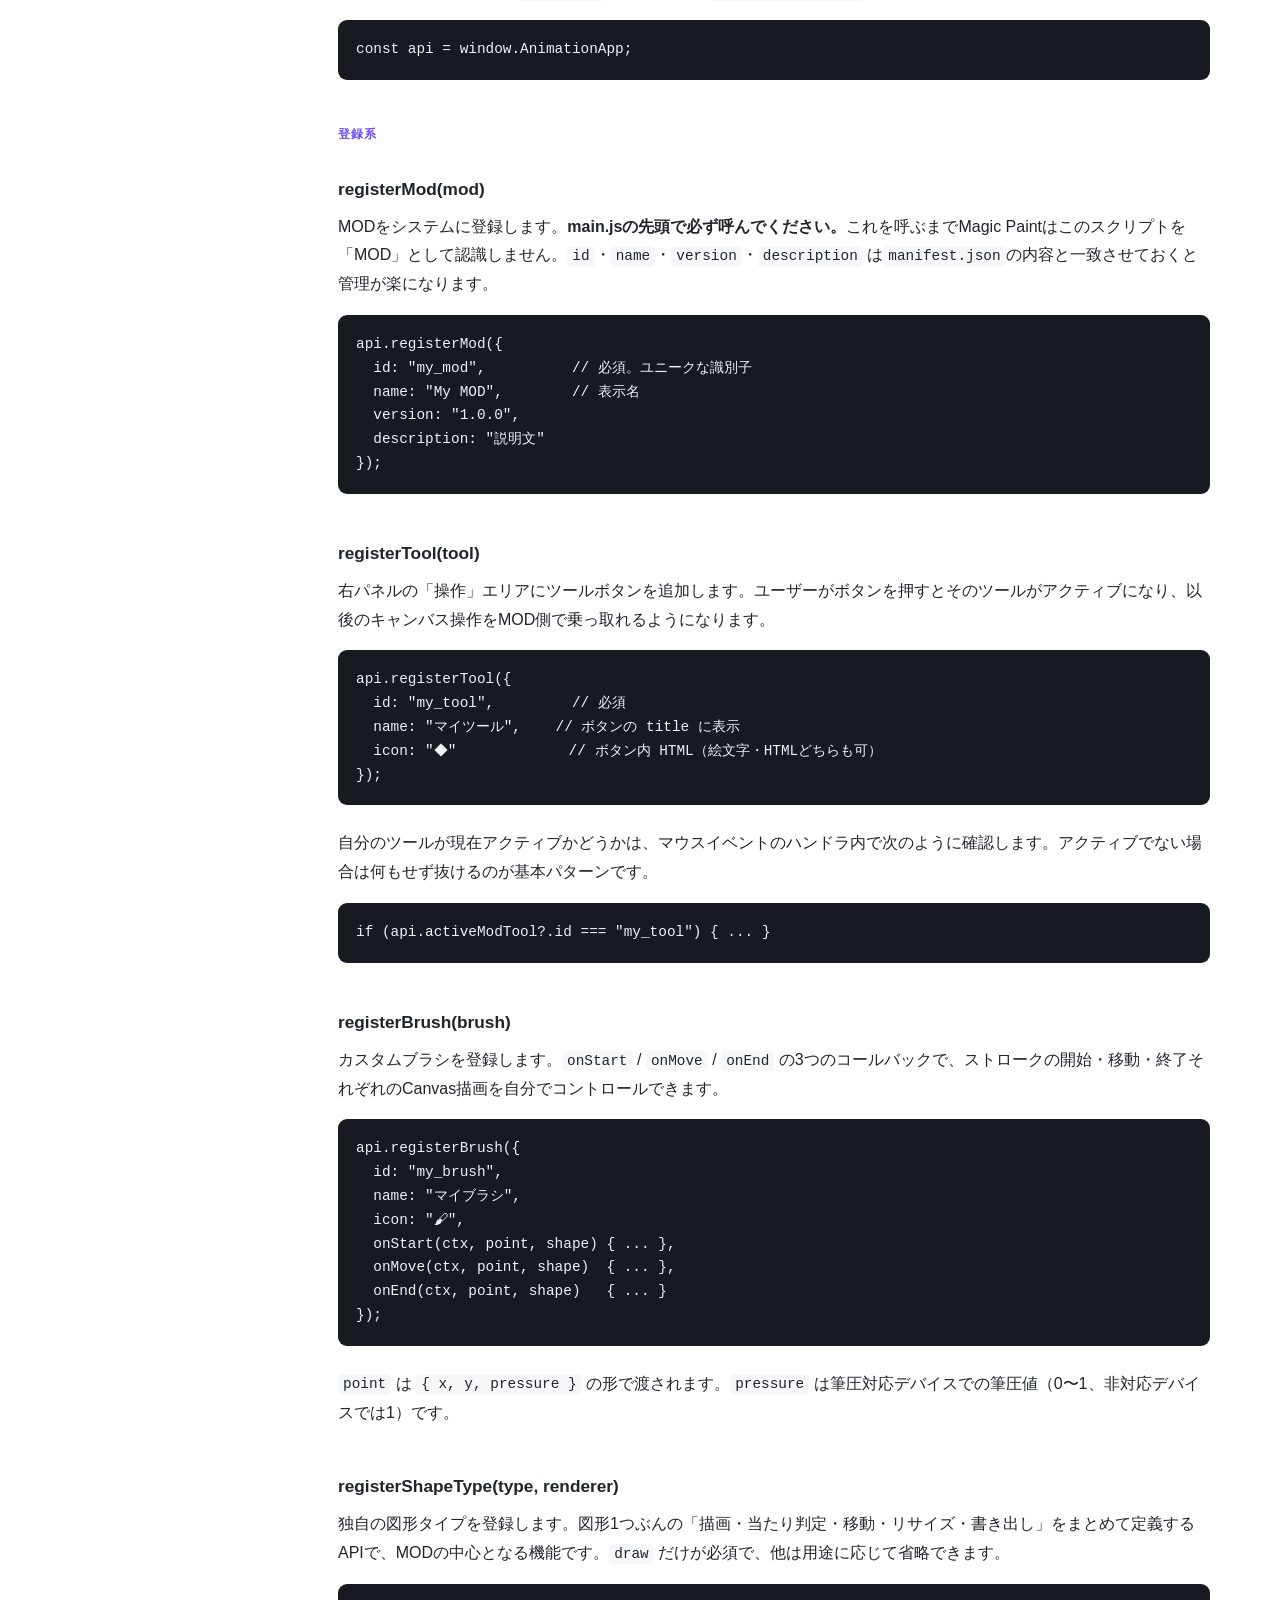
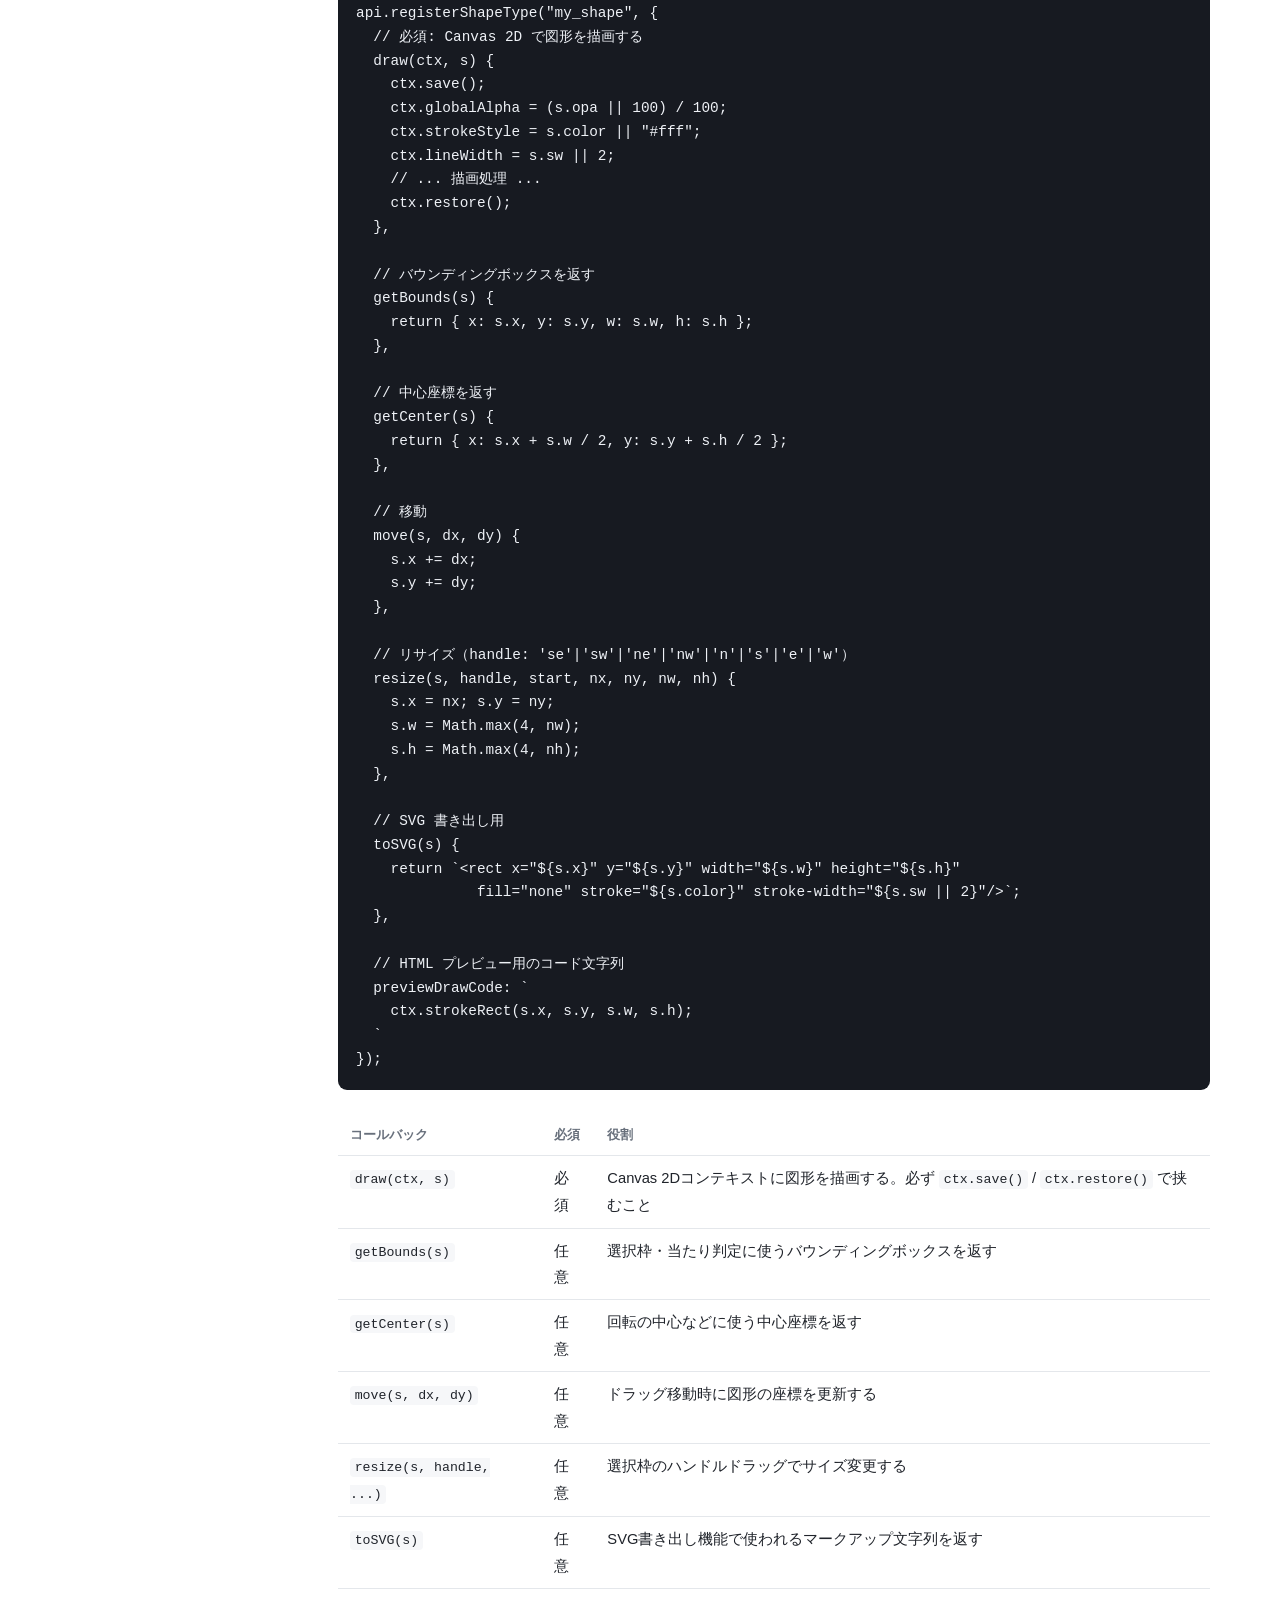
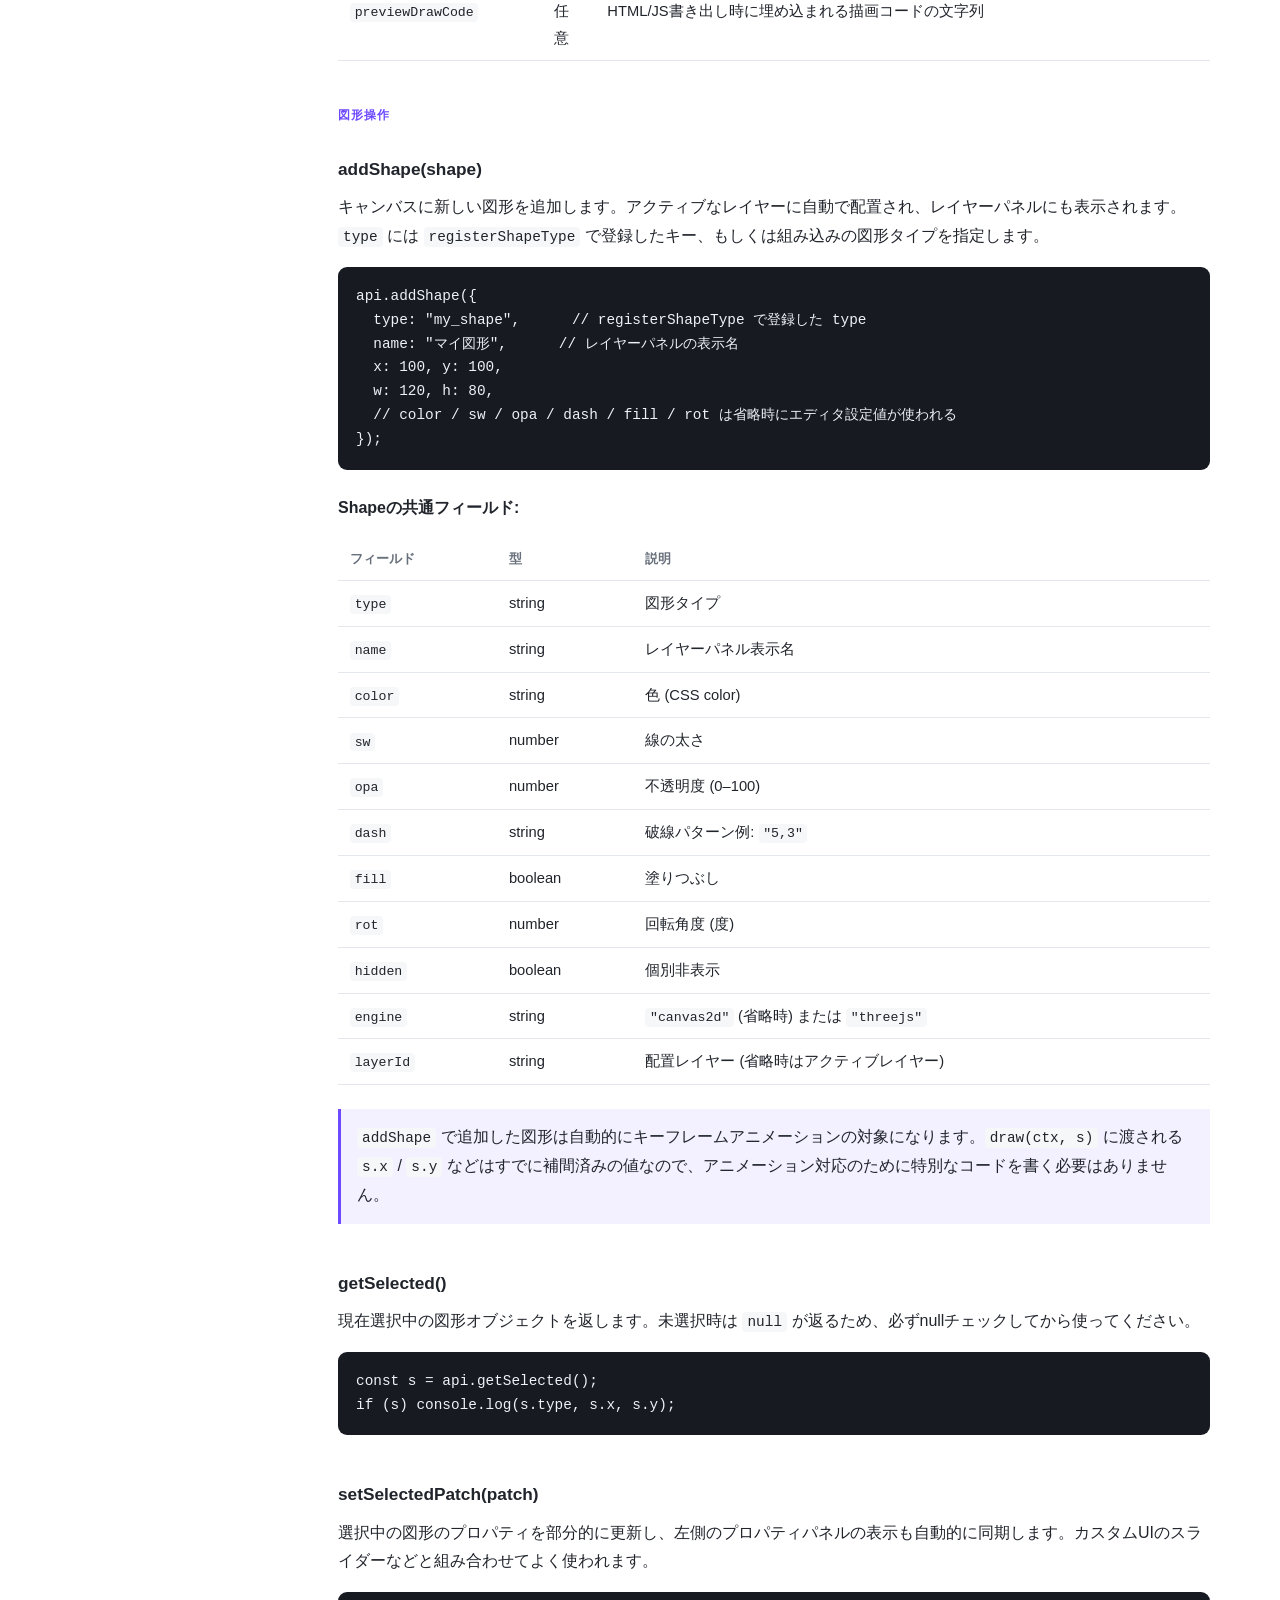
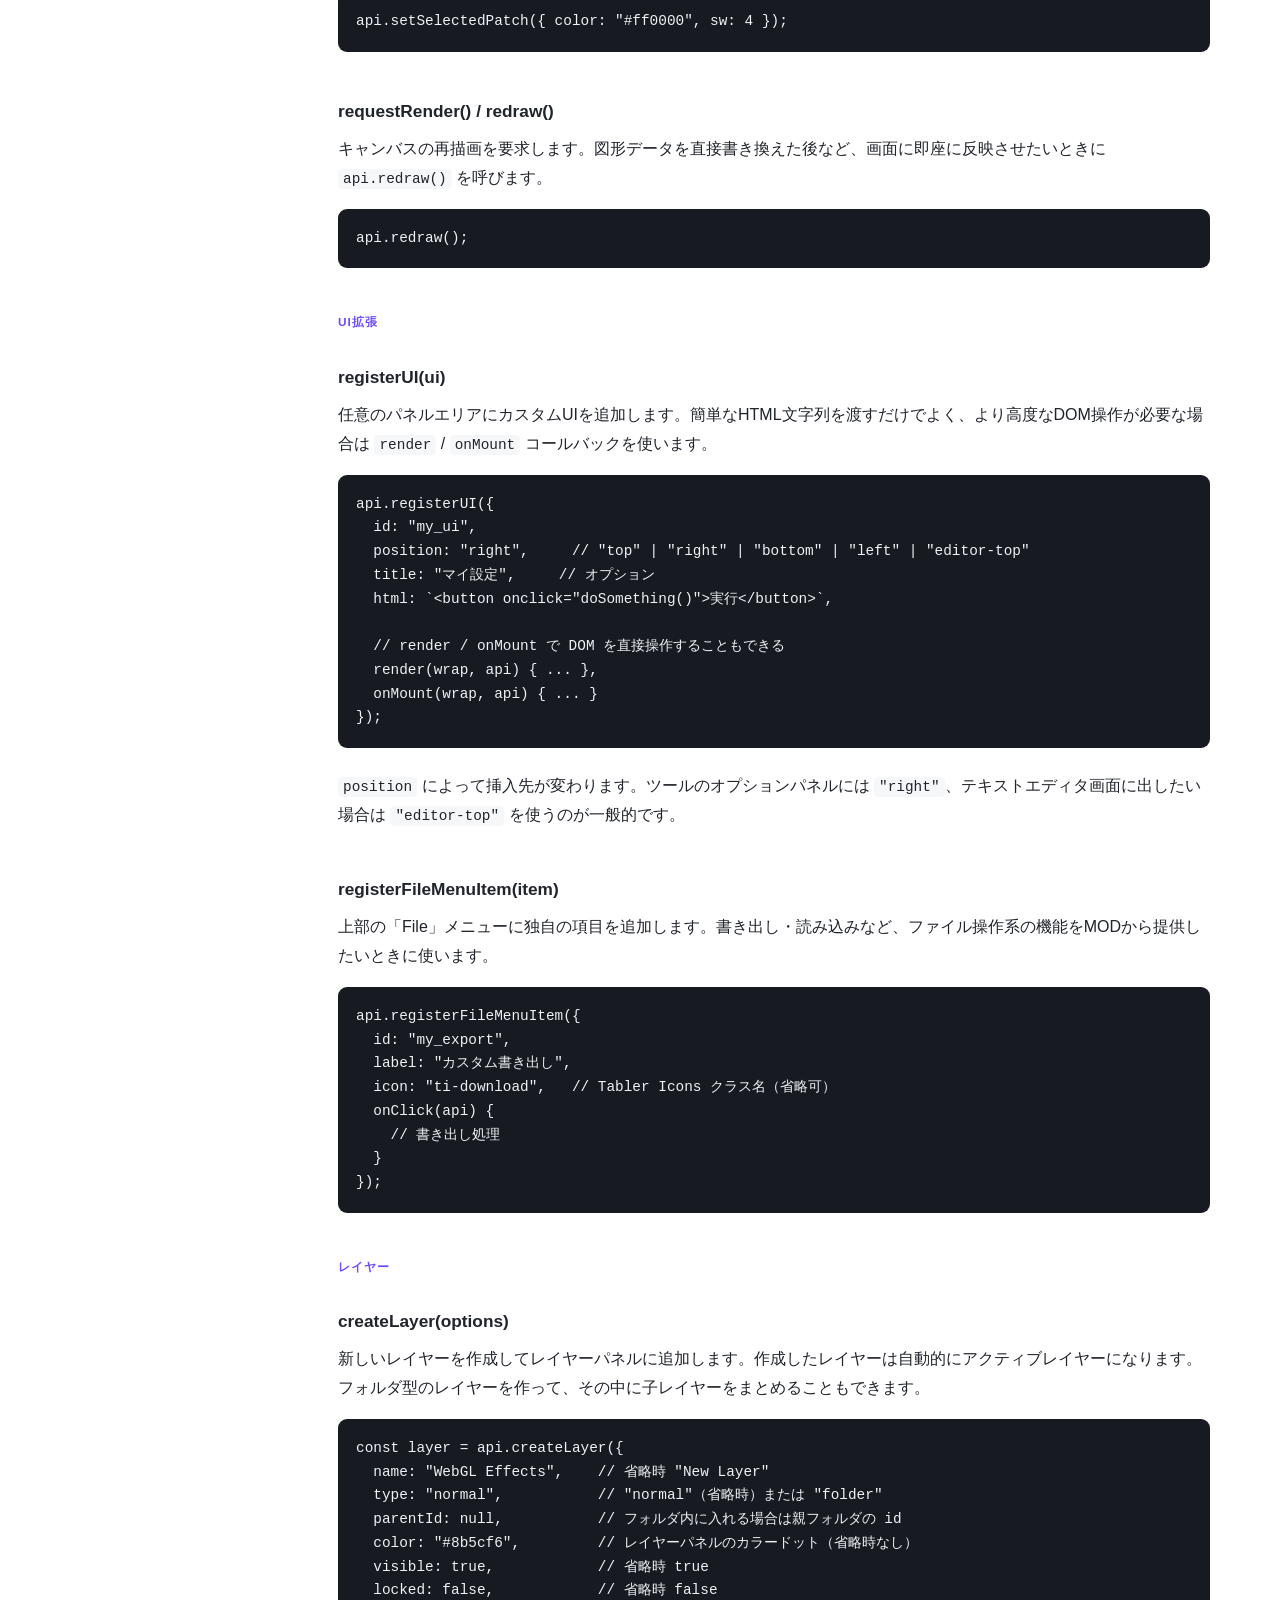
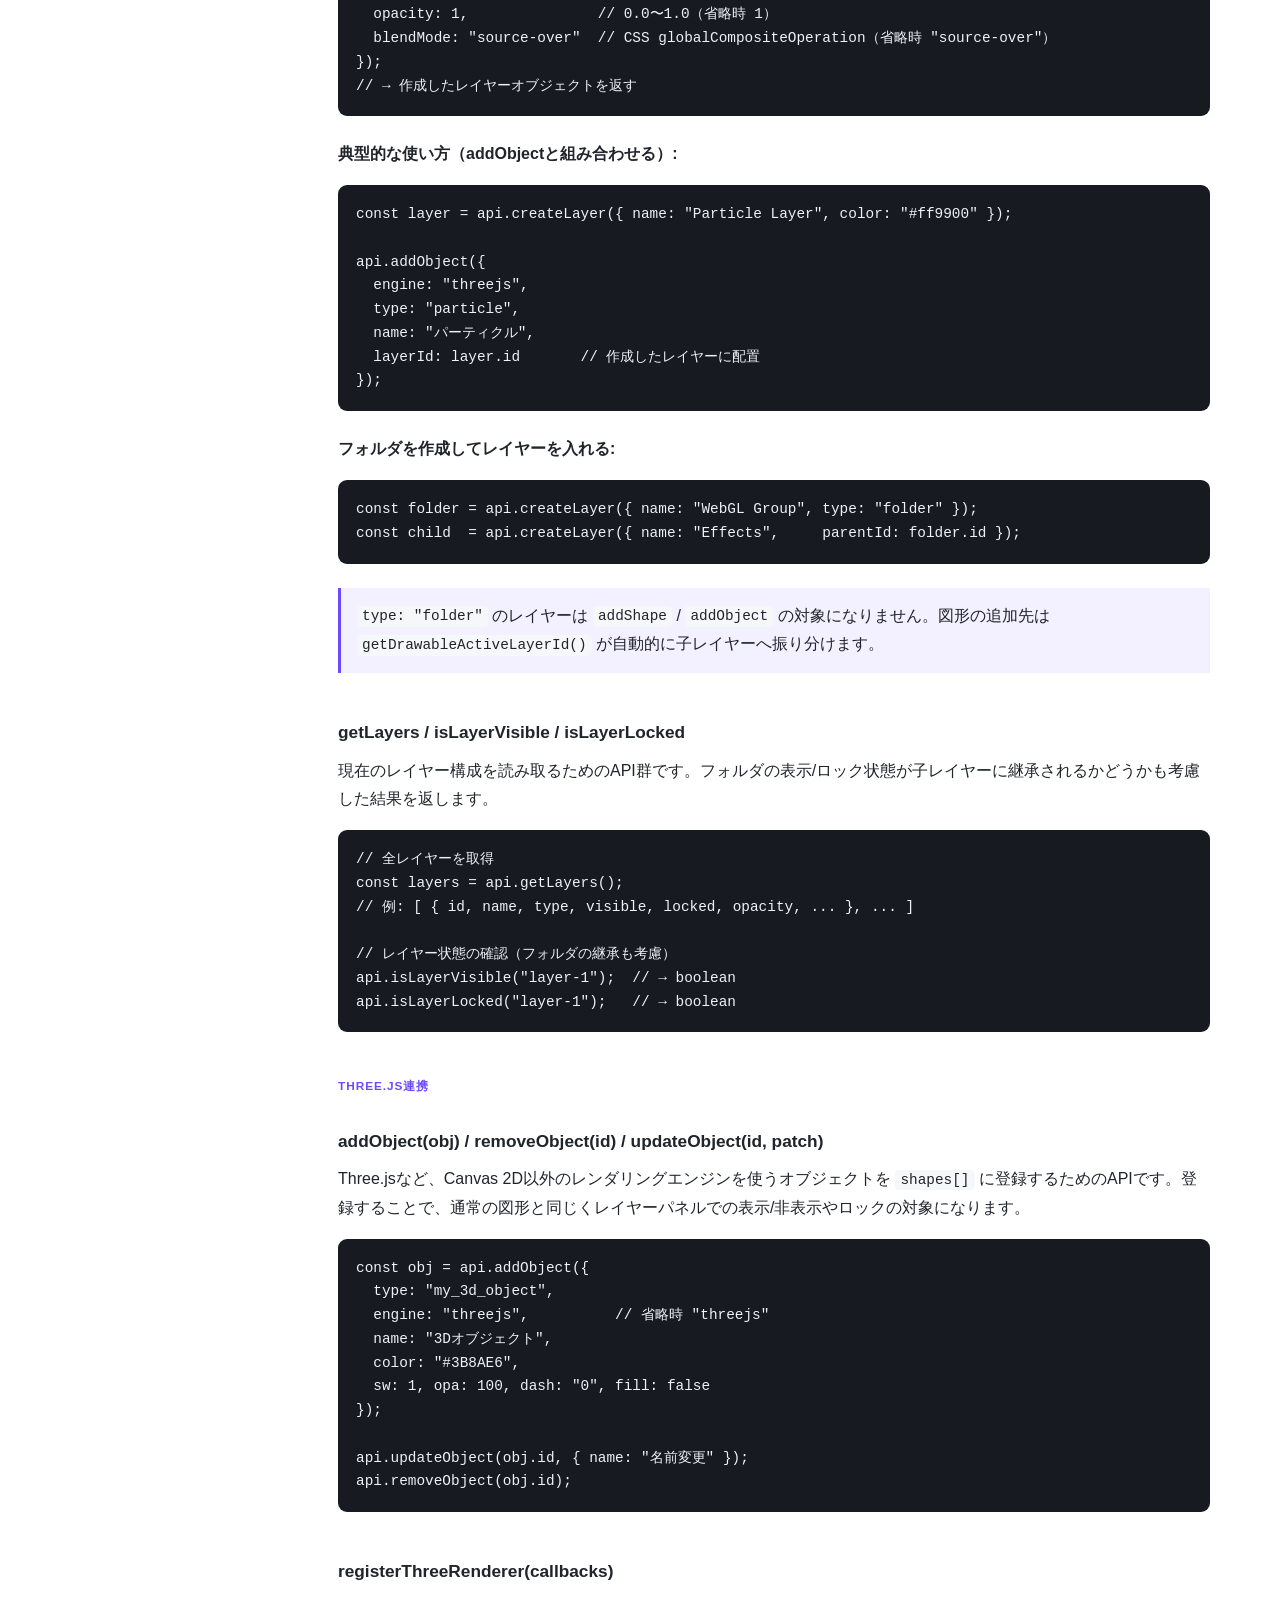
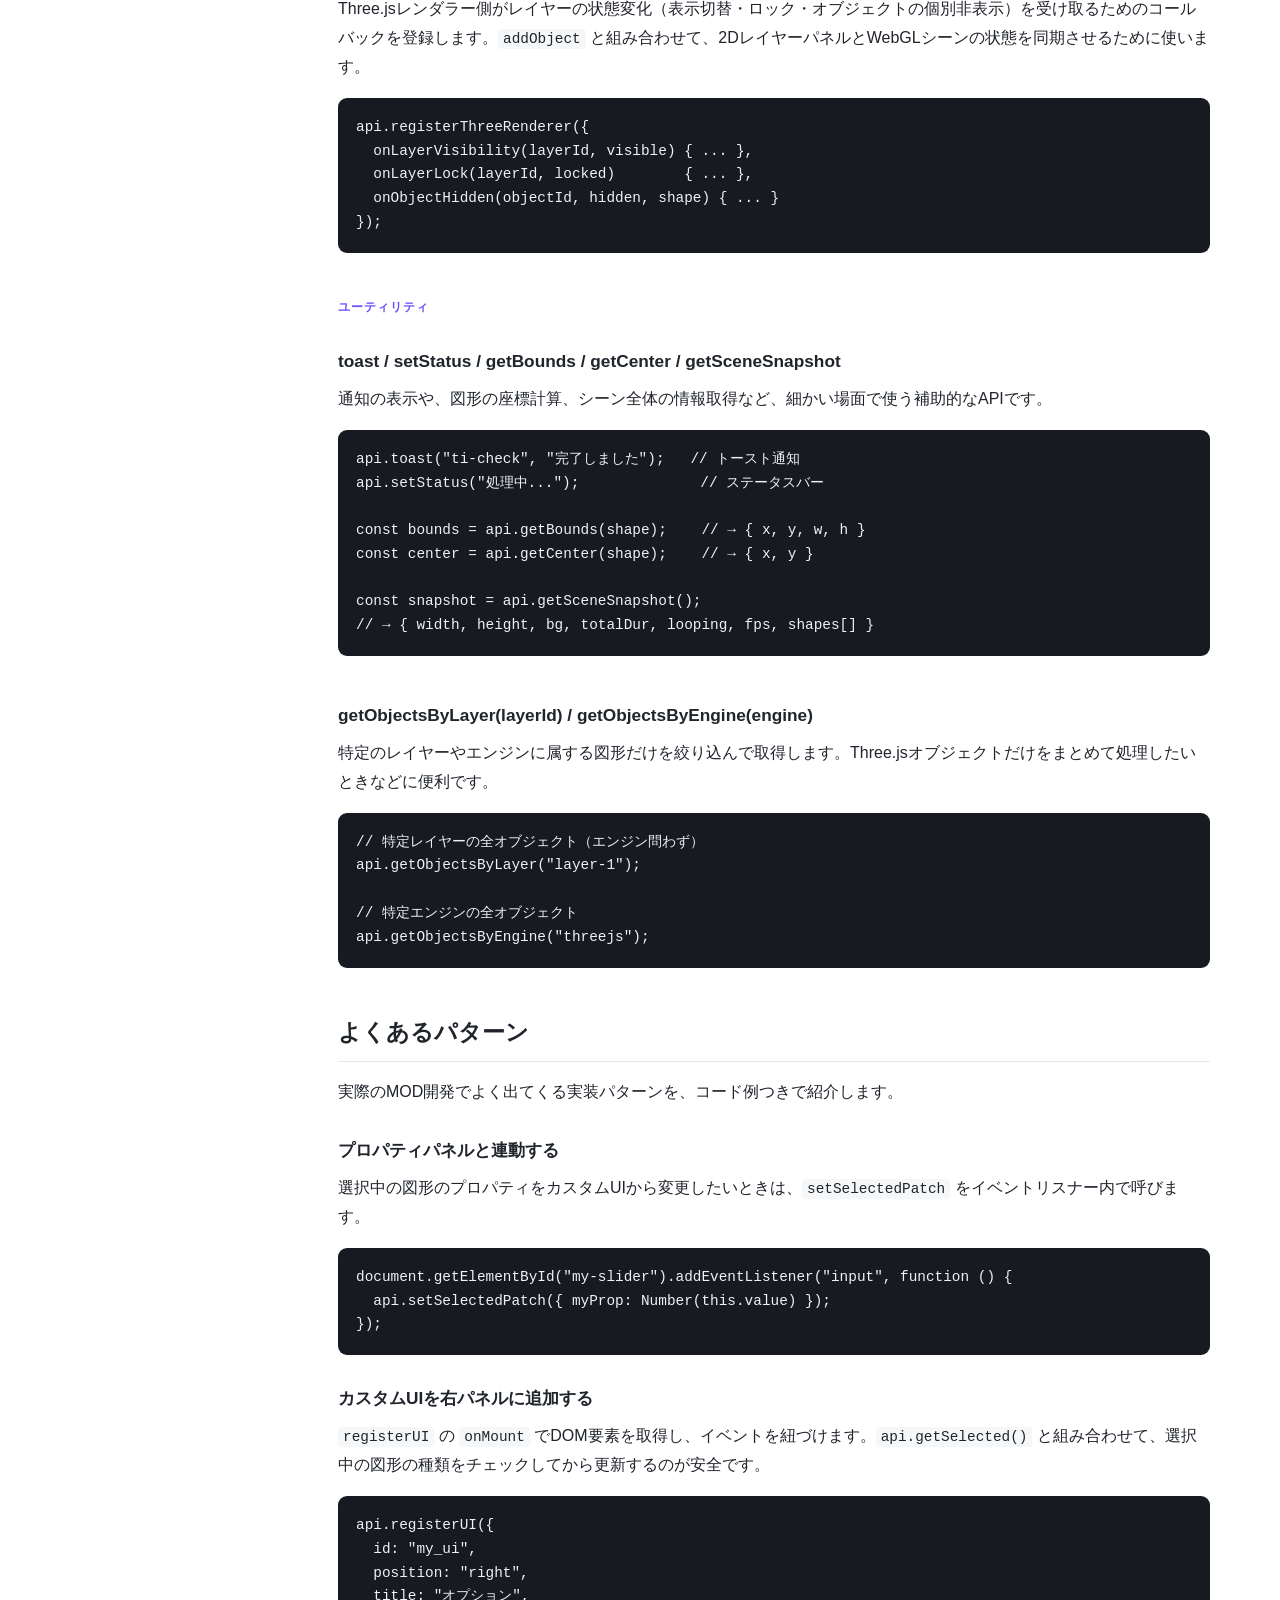
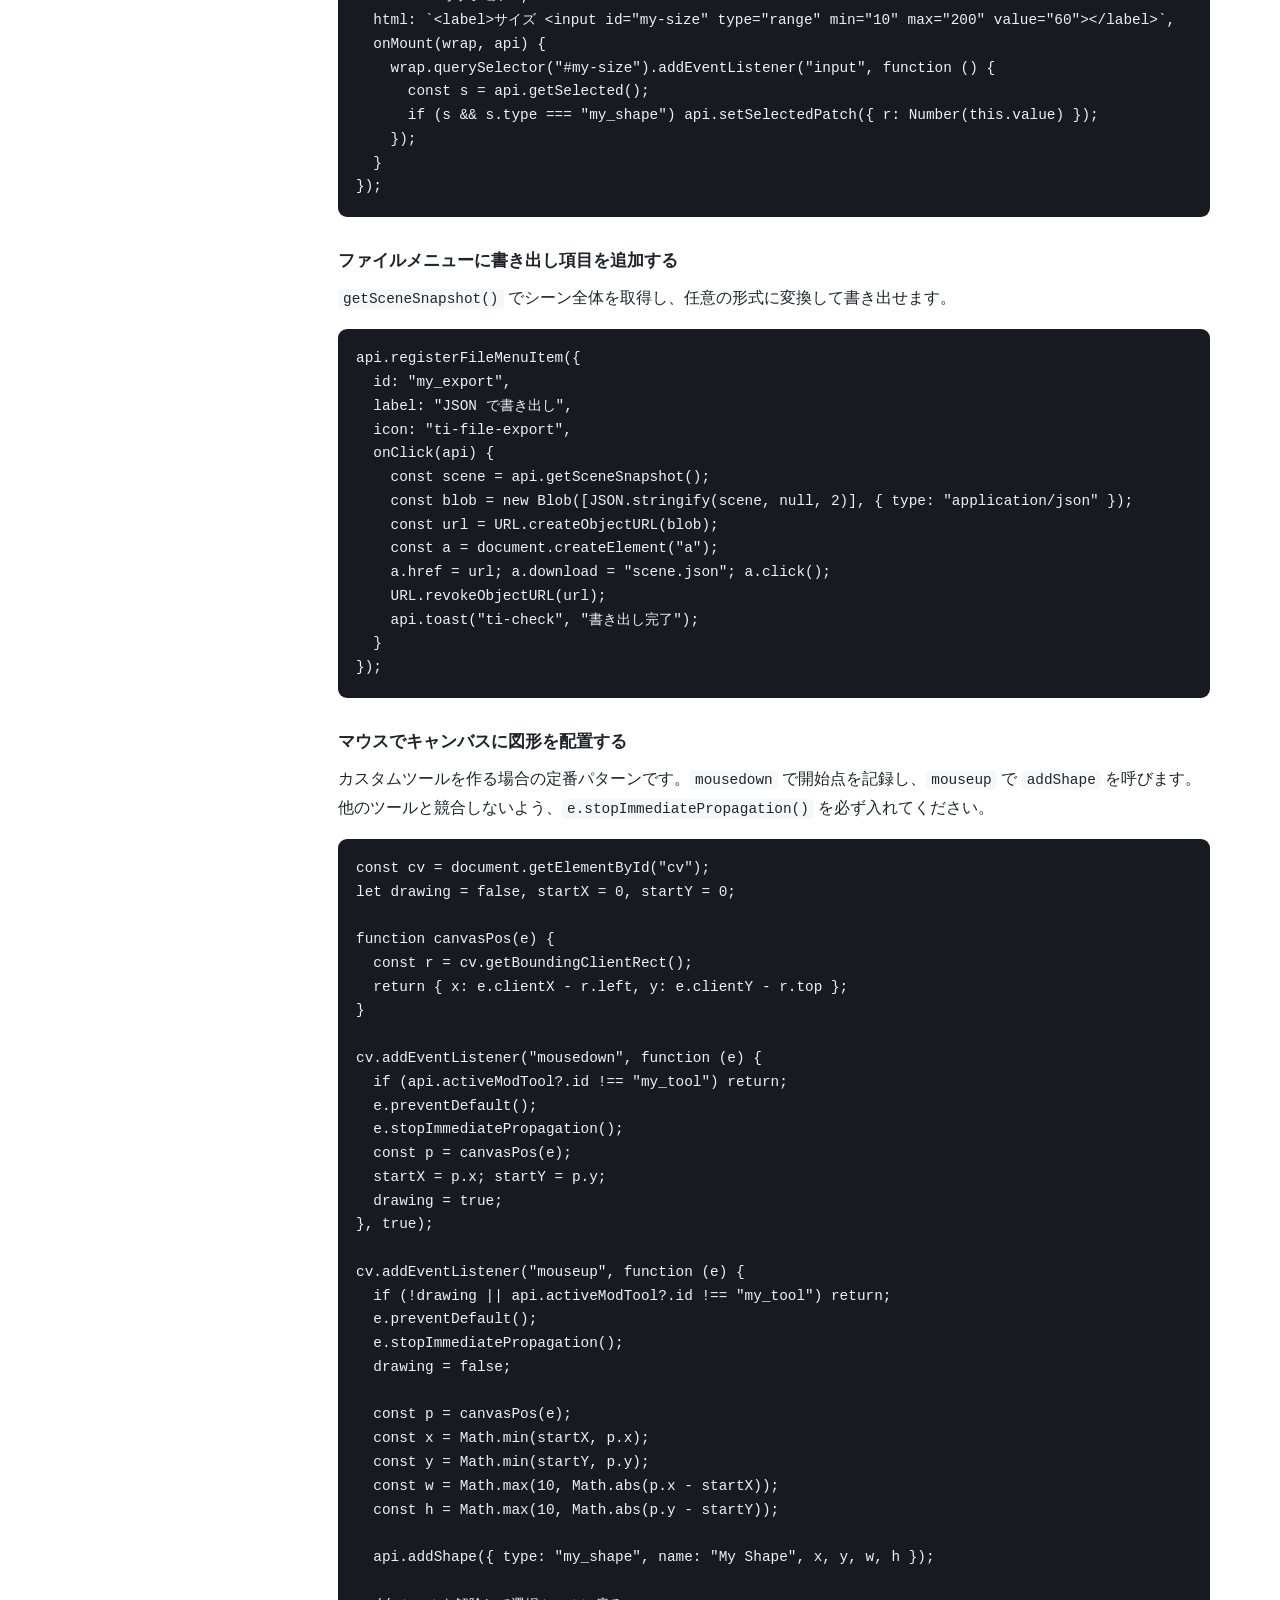
==== commit 59eca0a1: "Update api.html" ====
--- a/Magic-Paint.jsV3.1/docs/api.html
+++ b/Magic-Paint.jsV3.1/docs/api.html
@@ -85,7 +85,7 @@
           <div>&nbsp;&nbsp;&nbsp;&nbsp;├─ main.js <span class="comment">← 必須。エントリポイント</span></div>
           <div>&nbsp;&nbsp;&nbsp;&nbsp;└─ style.css <span class="comment">← オプション</span></div>
         </div>
-        <div class="note">MOD IDに使えるのはアルファベット・数字・アンダースコアのみです。フォルダ名・<code>mod.json</code> の <code>id</code>・<code>registerMod()</code> に渡す <code>id</code> はすべて一致させてください。</div>
+        <div class="note">MOD IDに使えるのはアルファベット・数字・アンダースコアのみです。フォルダ名・<code>manifest.json</code> の <code>id</code>・<code>registerMod()</code> に渡す <code>id</code> はすべて一致させてください。</div>
 
         <h3 id="mod-json">manifest.json</h3>
         <p>MODのメタデータと、読み込むファイルの一覧を書くマニフェストです。Magic Paint はこのファイルを読んでMOD一覧に表示します。</p>
@@ -149,11 +149,11 @@
 
         <div class="step">
           <div class="step-number">1</div>
-          <div><h3>フォルダを作る</h3><p><code>mods/my_mod/</code> のように、MOD IDと同じ名前のフォルダを作成し、中に <code>mod.json</code> と <code>main.js</code> を用意します。</p></div>
+          <div><h3>フォルダを作る</h3><p><code>mods/my_mod/</code> のように、MOD IDと同じ名前のフォルダを作成し、中に <code>manifest.json</code> と <code>main.js</code> を用意します。</p></div>
         </div>
         <div class="step">
           <div class="step-number">2</div>
-          <div><h3>mod.json を書く</h3><p>上記の最小構成をコピーし、<code>id</code> / <code>name</code> / <code>description</code> を自分のMODに合わせて書き換えます。</p></div>
+          <div><h3>manifest.json を書く</h3><p>上記の最小構成をコピーし、<code>id</code> / <code>name</code> / <code>description</code> を自分のMODに合わせて書き換えます。</p></div>
         </div>
         <div class="step">
           <div class="step-number">3</div>
@@ -171,7 +171,7 @@
           <div class="step-number">6</div>
           <div><h3>Magic Paintで有効化する</h3><p>Magic Paintを起動し、上部バーの「Mods」ボタンをクリック。作成したMODの名前が一覧に出ていれば認識されています。有効化して「適用」をクリックすると右パネルにボタンが追加されます。</p></div>
         </div>
-        <div class="note">認識されない場合は、ブラウザで <code>/api/mods</code> を開いてレスポンスを確認してください。<code>mod.json</code> のJSONが壊れているとサーバーが無視することがあります。</div>
+        <div class="note">認識されない場合は、ブラウザで <code>/api/mods</code> を開いてレスポンスを確認してください。<code>manifest.json</code> のJSONが壊れているとサーバーが無視することがあります。</div>
       </section>
 
       <section id="api-reference-intro">
@@ -206,7 +206,7 @@
       <section id="api-registerMod">
         <h4 class="api-cat">登録系</h4>
         <h3>registerMod(mod)</h3>
-        <p>MODをシステムに登録します。<strong>main.jsの先頭で必ず呼んでください。</strong>これを呼ぶまでMagic Paintはこのスクリプトを「MOD」として認識しません。<code>id</code>・<code>name</code>・<code>version</code>・<code>description</code> は<code>mod.json</code>の内容と一致させておくと管理が楽になります。</p>
+        <p>MODをシステムに登録します。<strong>main.jsの先頭で必ず呼んでください。</strong>これを呼ぶまでMagic Paintはこのスクリプトを「MOD」として認識しません。<code>id</code>・<code>name</code>・<code>version</code>・<code>description</code> は<code>manifest.json</code>の内容と一致させておくと管理が楽になります。</p>
         <pre><code>api.registerMod({
   id: "my_mod",          // 必須。ユニークな識別子
   name: "My MOD",        // 表示名
@@ -567,7 +567,7 @@
         <h2>チェックリスト</h2>
         <p>MODを公開・共有する前に、次の項目を確認してください。</p>
         <ul class="checklist">
-          <li><code>mod.json</code> の <code>id</code> がフォルダ名と一致している</li>
+          <li><code>manifest.json</code> の <code>id</code> がフォルダ名と一致している</li>
           <li><code>main.js</code> が即時関数 <code>(function(){ ... })()</code> で囲まれている</li>
           <li><code>api</code> の存在確認（<code>if (!api) return;</code>）がある</li>
           <li><code>registerMod()</code> が最初に呼ばれている</li>
